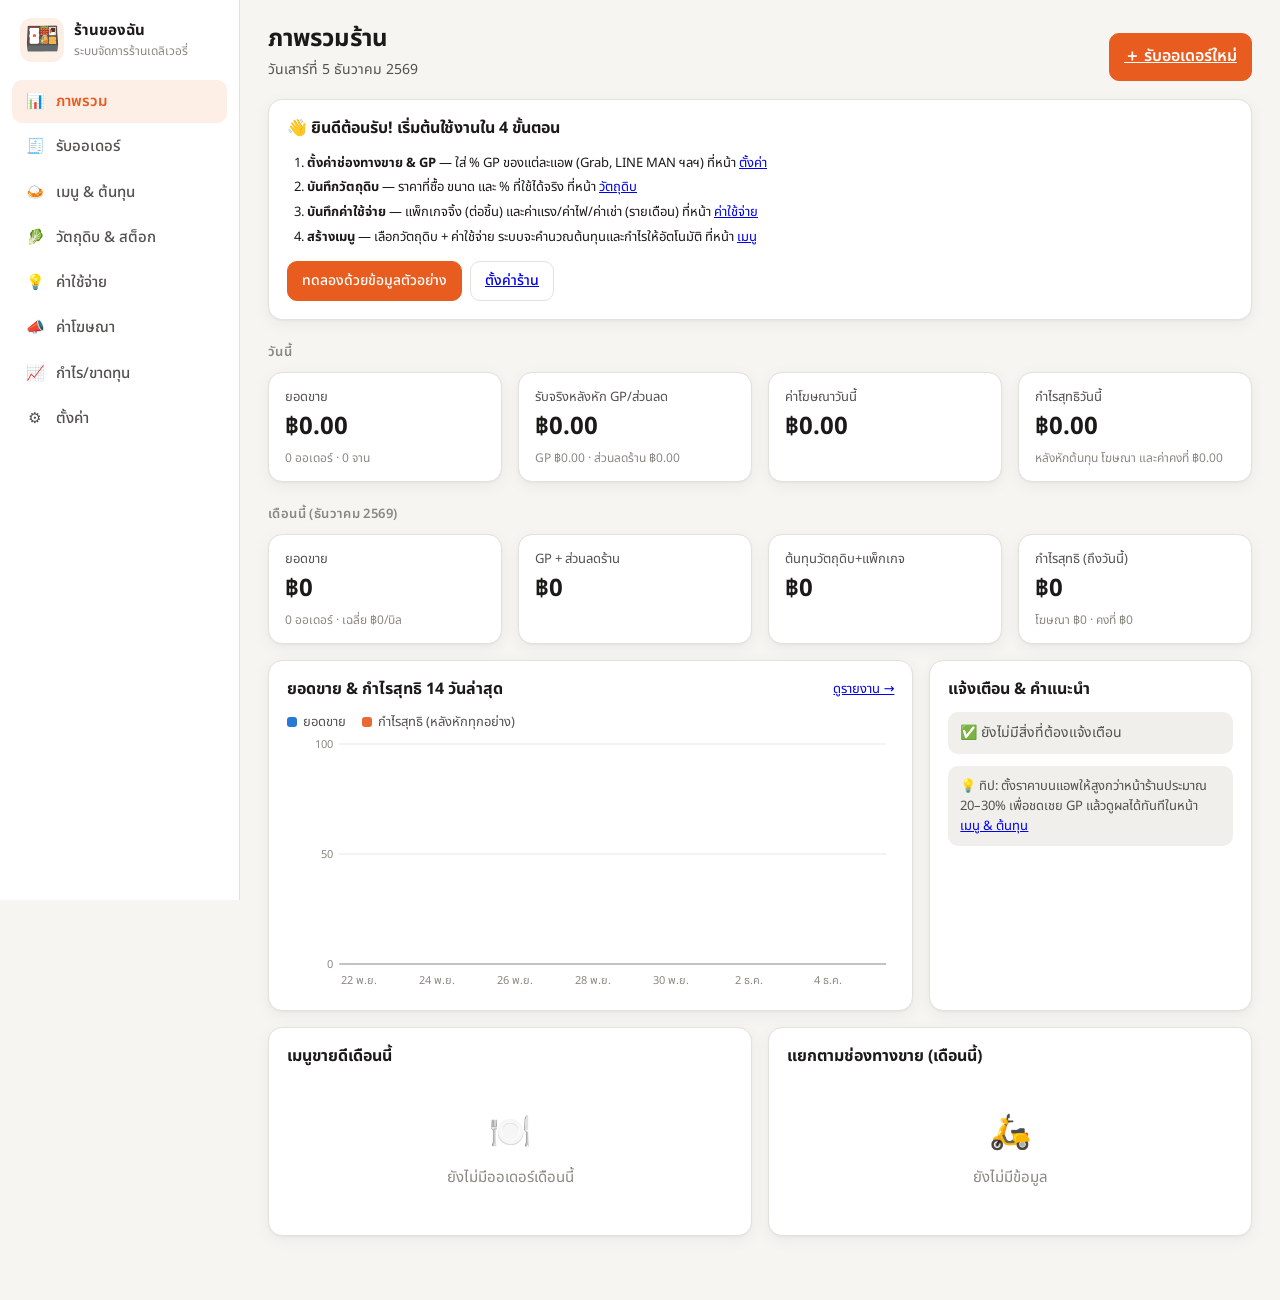
==== index.html @ d64fc630 "Add Thai delivery restaurant management system Single-page web app (no build step, localStorage) wit" ====
<!doctype html>
<html lang="th">
<head>
  <meta charset="utf-8">
  <meta name="viewport" content="width=device-width, initial-scale=1">
  <title>ระบบจัดการร้านเดลิเวอรี่</title>
  <meta name="description" content="ระบบจัดการต้นทุน ราคาเมนู ออเดอร์ และกำไร/ขาดทุน สำหรับร้านอาหารเดลิเวอรี่">
  <link rel="preconnect" href="https://fonts.googleapis.com">
  <link rel="preconnect" href="https://fonts.gstatic.com" crossorigin>
  <link href="https://fonts.googleapis.com/css2?family=Noto+Sans+Thai:wght@400;500;600;700&display=swap" rel="stylesheet">
  <link rel="stylesheet" href="css/style.css">
</head>
<body>
  <div class="app">
    <aside class="sidebar">
      <div class="brand">
        <div class="brand-logo" aria-hidden="true">🍱</div>
        <div>
          <div class="brand-name" id="shopName">ร้านของฉัน</div>
          <div class="brand-sub">ระบบจัดการร้านเดลิเวอรี่</div>
        </div>
      </div>
      <nav class="nav" id="nav">
        <a href="#dashboard" data-page="dashboard"><span>📊</span>ภาพรวม</a>
        <a href="#orders" data-page="orders"><span>🧾</span>รับออเดอร์</a>
        <a href="#menus" data-page="menus"><span>🍛</span>เมนู &amp; ต้นทุน</a>
        <a href="#ingredients" data-page="ingredients"><span>🥬</span>วัตถุดิบ &amp; สต็อก</a>
        <a href="#expenses" data-page="expenses"><span>💡</span>ค่าใช้จ่าย</a>
        <a href="#ads" data-page="ads"><span>📣</span>ค่าโฆษณา</a>
        <a href="#reports" data-page="reports"><span>📈</span>กำไร/ขาดทุน</a>
        <a href="#settings" data-page="settings"><span>⚙️</span>ตั้งค่า</a>
      </nav>
    </aside>
    <main class="main" id="main" tabindex="-1"></main>
  </div>

  <dialog id="modal" class="modal">
    <form method="dialog" class="modal-box" id="modalForm" novalidate>
      <header class="modal-head">
        <h2 id="modalTitle"></h2>
        <button type="button" class="icon-btn" data-close aria-label="ปิด">✕</button>
      </header>
      <div class="modal-body" id="modalBody"></div>
      <footer class="modal-foot">
        <button type="button" class="btn" data-close>ยกเลิก</button>
        <button type="submit" class="btn primary" id="modalSave">บันทึก</button>
      </footer>
    </form>
  </dialog>

  <div class="toasts" id="toasts" aria-live="polite"></div>
  <div class="tooltip" id="tooltip" role="tooltip" hidden></div>

  <script src="js/core.js"></script>
  <script src="js/demo.js"></script>
  <script src="js/app.js"></script>
</body>
</html>
---- css/style.css ----
:root {
  color-scheme: light;
  --bg: #f6f5f2;
  --surface: #ffffff;
  --surface-2: #f0efec;
  --border: #e3e1dc;
  --text: #1b1a18;
  --text-2: #52514e;
  --muted: #8a8882;
  --primary: #e85d1f;
  --primary-ink: #ffffff;
  --primary-soft: #fdeee6;
  --good: #11804f;
  --good-soft: #e3f4ec;
  --bad: #c7362f;
  --bad-soft: #fbe7e6;
  --warn: #a86500;
  --warn-soft: #fff3dc;
  --series-1: #2a78d6;
  --series-2: #eb6834;
  --grid: #e9e7e2;
  --shadow: 0 1px 2px rgba(0,0,0,.04), 0 4px 16px rgba(0,0,0,.05);
  --radius: 14px;
  --font: 'Noto Sans Thai', 'Sarabun', 'Leelawadee UI', 'Tahoma', system-ui, sans-serif;
}
@media (prefers-color-scheme: dark) {
  :root:not([data-theme="light"]) {
    color-scheme: dark;
    --bg: #121211;
    --surface: #1a1a19;
    --surface-2: #242422;
    --border: #33322f;
    --text: #f4f3ef;
    --text-2: #c3c2b7;
    --muted: #8f8d86;
    --primary: #f07338;
    --primary-ink: #1a0e07;
    --primary-soft: #3a2216;
    --good: #43c08a;
    --good-soft: #13291f;
    --bad: #f07a73;
    --bad-soft: #351816;
    --warn: #f0b44c;
    --warn-soft: #33270f;
    --series-1: #3987e5;
    --series-2: #d95926;
    --grid: #2c2b29;
    --shadow: 0 1px 2px rgba(0,0,0,.3);
  }
}
:root[data-theme="dark"] {
  color-scheme: dark;
  --bg: #121211; --surface: #1a1a19; --surface-2: #242422; --border: #33322f;
  --text: #f4f3ef; --text-2: #c3c2b7; --muted: #8f8d86;
  --primary: #f07338; --primary-ink: #1a0e07; --primary-soft: #3a2216;
  --good: #43c08a; --good-soft: #13291f; --bad: #f07a73; --bad-soft: #351816;
  --warn: #f0b44c; --warn-soft: #33270f;
  --series-1: #3987e5; --series-2: #d95926; --grid: #2c2b29; --shadow: 0 1px 2px rgba(0,0,0,.3);
}

* { box-sizing: border-box; }
html, body { margin: 0; }
body {
  font-family: var(--font);
  background: var(--bg);
  color: var(--text);
  font-size: 15px;
  line-height: 1.55;
  -webkit-font-smoothing: antialiased;
}
button, input, select, textarea { font: inherit; color: inherit; }
h1, h2, h3, h4 { margin: 0; line-height: 1.3; }
.num { font-variant-numeric: tabular-nums; text-align: right; white-space: nowrap; }

/* ---------- Layout ---------- */
.app { display: flex; min-height: 100vh; }
.sidebar {
  width: 240px; flex-shrink: 0; background: var(--surface); border-right: 1px solid var(--border);
  position: sticky; top: 0; height: 100vh; padding: 18px 12px; display: flex; flex-direction: column; gap: 18px;
}
.brand { display: flex; gap: 10px; align-items: center; padding: 0 8px; }
.brand-logo { font-size: 28px; width: 44px; height: 44px; display: grid; place-items: center; background: var(--primary-soft); border-radius: 12px; }
.brand-name { font-weight: 700; font-size: 15px; }
.brand-sub { font-size: 12px; color: var(--muted); }
.nav { display: flex; flex-direction: column; gap: 2px; }
.nav a {
  display: flex; gap: 10px; align-items: center; padding: 10px 12px; border-radius: 10px;
  color: var(--text-2); text-decoration: none; font-weight: 500; white-space: nowrap;
}
.nav a span { width: 22px; text-align: center; }
.nav a:hover { background: var(--surface-2); color: var(--text); }
.nav a.active { background: var(--primary-soft); color: var(--primary); font-weight: 600; }
.main { flex: 1; min-width: 0; padding: 24px 28px 64px; outline: none; }

@media (max-width: 860px) {
  .app { flex-direction: column; }
  .sidebar { width: 100%; height: auto; position: sticky; top: 0; z-index: 20; padding: 10px 0 0; gap: 8px; border-right: 0; border-bottom: 1px solid var(--border); }
  .brand { padding: 0 16px; }
  .brand-logo { width: 34px; height: 34px; font-size: 20px; }
  .nav { flex-direction: row; overflow-x: auto; padding: 0 10px 8px; scrollbar-width: none; }
  .nav::-webkit-scrollbar { display: none; }
  .nav a { padding: 8px 12px; font-size: 14px; }
  .main { padding: 16px 16px 64px; }
}

/* ---------- Page header ---------- */
.page-head { display: flex; justify-content: space-between; align-items: flex-end; gap: 12px; flex-wrap: wrap; margin-bottom: 18px; }
.page-head h1 { font-size: 24px; }
.page-head p { margin: 4px 0 0; color: var(--text-2); font-size: 14px; }
.actions { display: flex; gap: 8px; flex-wrap: wrap; align-items: center; }

/* ---------- Cards & grids ---------- */
.card { background: var(--surface); border: 1px solid var(--border); border-radius: var(--radius); padding: 18px; box-shadow: var(--shadow); min-width: 0; }
.card h3 { font-size: 16px; margin-bottom: 12px; display: flex; justify-content: space-between; align-items: center; gap: 8px; }
.card h3 small { font-weight: 400; color: var(--muted); font-size: 13px; }
.grid { display: grid; gap: 16px; }
.grid + .grid, .card + .grid, .grid + .card, .card + .card { margin-top: 16px; }
.grid > .card { margin-top: 0; }
.g2 { grid-template-columns: repeat(2, minmax(0, 1fr)); }
.g3 { grid-template-columns: repeat(3, minmax(0, 1fr)); }
.g4 { grid-template-columns: repeat(4, minmax(0, 1fr)); }
.g-21 { grid-template-columns: minmax(0, 2fr) minmax(0, 1fr); }
@media (max-width: 1100px) { .g4 { grid-template-columns: repeat(2, minmax(0, 1fr)); } .g-21 { grid-template-columns: 1fr; } }
@media (max-width: 760px) { .g2, .g3 { grid-template-columns: 1fr; } }
@media (max-width: 420px) { .g4 { grid-template-columns: 1fr 1fr; gap: 10px; } }

.section-title { font-size: 13px; font-weight: 600; color: var(--muted); text-transform: uppercase; letter-spacing: .03em; margin: 22px 0 10px; }

/* ---------- KPI tiles ---------- */
.kpi { padding: 14px 16px; }
.kpi .label { font-size: 13px; color: var(--text-2); }
.kpi .value { font-size: 24px; font-weight: 700; font-variant-numeric: tabular-nums; margin-top: 2px; }
.kpi .sub { font-size: 12px; color: var(--muted); margin-top: 2px; }
@media (max-width: 420px) { .kpi .value { font-size: 19px; } }
.pos { color: var(--good); }
.neg { color: var(--bad); }

/* ---------- Buttons ---------- */
.btn {
  display: inline-flex; align-items: center; justify-content: center; gap: 6px;
  padding: 8px 14px; border-radius: 10px; border: 1px solid var(--border); background: var(--surface);
  cursor: pointer; font-weight: 500; font-size: 14px; white-space: nowrap; min-height: 38px;
}
.btn:hover { background: var(--surface-2); }
.btn.primary { background: var(--primary); border-color: var(--primary); color: var(--primary-ink); }
.btn.primary:hover { filter: brightness(1.05); }
.btn.danger { color: var(--bad); }
.btn.danger:hover { background: var(--bad-soft); }
.btn.sm { padding: 4px 10px; min-height: 30px; font-size: 13px; border-radius: 8px; }
.btn.block { width: 100%; }
.btn.lg { min-height: 48px; font-size: 16px; font-weight: 600; }
.btn:disabled { opacity: .5; cursor: not-allowed; }
.icon-btn { border: 0; background: transparent; cursor: pointer; width: 34px; height: 34px; border-radius: 8px; font-size: 16px; color: var(--text-2); }
.icon-btn:hover { background: var(--surface-2); color: var(--text); }
:focus-visible { outline: 2px solid var(--primary); outline-offset: 2px; }

/* ---------- Forms ---------- */
.field { display: flex; flex-direction: column; gap: 4px; min-width: 0; }
.field > span, .field > label { font-size: 13px; color: var(--text-2); font-weight: 500; }
.field small { color: var(--muted); font-size: 12px; }
.input, select.input, textarea.input {
  width: 100%; padding: 8px 10px; border: 1px solid var(--border); border-radius: 9px; background: var(--surface);
  min-height: 38px;
}
.input:focus { outline: 2px solid var(--primary); outline-offset: -1px; border-color: transparent; }
.input.num { text-align: right; }
.form-grid { display: grid; grid-template-columns: repeat(2, minmax(0, 1fr)); gap: 12px; }
.form-grid .full { grid-column: 1 / -1; }
@media (max-width: 560px) { .form-grid { grid-template-columns: 1fr; } }
.check { display: flex; align-items: center; gap: 8px; cursor: pointer; font-size: 14px; }
.check input { width: 18px; height: 18px; accent-color: var(--primary); }
.inline { display: flex; gap: 8px; align-items: center; flex-wrap: wrap; }
.filters { display: flex; gap: 8px; flex-wrap: wrap; align-items: flex-end; margin-bottom: 16px; }
.filters .field { min-width: 140px; }

/* segmented / chips */
.seg { display: inline-flex; background: var(--surface-2); padding: 3px; border-radius: 10px; gap: 2px; flex-wrap: wrap; }
.seg button { border: 0; background: transparent; padding: 6px 12px; border-radius: 8px; cursor: pointer; font-size: 14px; color: var(--text-2); }
.seg button.on { background: var(--surface); color: var(--text); font-weight: 600; box-shadow: var(--shadow); }
.chips { display: flex; gap: 6px; flex-wrap: wrap; }
.chip { border: 1px solid var(--border); background: var(--surface); padding: 7px 14px; border-radius: 999px; cursor: pointer; font-size: 14px; }
.chip.on { background: var(--primary); border-color: var(--primary); color: var(--primary-ink); font-weight: 600; }
.chip small { opacity: .8; font-size: 12px; }

/* ---------- Tables ---------- */
.table-wrap { overflow-x: auto; margin: 0 -4px; }
table { width: 100%; border-collapse: collapse; font-size: 14px; }
th, td { padding: 9px 8px; border-bottom: 1px solid var(--border); text-align: left; vertical-align: middle; }
th { font-size: 12px; font-weight: 600; color: var(--muted); white-space: nowrap; }
tbody tr:hover { background: var(--surface-2); }
tfoot td { font-weight: 700; border-top: 2px solid var(--border); border-bottom: 0; }
td.actions-cell { white-space: nowrap; text-align: right; }
.empty { text-align: center; color: var(--muted); padding: 28px 12px; }
.empty .big { font-size: 34px; display: block; margin-bottom: 6px; }

/* ---------- Badges ---------- */
.badge { display: inline-block; font-size: 12px; padding: 1px 8px; border-radius: 999px; background: var(--surface-2); color: var(--text-2); white-space: nowrap; font-weight: 500; }
.badge.good { background: var(--good-soft); color: var(--good); }
.badge.bad { background: var(--bad-soft); color: var(--bad); }
.badge.warn { background: var(--warn-soft); color: var(--warn); }
.badge.primary { background: var(--primary-soft); color: var(--primary); }

.alert { display: flex; gap: 10px; padding: 10px 12px; border-radius: 10px; font-size: 14px; align-items: flex-start; }
.alert + .alert { margin-top: 8px; }
.alert.warn { background: var(--warn-soft); color: var(--warn); }
.alert.bad { background: var(--bad-soft); color: var(--bad); }
.alert.good { background: var(--good-soft); color: var(--good); }
.alert.info { background: var(--surface-2); color: var(--text-2); }
.alert b { color: inherit; }

.muted { color: var(--muted); }
.small { font-size: 13px; }
.mt { margin-top: 12px; }
.hint { font-size: 13px; color: var(--text-2); background: var(--surface-2); border-radius: 10px; padding: 10px 12px; }

/* ---------- P&L statement ---------- */
.pl { width: 100%; }
.pl .row { display: flex; justify-content: space-between; gap: 12px; padding: 7px 0; border-bottom: 1px dashed var(--border); }
.pl .row.sub { padding-left: 16px; color: var(--text-2); font-size: 14px; }
.pl .row.total { font-weight: 700; border-bottom: 1px solid var(--border); }
.pl .row.grand { font-weight: 700; font-size: 18px; border-bottom: 0; border-top: 2px solid var(--text); margin-top: 4px; padding-top: 10px; }
.pl .row span:last-child { font-variant-numeric: tabular-nums; white-space: nowrap; }

/* ---------- Bar meter ---------- */
.meter { height: 8px; background: var(--surface-2); border-radius: 4px; overflow: hidden; min-width: 60px; }
.meter > i { display: block; height: 100%; background: var(--series-1); border-radius: 4px; }

/* ---------- Chart ---------- */
.chart { width: 100%; height: 260px; display: block; }
.chart .grid-line { stroke: var(--grid); stroke-width: 1; }
.chart .zero-line { stroke: var(--muted); stroke-width: 1; }
.chart text { fill: var(--muted); font-size: 11px; font-family: var(--font); }
.chart .s1 { fill: var(--series-1); }
.chart .s2 { fill: var(--series-2); }
.chart .hit { fill: transparent; cursor: default; }
.chart .hit:hover { fill: var(--text); opacity: .05; }
.legend { display: flex; gap: 16px; font-size: 13px; color: var(--text-2); flex-wrap: wrap; }
.legend i { display: inline-block; width: 10px; height: 10px; border-radius: 3px; margin-right: 6px; vertical-align: -1px; }
.tooltip {
  position: fixed; z-index: 100; pointer-events: none; background: var(--surface); border: 1px solid var(--border);
  box-shadow: 0 6px 24px rgba(0,0,0,.15); border-radius: 10px; padding: 8px 10px; font-size: 13px; min-width: 160px;
}
.tooltip .t-title { color: var(--muted); font-size: 12px; margin-bottom: 4px; }
.tooltip .t-row { display: flex; justify-content: space-between; gap: 14px; align-items: center; }
.tooltip .t-row b { font-variant-numeric: tabular-nums; }
.tooltip .t-key { display: inline-block; width: 12px; height: 2px; margin-right: 6px; vertical-align: middle; }

/* ---------- POS ---------- */
.pos-layout { display: grid; grid-template-columns: minmax(0, 1fr) 380px; gap: 16px; align-items: start; }
@media (max-width: 1100px) { .pos-layout { grid-template-columns: 1fr; } }
.menu-grid { display: grid; grid-template-columns: repeat(auto-fill, minmax(150px, 1fr)); gap: 10px; }
.menu-tile {
  text-align: left; border: 1px solid var(--border); background: var(--surface); border-radius: 12px; padding: 12px;
  cursor: pointer; display: flex; flex-direction: column; gap: 4px; min-height: 86px; position: relative;
}
.menu-tile:hover { border-color: var(--primary); }
.menu-tile:active { transform: scale(.98); }
.menu-tile .mt-name { font-weight: 600; font-size: 14px; line-height: 1.35; }
.menu-tile .mt-price { color: var(--primary); font-weight: 700; margin-top: auto; }
.menu-tile .mt-qty { position: absolute; top: -6px; right: -6px; background: var(--primary); color: var(--primary-ink); border-radius: 999px; min-width: 24px; height: 24px; display: grid; place-items: center; font-size: 13px; font-weight: 700; padding: 0 6px; }
.cart { position: sticky; top: 16px; }
@media (max-width: 860px) { .cart { position: static; } }
.pos-mobile-bar { display: none; }
@media (max-width: 1100px) {
  .pos-mobile-bar {
    display: flex; justify-content: space-between; align-items: center; gap: 10px; position: fixed; left: 12px; right: 12px; bottom: 12px; z-index: 30;
    border: 0; border-radius: 14px; padding: 12px 16px; background: var(--primary); color: var(--primary-ink); font-size: 15px; cursor: pointer;
    box-shadow: 0 8px 24px rgba(0,0,0,.25);
  }
}
.cart-line { display: grid; grid-template-columns: minmax(0, 1fr) auto; gap: 6px 10px; padding: 10px 0; border-bottom: 1px solid var(--border); }
.cart-line .cl-name { font-weight: 600; font-size: 14px; }
.cart-line .cl-controls { display: flex; align-items: center; gap: 6px; grid-column: 1 / -1; justify-content: space-between; }
.qty { display: inline-flex; align-items: center; border: 1px solid var(--border); border-radius: 9px; overflow: hidden; }
.qty button { border: 0; background: var(--surface-2); width: 32px; height: 32px; cursor: pointer; font-size: 16px; }
.qty input { width: 44px; border: 0; text-align: center; height: 32px; background: var(--surface); }
.price-input { width: 86px; }
.sum-row { display: flex; justify-content: space-between; padding: 4px 0; font-size: 14px; }
.sum-row.big { font-size: 18px; font-weight: 700; padding-top: 8px; border-top: 1px solid var(--border); margin-top: 6px; }
.sum-row span:last-child { font-variant-numeric: tabular-nums; }

/* ---------- Menu cards ---------- */
.menu-card { display: flex; flex-direction: column; gap: 10px; }
.menu-card .mc-head { display: flex; justify-content: space-between; gap: 8px; align-items: flex-start; }
.menu-card .mc-name { font-size: 16px; font-weight: 700; }
.mini-table { font-size: 13px; }
.mini-table th, .mini-table td { padding: 5px 6px; }
.cost-bar { display: flex; height: 10px; border-radius: 5px; overflow: hidden; background: var(--surface-2); gap: 2px; }
.cost-bar i { display: block; height: 100%; }
.row-editor { display: grid; grid-template-columns: minmax(0, 1fr) 110px 90px 34px; gap: 8px; align-items: center; margin-bottom: 8px; }
.row-editor .rc { font-size: 13px; text-align: right; color: var(--text-2); font-variant-numeric: tabular-nums; }
@media (max-width: 560px) { .row-editor { grid-template-columns: minmax(0, 1fr) 90px 34px; } .row-editor .rc { display: none; } }

/* ---------- Modal ---------- */
.modal { border: 0; padding: 0; background: transparent; max-width: min(720px, calc(100vw - 24px)); width: 100%; max-height: calc(100vh - 24px); }
.modal.wide { max-width: min(980px, calc(100vw - 24px)); }
.modal::backdrop { background: rgba(10, 10, 10, .45); }
.modal-box { background: var(--surface); color: var(--text); border-radius: 16px; display: flex; flex-direction: column; max-height: calc(100vh - 24px); }
.modal-head { display: flex; justify-content: space-between; align-items: center; padding: 16px 18px; border-bottom: 1px solid var(--border); }
.modal-head h2 { font-size: 18px; }
.modal-body { padding: 18px; overflow-y: auto; }
.modal-foot { display: flex; justify-content: flex-end; gap: 8px; padding: 12px 18px; border-top: 1px solid var(--border); }

/* ---------- Toast ---------- */
.toasts { position: fixed; bottom: 20px; left: 50%; transform: translateX(-50%); display: flex; flex-direction: column; gap: 8px; z-index: 200; width: max-content; max-width: calc(100vw - 32px); }
.toast { background: var(--text); color: var(--bg); padding: 10px 16px; border-radius: 10px; font-size: 14px; box-shadow: 0 6px 24px rgba(0,0,0,.2); animation: tin .2s ease-out; }
.toast.error { background: var(--bad); color: #fff; }
@keyframes tin { from { opacity: 0; transform: translateY(8px); } }

@media print {
  .sidebar, .actions, .filters, .btn { display: none !important; }
  .main { padding: 0; }
  .card { box-shadow: none; break-inside: avoid; }
}
@media (max-width: 1100px) { .toasts { bottom: 84px; } }
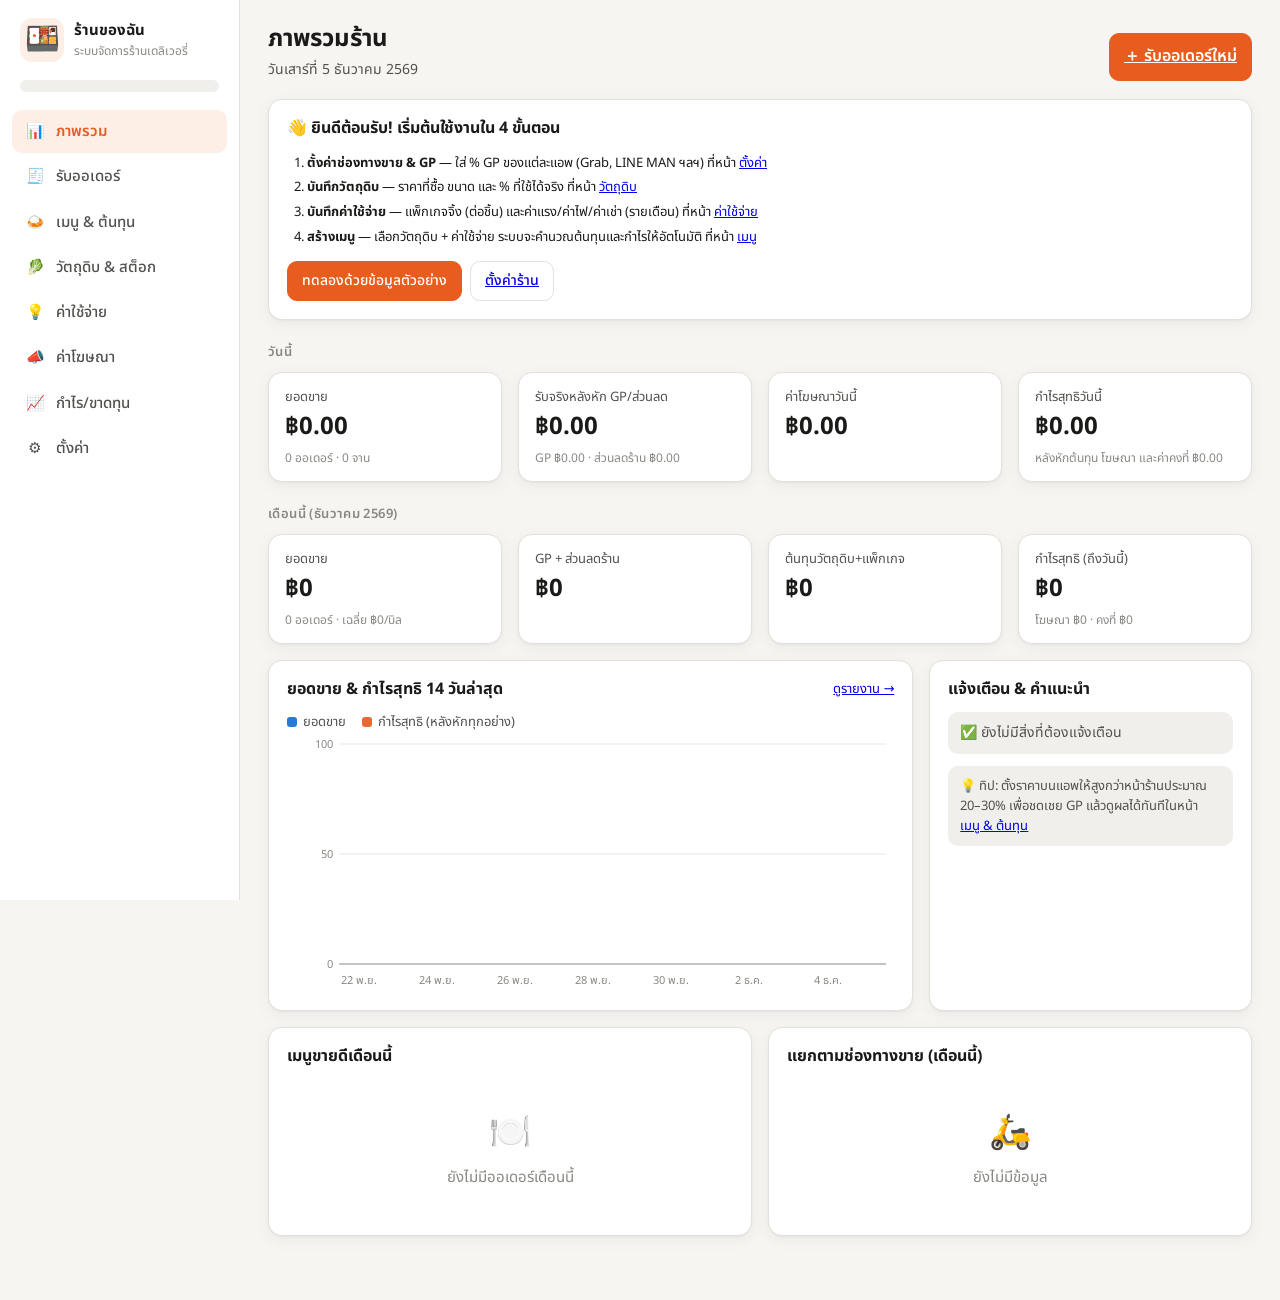
==== commit dc5a6eaf: "Add multi-device sync via Firebase Optional online mode: paste a firebaseConfig in Settings, sign in" ====
--- a/index.html
+++ b/index.html
@@ -1,4 +1,5 @@
 <!doctype html>
+<!-- ไฟล์นี้สร้างอัตโนมัติจาก src/ ด้วย build.py — แก้ไขที่ src/ แล้วรัน python3 build.py -->
 <html lang="th">
 <head>
   <meta charset="utf-8">
@@ -8,7 +9,338 @@
   <link rel="preconnect" href="https://fonts.googleapis.com">
   <link rel="preconnect" href="https://fonts.gstatic.com" crossorigin>
   <link href="https://fonts.googleapis.com/css2?family=Noto+Sans+Thai:wght@400;500;600;700&display=swap" rel="stylesheet">
-  <link rel="stylesheet" href="css/style.css">
+  <style>
+:root {
+  color-scheme: light;
+  --bg: #f6f5f2;
+  --surface: #ffffff;
+  --surface-2: #f0efec;
+  --border: #e3e1dc;
+  --text: #1b1a18;
+  --text-2: #52514e;
+  --muted: #8a8882;
+  --primary: #e85d1f;
+  --primary-ink: #ffffff;
+  --primary-soft: #fdeee6;
+  --good: #11804f;
+  --good-soft: #e3f4ec;
+  --bad: #c7362f;
+  --bad-soft: #fbe7e6;
+  --warn: #a86500;
+  --warn-soft: #fff3dc;
+  --series-1: #2a78d6;
+  --series-2: #eb6834;
+  --grid: #e9e7e2;
+  --shadow: 0 1px 2px rgba(0,0,0,.04), 0 4px 16px rgba(0,0,0,.05);
+  --radius: 14px;
+  --font: 'Noto Sans Thai', 'Sarabun', 'Leelawadee UI', 'Tahoma', system-ui, sans-serif;
+}
+@media (prefers-color-scheme: dark) {
+  :root:not([data-theme="light"]) {
+    color-scheme: dark;
+    --bg: #121211;
+    --surface: #1a1a19;
+    --surface-2: #242422;
+    --border: #33322f;
+    --text: #f4f3ef;
+    --text-2: #c3c2b7;
+    --muted: #8f8d86;
+    --primary: #f07338;
+    --primary-ink: #1a0e07;
+    --primary-soft: #3a2216;
+    --good: #43c08a;
+    --good-soft: #13291f;
+    --bad: #f07a73;
+    --bad-soft: #351816;
+    --warn: #f0b44c;
+    --warn-soft: #33270f;
+    --series-1: #3987e5;
+    --series-2: #d95926;
+    --grid: #2c2b29;
+    --shadow: 0 1px 2px rgba(0,0,0,.3);
+  }
+}
+:root[data-theme="dark"] {
+  color-scheme: dark;
+  --bg: #121211; --surface: #1a1a19; --surface-2: #242422; --border: #33322f;
+  --text: #f4f3ef; --text-2: #c3c2b7; --muted: #8f8d86;
+  --primary: #f07338; --primary-ink: #1a0e07; --primary-soft: #3a2216;
+  --good: #43c08a; --good-soft: #13291f; --bad: #f07a73; --bad-soft: #351816;
+  --warn: #f0b44c; --warn-soft: #33270f;
+  --series-1: #3987e5; --series-2: #d95926; --grid: #2c2b29; --shadow: 0 1px 2px rgba(0,0,0,.3);
+}
+
+* { box-sizing: border-box; }
+html, body { margin: 0; }
+body {
+  font-family: var(--font);
+  background: var(--bg);
+  color: var(--text);
+  font-size: 15px;
+  line-height: 1.55;
+  -webkit-font-smoothing: antialiased;
+}
+button, input, select, textarea { font: inherit; color: inherit; }
+h1, h2, h3, h4 { margin: 0; line-height: 1.3; }
+.num { font-variant-numeric: tabular-nums; text-align: right; white-space: nowrap; }
+
+/* ---------- Layout ---------- */
+.app { display: flex; min-height: 100vh; }
+.sidebar {
+  width: 240px; flex-shrink: 0; background: var(--surface); border-right: 1px solid var(--border);
+  position: sticky; top: 0; height: 100vh; padding: 18px 12px; display: flex; flex-direction: column; gap: 18px;
+}
+.brand { display: flex; gap: 10px; align-items: center; padding: 0 8px; }
+.brand-logo { font-size: 28px; width: 44px; height: 44px; display: grid; place-items: center; background: var(--primary-soft); border-radius: 12px; }
+.brand-name { font-weight: 700; font-size: 15px; }
+.brand-sub { font-size: 12px; color: var(--muted); }
+.nav { display: flex; flex-direction: column; gap: 2px; }
+.nav a {
+  display: flex; gap: 10px; align-items: center; padding: 10px 12px; border-radius: 10px;
+  color: var(--text-2); text-decoration: none; font-weight: 500; white-space: nowrap;
+}
+.nav a span { width: 22px; text-align: center; }
+.nav a:hover { background: var(--surface-2); color: var(--text); }
+.nav a.active { background: var(--primary-soft); color: var(--primary); font-weight: 600; }
+.main { flex: 1; min-width: 0; padding: 24px 28px 64px; outline: none; }
+
+@media (max-width: 860px) {
+  .app { flex-direction: column; }
+  .sidebar { width: 100%; height: auto; position: sticky; top: 0; z-index: 20; padding: 10px 0 0; gap: 8px; border-right: 0; border-bottom: 1px solid var(--border); }
+  .brand { padding: 0 16px; }
+  .brand-logo { width: 34px; height: 34px; font-size: 20px; }
+  .nav { flex-direction: row; overflow-x: auto; padding: 0 10px 8px; scrollbar-width: none; }
+  .nav::-webkit-scrollbar { display: none; }
+  .nav a { padding: 8px 12px; font-size: 14px; }
+  .main { padding: 16px 16px 64px; }
+}
+
+/* ---------- Sync status ---------- */
+.sync-status { margin: 0 8px; padding: 6px 10px; border-radius: 9px; font-size: 12px; background: var(--surface-2); color: var(--text-2); display: flex; gap: 6px; align-items: center; min-width: 0; }
+.sync-status span { overflow: hidden; text-overflow: ellipsis; white-space: nowrap; }
+.sync-status .dot { width: 8px; height: 8px; border-radius: 50%; flex-shrink: 0; background: var(--good); }
+.sync-status.offline .dot { background: var(--warn); }
+@media (max-width: 860px) { .sync-status { margin: 0 16px; } }
+.gate { max-width: 520px; margin: 6vh auto 0; }
+.gate .card { display: flex; flex-direction: column; gap: 12px; }
+.gate h2 { font-size: 20px; }
+pre.code { background: var(--surface-2); border-radius: 10px; padding: 12px; font-size: 12px; overflow-x: auto; max-height: 260px; margin: 0; white-space: pre; }
+.spinner { width: 28px; height: 28px; border: 3px solid var(--surface-2); border-top-color: var(--primary); border-radius: 50%; animation: spin .8s linear infinite; margin: 0 auto; }
+@keyframes spin { to { transform: rotate(360deg); } }
+@media (prefers-reduced-motion: reduce) { .spinner { animation-duration: 3s; } }
+
+/* ---------- Page header ---------- */
+.page-head { display: flex; justify-content: space-between; align-items: flex-end; gap: 12px; flex-wrap: wrap; margin-bottom: 18px; }
+.page-head h1 { font-size: 24px; }
+.page-head p { margin: 4px 0 0; color: var(--text-2); font-size: 14px; }
+.actions { display: flex; gap: 8px; flex-wrap: wrap; align-items: center; }
+
+/* ---------- Cards & grids ---------- */
+.card { background: var(--surface); border: 1px solid var(--border); border-radius: var(--radius); padding: 18px; box-shadow: var(--shadow); min-width: 0; }
+.card h3 { font-size: 16px; margin-bottom: 12px; display: flex; justify-content: space-between; align-items: center; gap: 8px; }
+.card h3 small { font-weight: 400; color: var(--muted); font-size: 13px; }
+.grid { display: grid; gap: 16px; }
+.grid + .grid, .card + .grid, .grid + .card, .card + .card { margin-top: 16px; }
+.grid > .card { margin-top: 0; }
+.g2 { grid-template-columns: repeat(2, minmax(0, 1fr)); }
+.g3 { grid-template-columns: repeat(3, minmax(0, 1fr)); }
+.g4 { grid-template-columns: repeat(4, minmax(0, 1fr)); }
+.g-21 { grid-template-columns: minmax(0, 2fr) minmax(0, 1fr); }
+@media (max-width: 1100px) { .g4 { grid-template-columns: repeat(2, minmax(0, 1fr)); } .g-21 { grid-template-columns: 1fr; } }
+@media (max-width: 760px) { .g2, .g3 { grid-template-columns: 1fr; } }
+@media (max-width: 420px) { .g4 { grid-template-columns: 1fr 1fr; gap: 10px; } }
+
+.section-title { font-size: 13px; font-weight: 600; color: var(--muted); text-transform: uppercase; letter-spacing: .03em; margin: 22px 0 10px; }
+
+/* ---------- KPI tiles ---------- */
+.kpi { padding: 14px 16px; }
+.kpi .label { font-size: 13px; color: var(--text-2); }
+.kpi .value { font-size: 24px; font-weight: 700; font-variant-numeric: tabular-nums; margin-top: 2px; }
+.kpi .sub { font-size: 12px; color: var(--muted); margin-top: 2px; }
+@media (max-width: 420px) { .kpi .value { font-size: 19px; } }
+.pos { color: var(--good); }
+.neg { color: var(--bad); }
+
+/* ---------- Buttons ---------- */
+.btn {
+  display: inline-flex; align-items: center; justify-content: center; gap: 6px;
+  padding: 8px 14px; border-radius: 10px; border: 1px solid var(--border); background: var(--surface);
+  cursor: pointer; font-weight: 500; font-size: 14px; white-space: nowrap; min-height: 38px;
+}
+.btn:hover { background: var(--surface-2); }
+.btn.primary { background: var(--primary); border-color: var(--primary); color: var(--primary-ink); }
+.btn.primary:hover { filter: brightness(1.05); }
+.btn.danger { color: var(--bad); }
+.btn.danger:hover { background: var(--bad-soft); }
+.btn.sm { padding: 4px 10px; min-height: 30px; font-size: 13px; border-radius: 8px; }
+.btn.block { width: 100%; }
+.btn.lg { min-height: 48px; font-size: 16px; font-weight: 600; }
+.btn:disabled { opacity: .5; cursor: not-allowed; }
+.icon-btn { border: 0; background: transparent; cursor: pointer; width: 34px; height: 34px; border-radius: 8px; font-size: 16px; color: var(--text-2); }
+.icon-btn:hover { background: var(--surface-2); color: var(--text); }
+:focus-visible { outline: 2px solid var(--primary); outline-offset: 2px; }
+
+/* ---------- Forms ---------- */
+.field { display: flex; flex-direction: column; gap: 4px; min-width: 0; }
+.field > span, .field > label { font-size: 13px; color: var(--text-2); font-weight: 500; }
+.field small { color: var(--muted); font-size: 12px; }
+.input, select.input, textarea.input {
+  width: 100%; padding: 8px 10px; border: 1px solid var(--border); border-radius: 9px; background: var(--surface);
+  min-height: 38px;
+}
+.input:focus { outline: 2px solid var(--primary); outline-offset: -1px; border-color: transparent; }
+.input.num { text-align: right; }
+.form-grid { display: grid; grid-template-columns: repeat(2, minmax(0, 1fr)); gap: 12px; }
+.form-grid .full { grid-column: 1 / -1; }
+@media (max-width: 560px) { .form-grid { grid-template-columns: 1fr; } }
+.check { display: flex; align-items: center; gap: 8px; cursor: pointer; font-size: 14px; }
+.check input { width: 18px; height: 18px; accent-color: var(--primary); }
+.inline { display: flex; gap: 8px; align-items: center; flex-wrap: wrap; }
+.filters { display: flex; gap: 8px; flex-wrap: wrap; align-items: flex-end; margin-bottom: 16px; }
+.filters .field { min-width: 140px; }
+
+/* segmented / chips */
+.seg { display: inline-flex; background: var(--surface-2); padding: 3px; border-radius: 10px; gap: 2px; flex-wrap: wrap; }
+.seg button { border: 0; background: transparent; padding: 6px 12px; border-radius: 8px; cursor: pointer; font-size: 14px; color: var(--text-2); }
+.seg button.on { background: var(--surface); color: var(--text); font-weight: 600; box-shadow: var(--shadow); }
+.chips { display: flex; gap: 6px; flex-wrap: wrap; }
+.chip { border: 1px solid var(--border); background: var(--surface); padding: 7px 14px; border-radius: 999px; cursor: pointer; font-size: 14px; }
+.chip.on { background: var(--primary); border-color: var(--primary); color: var(--primary-ink); font-weight: 600; }
+.chip small { opacity: .8; font-size: 12px; }
+
+/* ---------- Tables ---------- */
+.table-wrap { overflow-x: auto; margin: 0 -4px; }
+table { width: 100%; border-collapse: collapse; font-size: 14px; }
+th, td { padding: 9px 8px; border-bottom: 1px solid var(--border); text-align: left; vertical-align: middle; }
+th { font-size: 12px; font-weight: 600; color: var(--muted); white-space: nowrap; }
+tbody tr:hover { background: var(--surface-2); }
+tfoot td { font-weight: 700; border-top: 2px solid var(--border); border-bottom: 0; }
+td.actions-cell { white-space: nowrap; text-align: right; }
+.empty { text-align: center; color: var(--muted); padding: 28px 12px; }
+.empty .big { font-size: 34px; display: block; margin-bottom: 6px; }
+
+/* ---------- Badges ---------- */
+.badge { display: inline-block; font-size: 12px; padding: 1px 8px; border-radius: 999px; background: var(--surface-2); color: var(--text-2); white-space: nowrap; font-weight: 500; }
+.badge.good { background: var(--good-soft); color: var(--good); }
+.badge.bad { background: var(--bad-soft); color: var(--bad); }
+.badge.warn { background: var(--warn-soft); color: var(--warn); }
+.badge.primary { background: var(--primary-soft); color: var(--primary); }
+
+.alert { display: flex; gap: 10px; padding: 10px 12px; border-radius: 10px; font-size: 14px; align-items: flex-start; }
+.alert + .alert { margin-top: 8px; }
+.alert.warn { background: var(--warn-soft); color: var(--warn); }
+.alert.bad { background: var(--bad-soft); color: var(--bad); }
+.alert.good { background: var(--good-soft); color: var(--good); }
+.alert.info { background: var(--surface-2); color: var(--text-2); }
+.alert b { color: inherit; }
+
+.muted { color: var(--muted); }
+.small { font-size: 13px; }
+.mt { margin-top: 12px; }
+.hint { font-size: 13px; color: var(--text-2); background: var(--surface-2); border-radius: 10px; padding: 10px 12px; }
+
+/* ---------- P&L statement ---------- */
+.pl { width: 100%; }
+.pl .row { display: flex; justify-content: space-between; gap: 12px; padding: 7px 0; border-bottom: 1px dashed var(--border); }
+.pl .row.sub { padding-left: 16px; color: var(--text-2); font-size: 14px; }
+.pl .row.total { font-weight: 700; border-bottom: 1px solid var(--border); }
+.pl .row.grand { font-weight: 700; font-size: 18px; border-bottom: 0; border-top: 2px solid var(--text); margin-top: 4px; padding-top: 10px; }
+.pl .row span:last-child { font-variant-numeric: tabular-nums; white-space: nowrap; }
+
+/* ---------- Bar meter ---------- */
+.meter { height: 8px; background: var(--surface-2); border-radius: 4px; overflow: hidden; min-width: 60px; }
+.meter > i { display: block; height: 100%; background: var(--series-1); border-radius: 4px; }
+
+/* ---------- Chart ---------- */
+.chart { width: 100%; height: 260px; display: block; }
+.chart .grid-line { stroke: var(--grid); stroke-width: 1; }
+.chart .zero-line { stroke: var(--muted); stroke-width: 1; }
+.chart text { fill: var(--muted); font-size: 11px; font-family: var(--font); }
+.chart .s1 { fill: var(--series-1); }
+.chart .s2 { fill: var(--series-2); }
+.chart .hit { fill: transparent; cursor: default; }
+.chart .hit:hover { fill: var(--text); opacity: .05; }
+.legend { display: flex; gap: 16px; font-size: 13px; color: var(--text-2); flex-wrap: wrap; }
+.legend i { display: inline-block; width: 10px; height: 10px; border-radius: 3px; margin-right: 6px; vertical-align: -1px; }
+.tooltip {
+  position: fixed; z-index: 100; pointer-events: none; background: var(--surface); border: 1px solid var(--border);
+  box-shadow: 0 6px 24px rgba(0,0,0,.15); border-radius: 10px; padding: 8px 10px; font-size: 13px; min-width: 160px;
+}
+.tooltip .t-title { color: var(--muted); font-size: 12px; margin-bottom: 4px; }
+.tooltip .t-row { display: flex; justify-content: space-between; gap: 14px; align-items: center; }
+.tooltip .t-row b { font-variant-numeric: tabular-nums; }
+.tooltip .t-key { display: inline-block; width: 12px; height: 2px; margin-right: 6px; vertical-align: middle; }
+
+/* ---------- POS ---------- */
+.pos-layout { display: grid; grid-template-columns: minmax(0, 1fr) 380px; gap: 16px; align-items: start; }
+@media (max-width: 1100px) { .pos-layout { grid-template-columns: 1fr; } }
+.menu-grid { display: grid; grid-template-columns: repeat(auto-fill, minmax(150px, 1fr)); gap: 10px; }
+.menu-tile {
+  text-align: left; border: 1px solid var(--border); background: var(--surface); border-radius: 12px; padding: 12px;
+  cursor: pointer; display: flex; flex-direction: column; gap: 4px; min-height: 86px; position: relative;
+}
+.menu-tile:hover { border-color: var(--primary); }
+.menu-tile:active { transform: scale(.98); }
+.menu-tile .mt-name { font-weight: 600; font-size: 14px; line-height: 1.35; }
+.menu-tile .mt-price { color: var(--primary); font-weight: 700; margin-top: auto; }
+.menu-tile .mt-qty { position: absolute; top: -6px; right: -6px; background: var(--primary); color: var(--primary-ink); border-radius: 999px; min-width: 24px; height: 24px; display: grid; place-items: center; font-size: 13px; font-weight: 700; padding: 0 6px; }
+.cart { position: sticky; top: 16px; }
+@media (max-width: 860px) { .cart { position: static; } }
+.pos-mobile-bar { display: none; }
+@media (max-width: 1100px) {
+  .pos-mobile-bar {
+    display: flex; justify-content: space-between; align-items: center; gap: 10px; position: fixed; left: 12px; right: 12px; bottom: 12px; z-index: 30;
+    border: 0; border-radius: 14px; padding: 12px 16px; background: var(--primary); color: var(--primary-ink); font-size: 15px; cursor: pointer;
+    box-shadow: 0 8px 24px rgba(0,0,0,.25);
+  }
+}
+.cart-line { display: grid; grid-template-columns: minmax(0, 1fr) auto; gap: 6px 10px; padding: 10px 0; border-bottom: 1px solid var(--border); }
+.cart-line .cl-name { font-weight: 600; font-size: 14px; }
+.cart-line .cl-controls { display: flex; align-items: center; gap: 6px; grid-column: 1 / -1; justify-content: space-between; }
+.qty { display: inline-flex; align-items: center; border: 1px solid var(--border); border-radius: 9px; overflow: hidden; }
+.qty button { border: 0; background: var(--surface-2); width: 32px; height: 32px; cursor: pointer; font-size: 16px; }
+.qty input { width: 44px; border: 0; text-align: center; height: 32px; background: var(--surface); }
+.price-input { width: 86px; }
+.sum-row { display: flex; justify-content: space-between; padding: 4px 0; font-size: 14px; }
+.sum-row.big { font-size: 18px; font-weight: 700; padding-top: 8px; border-top: 1px solid var(--border); margin-top: 6px; }
+.sum-row span:last-child { font-variant-numeric: tabular-nums; }
+
+/* ---------- Menu cards ---------- */
+.menu-card { display: flex; flex-direction: column; gap: 10px; }
+.menu-card .mc-head { display: flex; justify-content: space-between; gap: 8px; align-items: flex-start; }
+.menu-card .mc-name { font-size: 16px; font-weight: 700; }
+.mini-table { font-size: 13px; }
+.mini-table th, .mini-table td { padding: 5px 6px; }
+.cost-bar { display: flex; height: 10px; border-radius: 5px; overflow: hidden; background: var(--surface-2); gap: 2px; }
+.cost-bar i { display: block; height: 100%; }
+.row-editor { display: grid; grid-template-columns: minmax(0, 1fr) 110px 90px 34px; gap: 8px; align-items: center; margin-bottom: 8px; }
+.row-editor .rc { font-size: 13px; text-align: right; color: var(--text-2); font-variant-numeric: tabular-nums; }
+@media (max-width: 560px) { .row-editor { grid-template-columns: minmax(0, 1fr) 90px 34px; } .row-editor .rc { display: none; } }
+
+/* ---------- Modal ---------- */
+.modal { border: 0; padding: 0; background: transparent; max-width: min(720px, calc(100vw - 24px)); width: 100%; max-height: calc(100vh - 24px); }
+.modal.wide { max-width: min(980px, calc(100vw - 24px)); }
+.modal::backdrop { background: rgba(10, 10, 10, .45); }
+.modal-box { background: var(--surface); color: var(--text); border-radius: 16px; display: flex; flex-direction: column; max-height: calc(100vh - 24px); }
+.modal-head { display: flex; justify-content: space-between; align-items: center; padding: 16px 18px; border-bottom: 1px solid var(--border); }
+.modal-head h2 { font-size: 18px; }
+.modal-body { padding: 18px; overflow-y: auto; }
+.modal-foot { display: flex; justify-content: flex-end; gap: 8px; padding: 12px 18px; border-top: 1px solid var(--border); }
+
+/* ---------- Toast ---------- */
+.toasts { position: fixed; bottom: 20px; left: 50%; transform: translateX(-50%); display: flex; flex-direction: column; gap: 8px; z-index: 200; width: max-content; max-width: calc(100vw - 32px); }
+.toast { background: var(--text); color: var(--bg); padding: 10px 16px; border-radius: 10px; font-size: 14px; box-shadow: 0 6px 24px rgba(0,0,0,.2); animation: tin .2s ease-out; }
+.toast.error { background: var(--bad); color: #fff; }
+@keyframes tin { from { opacity: 0; transform: translateY(8px); } }
+
+@media print {
+  .sidebar, .actions, .filters, .btn { display: none !important; }
+  .main { padding: 0; }
+  .card { box-shadow: none; break-inside: avoid; }
+}
+@media (max-width: 1100px) { .toasts { bottom: 84px; } }
+
+</style>
 </head>
 <body>
   <div class="app">
@@ -20,6 +352,7 @@
           <div class="brand-sub">ระบบจัดการร้านเดลิเวอรี่</div>
         </div>
       </div>
+      <div class="sync-status" id="syncStatus" hidden></div>
       <nav class="nav" id="nav">
         <a href="#dashboard" data-page="dashboard"><span>📊</span>ภาพรวม</a>
         <a href="#orders" data-page="orders"><span>🧾</span>รับออเดอร์</a>
@@ -51,8 +384,2221 @@
   <div class="toasts" id="toasts" aria-live="polite"></div>
   <div class="tooltip" id="tooltip" role="tooltip" hidden></div>
 
-  <script src="js/core.js"></script>
-  <script src="js/demo.js"></script>
-  <script src="js/app.js"></script>
+  <script>
+'use strict';
+/* =========================================================
+ * core.js — ข้อมูล (Store) และสูตรคำนวณต้นทุน/กำไรทั้งหมด
+ * ข้อมูลเก็บใน localStorage ของเบราว์เซอร์ (ไม่ต้องมีเซิร์ฟเวอร์)
+ * ========================================================= */
+
+/* ---------- Utilities ---------- */
+const $ = (s, el = document) => el.querySelector(s);
+const $$ = (s, el = document) => [...el.querySelectorAll(s)];
+const esc = (s) => String(s ?? '').replace(/[&<>"']/g, (c) => ({ '&': '&amp;', '<': '&lt;', '>': '&gt;', '"': '&quot;', "'": '&#39;' }[c]));
+const num = (v) => { const n = parseFloat(v); return Number.isFinite(n) ? n : 0; };
+const round2 = (n) => Math.round((num(n) + Number.EPSILON) * 100) / 100;
+const fmt = (n, d = 2) => (Number(n) || 0).toLocaleString('th-TH', { minimumFractionDigits: d, maximumFractionDigits: d });
+const baht = (n) => (num(n) < -0.004 ? '-฿' : '฿') + fmt(Math.abs(num(n)));
+const baht0 = (n) => (num(n) < -0.5 ? '-฿' : '฿') + fmt(Math.abs(num(n)), 0);
+const pct = (n) => fmt(n, 1) + '%';
+const uid = () => Date.now().toString(36) + Math.random().toString(36).slice(2, 7);
+const byId = (arr, id) => arr.find((x) => x.id === id);
+
+const toISO = (d) => { const z = new Date(d.getTime() - d.getTimezoneOffset() * 60000); return z.toISOString().slice(0, 10); };
+const today = () => toISO(new Date());
+const nowTime = () => new Date().toTimeString().slice(0, 5);
+const addDays = (iso, n) => { const d = new Date(iso + 'T00:00:00'); d.setDate(d.getDate() + n); return toISO(d); };
+const monthStart = (iso) => iso.slice(0, 8) + '01';
+const monthEnd = (iso) => { const d = new Date(iso.slice(0, 8) + '01T00:00:00'); d.setMonth(d.getMonth() + 1); d.setDate(0); return toISO(d); };
+const daysBetween = (a, b) => Math.round((new Date(b + 'T00:00:00') - new Date(a + 'T00:00:00')) / 86400000) + 1;
+const thDate = (iso) => new Date(iso + 'T00:00:00').toLocaleDateString('th-TH', { day: 'numeric', month: 'short', year: '2-digit' });
+const thDay = (iso) => new Date(iso + 'T00:00:00').toLocaleDateString('th-TH', { day: 'numeric', month: 'short' });
+const thMonth = (iso) => new Date(iso + 'T00:00:00').toLocaleDateString('th-TH', { month: 'long', year: 'numeric' });
+
+/* ---------- Store ---------- */
+const DB_KEY = 'thai-delivery-rms-v1';
+const VAT = 0.07;
+
+function defaultData() {
+  return {
+    version: 1,
+    settings: {
+      shopName: 'ร้านของฉัน',
+      dishesPerMonth: 1500, // จำนวนจานที่คาดว่าขายได้ต่อเดือน ใช้ปันส่วนค่าใช้จ่ายรายเดือนเข้าเมนู
+      targetFoodCost: 35, // % ต้นทุนอาหารเป้าหมาย
+      targetMargin: 20, // % กำไรเป้าหมายหลังหัก GP
+    },
+    channels: [
+      { id: 'walkin', name: 'หน้าร้าน', gp: 0, vatOnGp: false, gpBeforeDiscount: false, active: true },
+      { id: 'grab', name: 'GrabFood', gp: 30, vatOnGp: true, gpBeforeDiscount: true, active: true },
+      { id: 'lineman', name: 'LINE MAN', gp: 30, vatOnGp: true, gpBeforeDiscount: true, active: true },
+      { id: 'shopee', name: 'ShopeeFood', gp: 30, vatOnGp: true, gpBeforeDiscount: true, active: true },
+      { id: 'robinhood', name: 'Robinhood', gp: 0, vatOnGp: false, gpBeforeDiscount: true, active: true },
+    ],
+    ingredients: [],
+    purchases: [],
+    expenses: [],
+    menus: [],
+    orders: [],
+    ads: [],
+  };
+}
+
+let DB;
+const Store = {
+  load() {
+    let data = null;
+    try { data = JSON.parse(localStorage.getItem(DB_KEY)); } catch (e) { data = null; }
+    DB = Store.normalize(data);
+  },
+  normalize(data) {
+    const def = defaultData();
+    if (!data || typeof data !== 'object') return def;
+    for (const k of Object.keys(def)) if (data[k] == null) data[k] = def[k];
+    data.settings = { ...def.settings, ...data.settings };
+    return data;
+  },
+  save() {
+    // โหมดออนไลน์: ส่งเฉพาะส่วนที่เปลี่ยนขึ้น Firebase (Firestore มีแคชออฟไลน์ของตัวเอง)
+    if (typeof Sync !== 'undefined' && Sync.cfg) { if (Sync.active) Sync.push(); return true; }
+    try { localStorage.setItem(DB_KEY, JSON.stringify(DB)); return true; }
+    catch (e) { if (typeof toast === 'function') toast('บันทึกไม่สำเร็จ: พื้นที่จัดเก็บของเบราว์เซอร์เต็ม', 'error'); return false; }
+  },
+  replace(data) { DB = Store.normalize(data); Store.save(); },
+  reset() { DB = defaultData(); Store.save(); },
+};
+
+/* ---------- Cost calculations ---------- */
+
+/** ต้นทุนต่อ 1 หน่วยใช้งาน (เช่น ต่อกรัม) หลังหัก % สูญเสีย (yield) */
+function ingUnitCost(ing) {
+  const usable = num(ing.packSize) * (num(ing.yield || 100) / 100);
+  return usable > 0 ? num(ing.packPrice) / usable : 0;
+}
+
+/** ค่าใช้จ่ายต่อ 1 หน่วยที่ใส่ในเมนู: แบบต่อชิ้น = ราคาต่อชิ้น, แบบรายเดือน = ปันส่วนต่อจาน */
+function expUnitCost(exp) {
+  if (exp.type === 'monthly') {
+    const d = num(DB.settings.dishesPerMonth);
+    return d > 0 ? num(exp.amount) / d : 0;
+  }
+  return num(exp.amount);
+}
+
+function fixedMonthlyTotal() {
+  return DB.expenses.filter((e) => e.type === 'monthly').reduce((s, e) => s + num(e.amount), 0);
+}
+/** ค่าใช้จ่ายคงที่เฉลี่ยต่อวัน (รายเดือน × 12 ÷ 365) */
+function dailyFixed() { return fixedMonthlyTotal() * 12 / 365; }
+
+/** สรุปต้นทุนของเมนู */
+function menuCost(m) {
+  let ing = 0, unitExp = 0, overhead = 0;
+  const lines = [];
+  (m.ingredients || []).forEach((r) => {
+    const i = byId(DB.ingredients, r.id);
+    if (!i) return;
+    const c = ingUnitCost(i) * num(r.qty);
+    ing += c;
+    lines.push({ kind: 'ing', name: i.name, qty: num(r.qty), unit: i.unit, cost: c });
+  });
+  (m.expenses || []).forEach((r) => {
+    const e = byId(DB.expenses, r.id);
+    if (!e) return;
+    const c = expUnitCost(e) * num(r.qty);
+    if (e.type === 'monthly') overhead += c; else unitExp += c;
+    lines.push({ kind: e.type === 'monthly' ? 'overhead' : 'exp', name: e.name, qty: num(r.qty), unit: e.type === 'monthly' ? 'จาน' : (e.unit || 'หน่วย'), cost: c });
+  });
+  return { ing, unitExp, overhead, variable: ing + unitExp, full: ing + unitExp + overhead, lines };
+}
+
+function channelById(id) { return byId(DB.channels, id) || { id, name: '(ช่องทางถูกลบ)', gp: 0, vatOnGp: false, gpBeforeDiscount: false }; }
+/** อัตรา GP จริง (รวม VAT ถ้ามี) เป็นทศนิยม เช่น 0.321 */
+function gpRateEff(ch) { return num(ch.gp) / 100 * (ch.vatOnGp ? 1 + VAT : 1); }
+/** ราคาขายของเมนูในช่องทางนั้น (ถ้าไม่ได้ตั้งราคาเฉพาะช่องทาง ใช้ราคาหลัก) */
+function menuPrice(m, chId) {
+  const p = m.channelPrices ? num(m.channelPrices[chId]) : 0;
+  return p > 0 ? p : num(m.price);
+}
+
+/** วิเคราะห์ราคาเมนูในแต่ละช่องทาง */
+function menuChannelAnalysis(m, ch, cost) {
+  cost = cost || menuCost(m);
+  const price = menuPrice(m, ch.id);
+  const gp = price * gpRateEff(ch);
+  const net = price - gp;
+  const profit = net - cost.variable;
+  const profitFull = net - cost.full;
+  // ราคาแนะนำ: ให้ (ราคา - GP - ต้นทุนรวม) = ราคา × กำไรเป้าหมาย
+  const denom = 1 - gpRateEff(ch) - num(DB.settings.targetMargin) / 100;
+  const suggested = denom > 0 ? cost.full / denom : 0;
+  return {
+    price, gp, net, profit, profitFull, suggested,
+    foodCostPct: price > 0 ? cost.variable / price * 100 : 0,
+    marginPct: price > 0 ? profitFull / price * 100 : 0,
+  };
+}
+
+/** คำนวณตัวเลขทั้งหมดของ 1 ออเดอร์ (ใช้ค่าที่ snapshot ไว้ตอนบันทึก) */
+function orderCalc(o) {
+  const subtotal = o.items.reduce((s, it) => s + num(it.price) * num(it.qty), 0);
+  const qty = o.items.reduce((s, it) => s + num(it.qty), 0);
+  let disc = o.discountType === 'pct' ? subtotal * num(o.discountValue) / 100 : num(o.discountValue);
+  disc = Math.min(Math.max(disc, 0), subtotal);
+  const shopDisc = o.discountBy === 'platform' ? 0 : disc;
+  const platDisc = disc - shopDisc;
+  const gpBase = o.gpBeforeDiscount ? subtotal : subtotal - shopDisc;
+  const gp = gpBase * num(o.gp) / 100 * (o.vatOnGp ? 1 + VAT : 1);
+  const netRevenue = subtotal - shopDisc - gp;
+  const varCost = o.items.reduce((s, it) => s + num(it.varCost) * num(it.qty), 0);
+  const extra = num(o.extraCost);
+  const profit = netRevenue - varCost - extra;
+  return { subtotal, qty, disc, shopDisc, platDisc, customerPays: subtotal - disc, gpBase, gp, netRevenue, varCost, extra, profit };
+}
+
+/** สร้าง snapshot ของรายการในออเดอร์ (ราคา ต้นทุน วัตถุดิบที่ใช้) */
+function snapshotItem(menuId, qty, price) {
+  const m = byId(DB.menus, menuId);
+  const c = m ? menuCost(m) : { variable: 0, full: 0 };
+  return {
+    menuId, name: m ? m.name : '(เมนูถูกลบ)', qty: num(qty), price: num(price),
+    varCost: round2(c.variable), fullCost: round2(c.full),
+    usage: m ? (m.ingredients || []).map((r) => ({ id: r.id, qty: num(r.qty) })) : [],
+  };
+}
+
+/** ตัด/คืนสต็อกวัตถุดิบตามออเดอร์ (sign = 1 ตัด, -1 คืน) */
+function applyStock(order, sign) {
+  order.items.forEach((it) => {
+    (it.usage || []).forEach((u) => {
+      const i = byId(DB.ingredients, u.id);
+      if (i && i.trackStock) i.stock = round2(num(i.stock) - sign * u.qty * num(it.qty));
+    });
+  });
+}
+
+/** รวมข้อมูลรายงานช่วงวันที่ from..to */
+function aggregate(from, to, { includeFixed = true } = {}) {
+  const blank = () => ({ orders: 0, qty: 0, subtotal: 0, disc: 0, shopDisc: 0, platDisc: 0, gp: 0, netRevenue: 0, varCost: 0, extra: 0, profit: 0, ads: 0 });
+  const add = (t, c) => { for (const k of ['qty', 'subtotal', 'disc', 'shopDisc', 'platDisc', 'gp', 'netRevenue', 'varCost', 'extra', 'profit']) t[k] += c[k]; t.orders += 1; };
+  const nDays = Math.max(0, daysBetween(from, to));
+  const fixedPerDay = includeFixed ? dailyFixed() : 0;
+
+  const days = {};
+  for (let i = 0; i < Math.min(nDays, 1000); i++) { const d = addDays(from, i); days[d] = { date: d, ...blank() }; }
+  const channels = {};
+  const menus = {};
+  const total = blank();
+
+  DB.orders.forEach((o) => {
+    if (o.date < from || o.date > to) return;
+    const c = orderCalc(o);
+    add(total, c);
+    if (days[o.date]) add(days[o.date], c);
+    channels[o.channelId] = channels[o.channelId] || blank();
+    add(channels[o.channelId], c);
+    // แบ่ง GP/ส่วนลดเข้าแต่ละเมนูตามสัดส่วนยอดขาย
+    o.items.forEach((it) => {
+      const sales = num(it.price) * num(it.qty);
+      const share = c.subtotal > 0 ? sales / c.subtotal : 0;
+      const key = it.menuId;
+      const m = menus[key] = menus[key] || { menuId: key, name: (byId(DB.menus, key) || it).name, qty: 0, sales: 0, net: 0, varCost: 0, contribution: 0 };
+      m.qty += num(it.qty);
+      m.sales += sales;
+      m.net += c.netRevenue * share;
+      m.varCost += num(it.varCost) * num(it.qty);
+      m.contribution = m.net - m.varCost;
+    });
+  });
+
+  DB.ads.forEach((a) => {
+    if (a.date < from || a.date > to) return;
+    total.ads += num(a.amount);
+    if (days[a.date]) days[a.date].ads += num(a.amount);
+    channels[a.channelId] = channels[a.channelId] || blank();
+    channels[a.channelId].ads += num(a.amount);
+  });
+
+  Object.values(days).forEach((d) => { d.fixed = fixedPerDay; d.net = d.profit - d.ads - d.fixed; });
+  Object.values(channels).forEach((c) => { c.net = c.profit - c.ads; });
+  total.fixed = fixedPerDay * nDays;
+  total.net = total.profit - total.ads - total.fixed;
+  total.nDays = nDays;
+
+  return {
+    total,
+    days: Object.values(days),
+    channels: Object.entries(channels).map(([id, v]) => ({ id, name: channelById(id).name, ...v })).sort((a, b) => b.subtotal - a.subtotal),
+    menus: Object.values(menus).sort((a, b) => b.qty - a.qty),
+  };
+}
+
+/** จุดคุ้มทุน: ต้องขายกี่ออเดอร์/วันถึงจะไม่ขาดทุน (อิงกำไรต่อออเดอร์เฉลี่ยหลังหักโฆษณา) */
+function breakEven(agg) {
+  const t = agg.total;
+  if (!t.orders) return null;
+  const perOrder = (t.profit - t.ads) / t.orders;
+  const fixed = dailyFixed();
+  return { perOrder, fixed, ordersPerDay: perOrder > 0 ? fixed / perOrder : Infinity, actualPerDay: t.orders / Math.max(1, t.nDays) };
+}
+
+/** สร้างไฟล์ CSV (มี BOM เพื่อให้ Excel อ่านภาษาไทยได้) */
+function downloadFile(name, content, type) {
+  const blob = new Blob([content], { type });
+  const a = document.createElement('a');
+  a.href = URL.createObjectURL(blob);
+  a.download = name;
+  document.body.appendChild(a);
+  a.click();
+  setTimeout(() => { URL.revokeObjectURL(a.href); a.remove(); }, 500);
+}
+function toCSV(rows) {
+  const cell = (v) => { const s = String(v ?? ''); return /[",\n]/.test(s) ? '"' + s.replace(/"/g, '""') + '"' : s; };
+  return '﻿' + rows.map((r) => r.map(cell).join(',')).join('\n');
+}
+
+'use strict';
+/* ข้อมูลตัวอย่าง สำหรับทดลองใช้งานระบบ */
+function buildDemoData() {
+  const d = defaultData();
+  d.settings.shopName = 'ครัวป้าแดง เดลิเวอรี่';
+  d.settings.dishesPerMonth = 1200;
+
+  const ing = (id, name, category, unit, packPrice, packSize, packLabel, yieldPct, stock, minStock) =>
+    ({ id, name, category, unit, packPrice, packSize, packLabel, yield: yieldPct, trackStock: true, stock, minStock });
+  d.ingredients = [
+    ing('i-pork', 'หมูสับ', 'เนื้อสัตว์', 'กรัม', 150, 1000, 'กก.', 100, 4200, 2000),
+    ing('i-porksl', 'หมูสไลซ์', 'เนื้อสัตว์', 'กรัม', 170, 1000, 'กก.', 95, 3000, 1500),
+    ing('i-chick', 'อกไก่', 'เนื้อสัตว์', 'กรัม', 95, 1000, 'กก.', 90, 2500, 1500),
+    ing('i-rice', 'ข้าวสาร', 'ของแห้ง', 'กรัม', 1050, 49000, 'กระสอบ 49 กก.', 100, 30000, 10000),
+    ing('i-egg', 'ไข่ไก่', 'ของสด', 'ฟอง', 120, 30, 'แผง', 97, 90, 60),
+    ing('i-basil', 'ใบกะเพรา', 'ผัก', 'กรัม', 60, 1000, 'กก.', 70, 800, 500),
+    ing('i-garlic', 'กระเทียม', 'ผัก', 'กรัม', 80, 1000, 'กก.', 85, 1500, 500),
+    ing('i-chili', 'พริกขี้หนู', 'ผัก', 'กรัม', 120, 1000, 'กก.', 90, 400, 300),
+    ing('i-kale', 'คะน้า', 'ผัก', 'กรัม', 50, 1000, 'กก.', 75, 1200, 800),
+    ing('i-noodle', 'เส้นใหญ่', 'ของแห้ง', 'กรัม', 40, 1000, 'กก.', 100, 3000, 2000),
+    ing('i-oil', 'น้ำมันพืช', 'เครื่องปรุง', 'มล.', 55, 1000, 'ขวด 1 ลิตร', 100, 6000, 2000),
+    ing('i-sauce', 'ซอสปรุงรส (รวม)', 'เครื่องปรุง', 'มล.', 45, 700, 'ขวด', 100, 3500, 1000),
+  ];
+
+  const exp = (id, name, type, amount, unit, category) => ({ id, name, type, amount, unit, category });
+  d.expenses = [
+    exp('e-box', 'กล่องข้าว (กระดาษ)', 'unit', 3.5, 'ใบ', 'แพ็กเกจจิ้ง'),
+    exp('e-bag', 'ถุงหิ้ว', 'unit', 0.6, 'ใบ', 'แพ็กเกจจิ้ง'),
+    exp('e-spoon', 'ช้อนส้อมพลาสติก', 'unit', 0.8, 'ชุด', 'แพ็กเกจจิ้ง'),
+    exp('e-sticker', 'สติ๊กเกอร์ปิดกล่อง', 'unit', 0.3, 'ดวง', 'แพ็กเกจจิ้ง'),
+    exp('e-gas', 'ค่าแก๊สหุงต้ม (ต่อจาน)', 'unit', 1.2, 'จาน', 'สาธารณูปโภค'),
+    exp('e-labor', 'ค่าแรงพนักงาน', 'monthly', 12000, '', 'ค่าแรง'),
+    exp('e-rent', 'ค่าเช่าร้าน', 'monthly', 5000, '', 'ค่าเช่า'),
+    exp('e-elec', 'ค่าไฟฟ้า', 'monthly', 2800, '', 'สาธารณูปโภค'),
+    exp('e-water', 'ค่าน้ำประปา', 'monthly', 350, '', 'สาธารณูปโภค'),
+    exp('e-net', 'ค่าอินเทอร์เน็ต/มือถือ', 'monthly', 600, '', 'อื่นๆ'),
+  ];
+  const pack = [{ id: 'e-box', qty: 1 }, { id: 'e-bag', qty: 1 }, { id: 'e-spoon', qty: 1 }, { id: 'e-sticker', qty: 1 }, { id: 'e-gas', qty: 1 }];
+  const overhead = [{ id: 'e-labor', qty: 1 }, { id: 'e-rent', qty: 1 }, { id: 'e-elec', qty: 1 }, { id: 'e-water', qty: 1 }, { id: 'e-net', qty: 1 }];
+
+  d.menus = [
+    { id: 'm-kaprao', name: 'กะเพราหมูสับไข่ดาว', category: 'จานเดียว', price: 69, channelPrices: { grab: 89, lineman: 89, shopee: 89 }, active: true,
+      ingredients: [{ id: 'i-pork', qty: 100 }, { id: 'i-rice', qty: 110 }, { id: 'i-egg', qty: 1 }, { id: 'i-basil', qty: 15 }, { id: 'i-garlic', qty: 8 }, { id: 'i-chili', qty: 5 }, { id: 'i-oil', qty: 25 }, { id: 'i-sauce', qty: 15 }],
+      expenses: [...pack, ...overhead] },
+    { id: 'm-friedrice', name: 'ข้าวผัดหมู', category: 'จานเดียว', price: 65, channelPrices: { grab: 85, lineman: 85, shopee: 85 }, active: true,
+      ingredients: [{ id: 'i-porksl', qty: 80 }, { id: 'i-rice', qty: 140 }, { id: 'i-egg', qty: 1 }, { id: 'i-garlic', qty: 5 }, { id: 'i-oil', qty: 20 }, { id: 'i-sauce', qty: 15 }],
+      expenses: [...pack, ...overhead] },
+    { id: 'm-seeew', name: 'ผัดซีอิ๊วหมู', category: 'เส้น', price: 69, channelPrices: { grab: 89, lineman: 89, shopee: 89 }, active: true,
+      ingredients: [{ id: 'i-porksl', qty: 80 }, { id: 'i-noodle', qty: 180 }, { id: 'i-egg', qty: 1 }, { id: 'i-kale', qty: 50 }, { id: 'i-garlic', qty: 5 }, { id: 'i-oil', qty: 20 }, { id: 'i-sauce', qty: 20 }],
+      expenses: [...pack, ...overhead] },
+    { id: 'm-garlicchick', name: 'ไก่ทอดกระเทียม', category: 'จานเดียว', price: 65, channelPrices: { grab: 85, lineman: 85, shopee: 85 }, active: true,
+      ingredients: [{ id: 'i-chick', qty: 110 }, { id: 'i-rice', qty: 110 }, { id: 'i-garlic', qty: 20 }, { id: 'i-oil', qty: 40 }, { id: 'i-sauce', qty: 10 }],
+      expenses: [...pack, ...overhead] },
+    { id: 'm-egg', name: 'ไข่ดาวเพิ่ม', category: 'ท็อปปิ้ง', price: 12, channelPrices: { grab: 15, lineman: 15, shopee: 15 }, active: true,
+      ingredients: [{ id: 'i-egg', qty: 1 }, { id: 'i-oil', qty: 10 }], expenses: [] },
+  ];
+
+  // ออเดอร์ย้อนหลัง 30 วัน (สุ่มแบบกำหนดค่าเริ่มต้น เพื่อให้ได้ผลเหมือนเดิมทุกครั้ง)
+  let seed = 7;
+  const rnd = () => { seed = (seed * 9301 + 49297) % 233280; return seed / 233280; };
+  const pick = (arr) => arr[Math.floor(rnd() * arr.length)];
+  const t = today();
+  const chWeights = ['grab', 'grab', 'grab', 'lineman', 'lineman', 'shopee', 'robinhood', 'walkin', 'walkin'];
+  const mainMenus = d.menus.filter((m) => m.category !== 'ท็อปปิ้ง');
+
+  // ต้องคำนวณต้นทุนจากข้อมูลตัวอย่าง จึงสลับ DB ชั่วคราว
+  const prevDB = DB;
+  DB = d;
+  for (let day = 29; day >= 0; day--) {
+    const date = addDays(t, -day);
+    const nOrders = 18 + Math.floor(rnd() * 16);
+    for (let k = 0; k < nOrders; k++) {
+      const chId = pick(chWeights);
+      const ch = byId(d.channels, chId);
+      const items = [];
+      const nItems = 1 + Math.floor(rnd() * 2.3);
+      for (let j = 0; j < nItems; j++) {
+        const m = pick(mainMenus);
+        const ex = items.find((x) => x.menuId === m.id);
+        if (ex) ex.qty += 1; else items.push(snapshotItem(m.id, 1, menuPrice(m, chId)));
+      }
+      if (rnd() < 0.25) items.push(snapshotItem('m-egg', 1, menuPrice(d.menus[4], chId)));
+      const hasDisc = chId !== 'walkin' && rnd() < 0.35;
+      const hh = String(10 + Math.floor(rnd() * 11)).padStart(2, '0');
+      const mm = String(Math.floor(rnd() * 60)).padStart(2, '0');
+      d.orders.push({
+        id: uid() + k, date, time: `${hh}:${mm}`, channelId: chId, ref: '',
+        items,
+        discountType: 'baht', discountValue: hasDisc ? pick([10, 15, 20]) : 0,
+        discountBy: hasDisc && rnd() < 0.3 ? 'platform' : 'shop',
+        extraCost: 0, note: '',
+        gp: ch.gp, vatOnGp: ch.vatOnGp, gpBeforeDiscount: ch.gpBeforeDiscount,
+        createdAt: Date.now(),
+      });
+    }
+    d.ads.push({ id: uid() + 'g' + day, date, channelId: 'grab', amount: 150, note: 'โฆษณาร้านแนะนำ' });
+    if (day % 2 === 0) d.ads.push({ id: uid() + 'l' + day, date, channelId: 'lineman', amount: 100, note: 'Boost ร้าน' });
+  }
+  DB = prevDB;
+
+  d.purchases = [
+    { id: uid() + 'p1', date: addDays(t, -3), ingredientId: 'i-pork', packs: 5, total: 750, note: 'ตลาดสด' },
+    { id: uid() + 'p2', date: addDays(t, -2), ingredientId: 'i-egg', packs: 3, total: 360, note: '' },
+  ];
+  return d;
+}
+
+'use strict';
+/* =========================================================
+ * sync.js — ใช้งานหลายเครื่องผ่าน Firebase (Firestore + Authentication)
+ * - ไม่ได้ตั้งค่า Firebase = ใช้ในเครื่องเดียว (localStorage) เหมือนเดิม
+ * - ตั้งค่าแล้ว = ทุกเครื่องที่ล็อกอินเห็นข้อมูลชุดเดียวกันแบบเรียลไทม์
+ *   และยังบันทึกได้ตอนเน็ตหลุด (ซิงก์ให้เองเมื่อกลับมาออนไลน์)
+ * โครงสร้างบน Firestore:
+ *   config/main            { settings, channels, ownerEmail }
+ *   ingredients|purchases|expenses|menus|orders|ads/{id}   1 รายการ = 1 เอกสาร
+ *   members/{email}        อีเมลพนักงานที่เจ้าของร้านอนุญาต
+ * ========================================================= */
+
+const FB_VERSION = '10.14.1';
+const CFG_KEY = 'rms-firebase-config';
+const DAYS_KEY = 'rms-cloud-days';
+
+const Sync = {
+  COLS: ['ingredients', 'purchases', 'expenses', 'menus', 'orders', 'ads'],
+  WINDOWED: ['orders', 'ads', 'purchases'], // โหลดเฉพาะช่วงวันล่าสุด เพื่อประหยัดโควตาการอ่าน
+  cfg: null,
+  state: 'off', // off | loading | login | verify | connecting | onboard | denied | error | ready
+  error: '',
+  user: null,
+  auth: null,
+  fs: null,
+  config: undefined, // เอกสาร config/main (null = ยังไม่มีบนคลาวด์)
+  cloud: {}, // col -> Map(id -> JSON) สถานะล่าสุดที่รู้ว่าอยู่บนคลาวด์ ใช้หาความต่างตอนบันทึก
+  members: [],
+  unsubs: [],
+  pending: [],
+  seen: new Set(),
+  localCopy: null,
+  online: navigator.onLine,
+
+  get active() { return this.state === 'ready'; },
+  get email() { return (this.user && this.user.email || '').toLowerCase(); },
+  get ownerEmail() { return (this.config && this.config.ownerEmail || '').toLowerCase(); },
+  get isOwner() { return !!this.email && this.email === this.ownerEmail; },
+  days() { let d = 0; try { d = num(localStorage.getItem(DAYS_KEY)); } catch (e) { /* ignore */ } return d > 0 ? d : 90; },
+  cutoff() { return addDays(today(), -this.days()); },
+
+  /* ---------- ค่าตั้งค่า Firebase ---------- */
+  /** รับได้ทั้ง JSON และโค้ด `const firebaseConfig = {...}` ที่คัดลอกจาก Firebase Console */
+  parseConfig(text) {
+    const cfg = {};
+    const re = /["']?(\w+)["']?\s*:\s*["']([^"']+)["']/g;
+    let m;
+    while ((m = re.exec(String(text || '')))) cfg[m[1]] = m[2].trim();
+    if (!cfg.apiKey || !cfg.projectId || !cfg.authDomain) return null;
+    const keep = ['apiKey', 'authDomain', 'projectId', 'storageBucket', 'messagingSenderId', 'appId'];
+    return Object.fromEntries(keep.filter((k) => cfg[k]).map((k) => [k, cfg[k]]));
+  },
+  loadCfg() {
+    // ลิงก์เชื่อมต่อจากเครื่องอื่น: ...index.html#connect=xxxx
+    const h = location.hash;
+    if (h.startsWith('#connect=')) {
+      try {
+        const cfg = JSON.parse(decodeURIComponent(escape(atob(h.slice(9).replace(/-/g, '+').replace(/_/g, '/')))));
+        if (cfg && cfg.apiKey && cfg.projectId) localStorage.setItem(CFG_KEY, JSON.stringify(cfg));
+      } catch (e) { /* ลิงก์ไม่ถูกต้อง */ }
+      history.replaceState(null, '', location.pathname + location.search + '#settings');
+    }
+    try { this.cfg = JSON.parse(localStorage.getItem(CFG_KEY)) || null; } catch (e) { this.cfg = null; }
+    return this.cfg;
+  },
+  saveCfg(cfg) { localStorage.setItem(CFG_KEY, JSON.stringify(cfg)); this.cfg = cfg; },
+  connectLink() {
+    const b64 = btoa(unescape(encodeURIComponent(JSON.stringify(this.cfg)))).replace(/\+/g, '-').replace(/\//g, '_').replace(/=+$/, '');
+    return location.href.split('#')[0] + '#connect=' + b64;
+  },
+
+  /* ---------- เริ่มต้น ---------- */
+  loadScript(src) {
+    return new Promise((res, rej) => {
+      const s = document.createElement('script');
+      s.src = src; s.onload = res; s.onerror = () => rej(new Error('โหลดไม่สำเร็จ: ' + src));
+      document.head.appendChild(s);
+    });
+  },
+  async start() {
+    if (!this.cfg) { this.state = 'off'; return; }
+    this.state = 'loading';
+    render();
+    try {
+      if (!window.firebase) {
+        const base = `https://www.gstatic.com/firebasejs/${FB_VERSION}/`;
+        await this.loadScript(base + 'firebase-app-compat.js');
+        await Promise.all([this.loadScript(base + 'firebase-auth-compat.js'), this.loadScript(base + 'firebase-firestore-compat.js')]);
+      }
+      const app = firebase.apps.length ? firebase.app() : firebase.initializeApp(this.cfg);
+      this.auth = app.auth();
+      this.fs = app.firestore();
+      this.fs.enablePersistence({ synchronizeTabs: true }).catch(() => { /* เบราว์เซอร์ไม่รองรับแคชออฟไลน์ ใช้งานต่อได้ */ });
+    } catch (e) {
+      this.fail('เชื่อมต่อ Firebase ไม่ได้ ตรวจสอบอินเทอร์เน็ต หรือค่าตั้งค่า Firebase (' + e.message + ')');
+      return;
+    }
+    this.auth.onAuthStateChanged((u) => {
+      this.user = u;
+      this.unsubAll();
+      if (!u) this.state = 'login';
+      else if (!u.emailVerified) this.state = 'verify';
+      else { this.subscribe(); return; }
+      render();
+    });
+  },
+  fail(msg) { this.state = 'error'; this.error = msg; this.unsubAll(); render(); },
+  unsubAll() { this.unsubs.forEach((u) => { try { u(); } catch (e) { /* ignore */ } }); this.unsubs = []; },
+
+  /* ---------- ฟังการเปลี่ยนแปลงแบบเรียลไทม์ ---------- */
+  subscribe() {
+    this.unsubAll();
+    if (!this.localCopy) this.localCopy = JSON.parse(JSON.stringify(DB));
+    this.state = 'connecting';
+    this.seen = new Set();
+    this.pending = [];
+    this.cloud = {};
+    render();
+    const onErr = (e) => {
+      if (e && e.code === 'permission-denied') { this.state = 'denied'; this.unsubAll(); render(); }
+      else this.fail('อ่านข้อมูลออนไลน์ไม่สำเร็จ: ' + (e && e.message || e));
+    };
+    this.COLS.forEach((col) => {
+      let q = this.fs.collection(col);
+      if (this.WINDOWED.includes(col)) q = q.where('date', '>=', this.cutoff());
+      this.unsubs.push(q.onSnapshot((snap) => this.receive(col, snap.docs.map((d) => d.data())), onErr));
+    });
+    this.unsubs.push(this.fs.doc('config/main').onSnapshot((d) => this.receive('config', d.exists ? d.data() : null), onErr));
+    this.unsubs.push(this.fs.collection('members').onSnapshot((s) => { this.members = s.docs.map((d) => d.id).sort(); scheduleRender(); }, () => {}));
+  },
+  receive(key, data) {
+    // ระหว่างเปิดหน้าต่างแก้ไขอยู่ เก็บไว้ก่อน แล้วค่อยนำมาใช้ตอนปิดหน้าต่าง
+    if (this.state === 'ready' && $('#modal').open) { this.pending.push([key, data]); return; }
+    this.apply(key, data);
+  },
+  flush() {
+    const p = this.pending; this.pending = [];
+    p.forEach(([k, d]) => this.apply(k, d));
+  },
+  apply(key, data) {
+    if (key === 'config') {
+      this.config = data;
+      this.cloud.config = data ? JSON.stringify(data) : null;
+      if (data) {
+        const def = defaultData();
+        DB.settings = { ...def.settings, ...(data.settings || {}) };
+        DB.channels = Array.isArray(data.channels) && data.channels.length ? data.channels : def.channels;
+      }
+    } else {
+      this.cloud[key] = new Map(data.map((r) => [r.id, JSON.stringify(r)]));
+      DB[key] = data;
+    }
+    if (this.state === 'connecting') {
+      this.seen.add(key);
+      if (this.seen.size === this.COLS.length + 1) { this.state = this.config ? 'ready' : 'onboard'; render(); }
+    } else scheduleRender();
+  },
+
+  /** ฐานข้อมูลออนไลน์ยังว่าง: เลือกอัปโหลดข้อมูลในเครื่อง / ข้อมูลตัวอย่าง / เริ่มใหม่ */
+  initCloud(source) {
+    const base = source === 'local' ? this.localCopy : source === 'demo' ? buildDemoData() : defaultData();
+    DB = Store.normalize(JSON.parse(JSON.stringify(base)));
+    this.config = { ownerEmail: this.email };
+    this.cloud = { config: null };
+    this.state = 'ready';
+    this.push();
+  },
+
+  /* ---------- บันทึกเฉพาะส่วนที่เปลี่ยน ---------- */
+  push() {
+    if (!this.active) return;
+    const strip = (o) => JSON.parse(JSON.stringify(o));
+    const cfg = strip({ settings: DB.settings, channels: DB.channels, ownerEmail: this.ownerEmail || this.email });
+    const cfgJson = JSON.stringify(cfg);
+    if (cfgJson !== this.cloud.config) {
+      // แยก batch ของ config เพราะพนักงานไม่มีสิทธิ์แก้ จะได้ไม่ทำให้ออเดอร์บันทึกไม่ได้ไปด้วย
+      this.cloud.config = cfgJson;
+      this.config = cfg;
+      this.fs.doc('config/main').set(cfg).catch((e) => this.writeError(e, 'การตั้งค่าร้าน'));
+    }
+    const ops = [];
+    this.COLS.forEach((col) => {
+      const prev = this.cloud[col] || (this.cloud[col] = new Map());
+      const ids = new Set();
+      DB[col].forEach((r) => {
+        if (!r || !r.id) return;
+        ids.add(r.id);
+        const json = JSON.stringify(r);
+        const old = prev.get(r.id);
+        if (json === old) return;
+        const ref = this.fs.collection(col).doc(r.id);
+        if (col === 'ingredients' && old) {
+          // สต็อกใช้การบวก/ลบแบบสะสม เพื่อไม่ให้หลายเครื่องตัดสต็อกพร้อมกันแล้วทับกัน
+          const { stock, ...rest } = strip(r);
+          const delta = round2(num(stock) - num(JSON.parse(old).stock));
+          const data = delta ? { ...rest, stock: firebase.firestore.FieldValue.increment(delta) } : rest;
+          ops.push((b) => b.set(ref, data, { merge: true }));
+        } else {
+          const data = strip(r);
+          ops.push((b) => b.set(ref, data));
+        }
+        prev.set(r.id, json);
+      });
+      [...prev.keys()].forEach((id) => {
+        if (ids.has(id)) return;
+        const ref = this.fs.collection(col).doc(id);
+        ops.push((b) => b.delete(ref));
+        prev.delete(id);
+      });
+    });
+    for (let i = 0; i < ops.length; i += 450) {
+      const b = this.fs.batch();
+      ops.slice(i, i + 450).forEach((op) => op(b));
+      b.commit().catch((e) => this.writeError(e));
+    }
+  },
+  writeError(e, what) {
+    const denied = e && e.code === 'permission-denied';
+    toast(denied ? `บัญชีนี้ไม่มีสิทธิ์แก้ไข${what || 'ข้อมูลนี้'} (เฉพาะเจ้าของร้าน)` : 'บันทึกขึ้นออนไลน์ไม่สำเร็จ: ' + (e && e.message || e), 'error');
+    // โหลดข้อมูลจริงจากคลาวด์ใหม่ เพื่อให้หน้าจอตรงกับที่บันทึกได้จริง
+    if (this.active) this.subscribe();
+  },
+
+  /* ---------- บัญชีผู้ใช้ ---------- */
+  login(email, pw) { return this.auth.signInWithEmailAndPassword(email.trim(), pw); },
+  async signup(email, pw) {
+    const cred = await this.auth.createUserWithEmailAndPassword(email.trim(), pw);
+    await cred.user.sendEmailVerification();
+  },
+  resend() { return this.user.sendEmailVerification(); },
+  resetPassword(email) { return this.auth.sendPasswordResetEmail(email.trim()); },
+  async checkVerified() {
+    await this.user.reload();
+    this.user = this.auth.currentUser;
+    if (!this.user.emailVerified) return false;
+    await this.user.getIdToken(true);
+    this.subscribe();
+    return true;
+  },
+  logout() { this.unsubAll(); this.localCopy = null; return this.auth.signOut(); },
+  disconnect() {
+    this.unsubAll();
+    if (this.auth) this.auth.signOut().catch(() => {});
+    try { localStorage.removeItem(CFG_KEY); } catch (e) { /* ignore */ }
+    this.cfg = null; this.state = 'off'; this.user = null; this.config = undefined;
+    Store.save(); // เก็บข้อมูลล่าสุดไว้ในเครื่องนี้
+  },
+
+  /* ---------- สมาชิก (พนักงาน) ---------- */
+  addMember(email) { return this.fs.collection('members').doc(email.trim().toLowerCase()).set({ email: email.trim().toLowerCase(), addedBy: this.email, addedAt: Date.now() }); },
+  removeMember(email) { return this.fs.collection('members').doc(email).delete(); },
+
+  /** กฎความปลอดภัยของ Firestore: เจ้าของร้าน + อีเมลที่อยู่ใน members เท่านั้น */
+  rules(owner) {
+    return `rules_version = '2';
+service cloud.firestore {
+  match /databases/{database}/documents {
+    function signedIn() {
+      return request.auth != null && request.auth.token.email_verified == true;
+    }
+    function isOwner() {
+      return signedIn() && request.auth.token.email.lower() == '${String(owner || 'อีเมลเจ้าของร้าน').toLowerCase()}';
+    }
+    function isMember() {
+      return isOwner() || (signedIn() && exists(/databases/$(database)/documents/members/$(request.auth.token.email.lower())));
+    }
+    match /members/{email} {
+      allow read: if isMember();
+      allow write: if isOwner();
+    }
+    match /config/{id} {
+      allow read: if isMember();
+      allow write: if isOwner();
+    }
+    match /{col}/{id} {
+      allow read, write: if isMember() && col != 'members' && col != 'config';
+    }
+  }
+}`;
+  },
+};
+
+/* วาดหน้าจอใหม่เมื่อข้อมูลจากเครื่องอื่นเข้ามา (รอจนผู้ใช้พิมพ์เสร็จ/ปิดหน้าต่างก่อน) */
+let syncRenderT;
+function scheduleRender() {
+  clearTimeout(syncRenderT);
+  syncRenderT = setTimeout(function tryRender() {
+    const a = document.activeElement;
+    const typing = a && a !== document.body && main.contains(a) && /^(INPUT|TEXTAREA|SELECT)$/.test(a.tagName);
+    if ($('#modal').open || typing) { syncRenderT = setTimeout(tryRender, 800); return; }
+    render();
+  }, 250);
+}
+$('#modal').addEventListener('close', () => { if (Sync.pending.length) { Sync.flush(); } });
+addEventListener('online', () => { Sync.online = true; updateSyncStatus(); });
+addEventListener('offline', () => { Sync.online = false; updateSyncStatus(); });
+
+'use strict';
+/* =========================================================
+ * app.js — หน้าจอและการทำงานของแต่ละโมดูล
+ * ========================================================= */
+
+const main = $('#main');
+const UI = {
+  pos: null,
+  ordersTab: 'pos',
+  history: { from: today(), to: today(), channel: '' },
+  menuFilter: { q: '', cat: '' },
+  ingTab: 'list',
+  ads: { month: today().slice(0, 7), channel: '' },
+  report: { preset: 'month', from: monthStart(today()), to: today(), includeFixed: true },
+};
+
+/* ---------- Generic helpers ---------- */
+function toast(msg, type = '') {
+  const el = document.createElement('div');
+  el.className = 'toast ' + type;
+  el.textContent = msg;
+  $('#toasts').appendChild(el);
+  setTimeout(() => el.remove(), 3200);
+}
+
+const Modal = { onSave: null };
+function openModal({ title, body, saveText = 'บันทึก', wide = false, onSave, onMount, hideSave = false }) {
+  const dlg = $('#modal');
+  $('#modalTitle').textContent = title;
+  $('#modalBody').innerHTML = body;
+  $('#modalSave').textContent = saveText;
+  $('#modalSave').hidden = hideSave;
+  dlg.classList.toggle('wide', wide);
+  Modal.onSave = onSave;
+  if (!dlg.open) dlg.showModal();
+  if (onMount) onMount($('#modalBody'));
+  const first = $('input:not([type=checkbox]), select', $('#modalBody'));
+  if (first) first.focus();
+}
+/** กล่องยืนยันภายในหน้า ใช้แทนกล่องยืนยันของเบราว์เซอร์ */
+function askConfirm(message, yesText = 'ยืนยัน') {
+  return new Promise((resolve) => {
+    let ok = false;
+    openModal({
+      title: 'ยืนยันการทำรายการ',
+      body: `<p style="white-space:pre-line;margin:0">${esc(message)}</p>`,
+      saveText: yesText,
+      onSave: () => { ok = true; },
+    });
+    $('#modal').addEventListener('close', () => resolve(ok), { once: true });
+  });
+}
+function closeModal() { const dlg = $('#modal'); if (dlg.open) dlg.close(); Modal.onSave = null; }
+$('#modalForm').addEventListener('submit', (e) => {
+  e.preventDefault();
+  if (!Modal.onSave) return closeModal();
+  if (Modal.onSave($('#modalBody')) !== false) closeModal();
+});
+$$('[data-close]').forEach((b) => b.addEventListener('click', closeModal));
+
+const opt = (v, t, sel) => `<option value="${esc(v)}" ${String(v) === String(sel) ? 'selected' : ''}>${esc(t)}</option>`;
+function fInput(name, label, value, o = {}) {
+  const type = o.type || 'text';
+  const isNum = type === 'number';
+  return `<label class="field ${o.cls || ''}"><span>${label}</span>
+    <input class="input ${isNum ? 'num' : ''}" name="${name}" type="${type}" value="${esc(value ?? '')}"
+      ${isNum ? `step="${o.step || 'any'}" min="${o.min ?? 0}" inputmode="decimal"` : ''}
+      ${o.placeholder ? `placeholder="${esc(o.placeholder)}"` : ''} ${o.required ? 'required' : ''} ${o.list ? `list="${o.list}"` : ''}>
+    ${o.hint ? `<small>${o.hint}</small>` : ''}</label>`;
+}
+function fSelect(name, label, options, value, o = {}) {
+  return `<label class="field ${o.cls || ''}"><span>${label}</span>
+    <select class="input" name="${name}">${options.map(([v, t]) => opt(v, t, value)).join('')}</select>
+    ${o.hint ? `<small>${o.hint}</small>` : ''}</label>`;
+}
+const fCheck = (name, label, checked, cls = '') => `<label class="check ${cls}"><input type="checkbox" name="${name}" ${checked ? 'checked' : ''}> ${label}</label>`;
+function readForm(root) {
+  const o = {};
+  $$('[name]', root).forEach((el) => { o[el.name] = el.type === 'checkbox' ? el.checked : el.value; });
+  return o;
+}
+const datalist = (id, values) => `<datalist id="${id}">${[...new Set(values.filter(Boolean))].map((v) => `<option value="${esc(v)}">`).join('')}</datalist>`;
+const signCls = (n) => (n < 0 ? 'neg' : n > 0 ? 'pos' : '');
+const emptyState = (icon, text, extra = '') => `<div class="empty"><span class="big">${icon}</span>${text}${extra ? `<div class="mt">${extra}</div>` : ''}</div>`;
+const activeChannels = () => DB.channels.filter((c) => c.active !== false);
+const ingCategories = () => DB.ingredients.map((i) => i.category);
+const menuCategories = () => [...new Set(DB.menus.map((m) => m.category).filter(Boolean))];
+function commit(msg) { if (Store.save() && msg) toast(msg); render(); }
+function copyText(text, okMsg = 'คัดลอกแล้ว') {
+  const fallback = () => {
+    const t = document.createElement('textarea');
+    t.value = text; t.style.position = 'fixed'; t.style.opacity = '0';
+    document.body.appendChild(t); t.select();
+    try { document.execCommand('copy'); toast(okMsg); } catch (e) { toast('คัดลอกไม่สำเร็จ กรุณาเลือกข้อความแล้วคัดลอกเอง', 'error'); }
+    t.remove();
+  };
+  try { navigator.clipboard.writeText(text).then(() => toast(okMsg), fallback); } catch (e) { fallback(); }
+}
+
+/* ---------- Tooltip (ใช้ textContent เพื่อความปลอดภัย) ---------- */
+const tip = $('#tooltip');
+function showTip(e, title, rows) {
+  tip.replaceChildren();
+  const t = document.createElement('div'); t.className = 't-title'; t.textContent = title; tip.appendChild(t);
+  rows.forEach(([label, value, color]) => {
+    const r = document.createElement('div'); r.className = 't-row';
+    const l = document.createElement('span');
+    if (color) { const k = document.createElement('i'); k.className = 't-key'; k.style.background = color; l.appendChild(k); }
+    l.appendChild(document.createTextNode(label));
+    const v = document.createElement('b'); v.textContent = value;
+    if (value.startsWith('-')) v.className = 'neg';
+    r.append(l, v); tip.appendChild(r);
+  });
+  tip.hidden = false;
+  const pad = 14, w = tip.offsetWidth, h = tip.offsetHeight;
+  let x = e.clientX + pad, y = e.clientY + pad;
+  if (x + w > innerWidth - 8) x = e.clientX - w - pad;
+  if (y + h > innerHeight - 8) y = e.clientY - h - pad;
+  tip.style.left = Math.max(8, x) + 'px'; tip.style.top = Math.max(8, y) + 'px';
+}
+const hideTip = () => { tip.hidden = true; };
+
+/* ---------- Chart: ยอดขาย vs กำไรสุทธิรายวัน ---------- */
+const ChartData = {};
+function chartSlot(id, days) { ChartData[id] = days; return `<div class="chart-slot" data-chart="${id}"></div>`; }
+function drawCharts() {
+  $$('.chart-slot', main).forEach((slot) => { slot.innerHTML = barChartSVG(ChartData[slot.dataset.chart], slot.clientWidth || 600); });
+}
+function barChartSVG(days, W) {
+  const H = 260, padL = 52, padR = 8, padT = 12, padB = 28;
+  if (!days || !days.length) return '';
+  const vals = days.flatMap((d) => [d.subtotal, d.net]);
+  let max = Math.max(0, ...vals), min = Math.min(0, ...vals);
+  if (max === min) max = min + 100;
+  const step = niceStep((max - min) / 4);
+  max = Math.ceil(max / step) * step; min = Math.floor(min / step) * step;
+  const y = (v) => padT + (max - v) / (max - min) * (H - padT - padB);
+  const plotW = W - padL - padR;
+  const band = plotW / days.length;
+  const gap = 2;
+  const bw = Math.max(2, Math.min(18, (band - 6) / 2 - gap / 2));
+  let s = `<svg class="chart" viewBox="0 0 ${W} ${H}" width="${W}" height="${H}" role="img" aria-label="กราฟยอดขายและกำไรสุทธิรายวัน">`;
+  for (let v = min; v <= max + 1e-9; v += step) {
+    s += `<line class="${Math.abs(v) < 1e-9 ? 'zero-line' : 'grid-line'}" x1="${padL}" x2="${W - padR}" y1="${y(v)}" y2="${y(v)}"/>`;
+    s += `<text x="${padL - 6}" y="${y(v) + 4}" text-anchor="end">${fmt(v, 0)}</text>`;
+  }
+  const labelEvery = Math.max(1, Math.ceil(days.length / Math.max(1, Math.floor(plotW / 54))));
+  const bar = (x, v, cls) => {
+    const y0 = y(0), y1 = y(v), h = Math.abs(y0 - y1);
+    if (h < 0.5) return '';
+    const top = Math.min(y0, y1), r = Math.min(4, bw / 2, h);
+    // มุมโค้งเฉพาะปลายแท่ง (ฝั่งที่ห่างจากเส้นฐาน)
+    const path = v >= 0
+      ? `M${x},${top + h} V${top + r} Q${x},${top} ${x + r},${top} H${x + bw - r} Q${x + bw},${top} ${x + bw},${top + r} V${top + h} Z`
+      : `M${x},${top} V${top + h - r} Q${x},${top + h} ${x + r},${top + h} H${x + bw - r} Q${x + bw},${top + h} ${x + bw},${top + h - r} V${top} Z`;
+    return `<path class="bar ${cls}" d="${path}"/>`;
+  };
+  days.forEach((d, i) => {
+    const cx = padL + band * i + band / 2;
+    s += bar(cx - bw - gap / 2, d.subtotal, 's1');
+    s += bar(cx + gap / 2, d.net, 's2');
+    if (i % labelEvery === 0) s += `<text x="${cx}" y="${H - 8}" text-anchor="middle">${esc(thDay(d.date))}</text>`;
+  });
+  // พื้นที่รับเมาส์ทั้งคอลัมน์ (วางทับแท่ง เพื่อให้ชี้ตรงไหนของวันก็เห็น tooltip)
+  days.forEach((d, i) => { s += `<rect class="hit" data-i="${i}" x="${padL + band * i}" y="${padT}" width="${band}" height="${H - padT - padB}"/>`; });
+  s += '</svg>';
+  return s;
+}
+function niceStep(raw) {
+  if (raw <= 0) return 1;
+  const p = Math.pow(10, Math.floor(Math.log10(raw)));
+  const f = raw / p;
+  return (f <= 1 ? 1 : f <= 2 ? 2 : f <= 5 ? 5 : 10) * p;
+}
+const chartLegend = () => `<div class="legend"><span><i style="background:var(--series-1)"></i>ยอดขาย</span><span><i style="background:var(--series-2)"></i>กำไรสุทธิ (หลังหักทุกอย่าง)</span></div>`;
+main.addEventListener('pointermove', (e) => {
+  const hit = e.target.closest('.hit');
+  if (!hit) return hideTip();
+  const slot = hit.closest('.chart-slot');
+  const d = ChartData[slot.dataset.chart][+hit.dataset.i];
+  const cs = getComputedStyle(document.documentElement);
+  showTip(e, thDate(d.date) + ` · ${d.orders} ออเดอร์`, [
+    ['ยอดขาย', baht(d.subtotal), cs.getPropertyValue('--series-1')],
+    ['กำไรสุทธิ', baht(d.net), cs.getPropertyValue('--series-2')],
+    ['GP', baht(d.gp)], ['ค่าโฆษณา', baht(d.ads)],
+  ]);
+});
+main.addEventListener('pointerleave', hideTip);
+let resizeT;
+addEventListener('resize', () => { clearTimeout(resizeT); resizeT = setTimeout(drawCharts, 150); });
+
+/* =========================================================
+ * หน้า: ภาพรวม (Dashboard)
+ * ========================================================= */
+function renderDashboard() {
+  const t = today();
+  const ms = monthStart(t);
+  const aT = aggregate(t, t);
+  const aM = aggregate(ms, t);
+  const a14 = aggregate(addDays(t, -13), t);
+  const be = breakEven(aM);
+  const isEmpty = !DB.menus.length && !DB.orders.length;
+
+  const lowStock = DB.ingredients.filter((i) => i.trackStock && num(i.stock) <= num(i.minStock));
+  const highCost = DB.menus.filter((m) => m.active !== false && num(m.price) > 0 && menuCost(m).variable / num(m.price) * 100 > num(DB.settings.targetFoodCost));
+  const lossMenus = [];
+  DB.menus.filter((m) => m.active !== false).forEach((m) => {
+    const c = menuCost(m);
+    activeChannels().forEach((ch) => { const a = menuChannelAnalysis(m, ch, c); if (a.profitFull < 0) lossMenus.push(`${m.name} (${ch.name})`); });
+  });
+
+  const kpi = (label, value, sub = '', cls = '') => `<div class="card kpi"><div class="label">${label}</div><div class="value ${cls}">${value}</div>${sub ? `<div class="sub">${sub}</div>` : ''}</div>`;
+
+  main.innerHTML = `
+  <div class="page-head">
+    <div><h1>ภาพรวมร้าน</h1><p>${esc(new Date().toLocaleDateString('th-TH', { weekday: 'long', day: 'numeric', month: 'long', year: 'numeric' }))}</p></div>
+    <div class="actions"><a class="btn primary lg" href="#orders">＋ รับออเดอร์ใหม่</a></div>
+  </div>
+
+  ${isEmpty ? `
+  <div class="card">
+    <h3>👋 ยินดีต้อนรับ! เริ่มต้นใช้งานใน 4 ขั้นตอน</h3>
+    <ol class="small" style="margin:0 0 12px;padding-left:20px;line-height:1.9">
+      <li><b>ตั้งค่าช่องทางขาย &amp; GP</b> — ใส่ % GP ของแต่ละแอพ (Grab, LINE MAN ฯลฯ) ที่หน้า <a href="#settings">ตั้งค่า</a></li>
+      <li><b>บันทึกวัตถุดิบ</b> — ราคาที่ซื้อ ขนาด และ % ที่ใช้ได้จริง ที่หน้า <a href="#ingredients">วัตถุดิบ</a></li>
+      <li><b>บันทึกค่าใช้จ่าย</b> — แพ็กเกจจิ้ง (ต่อชิ้น) และค่าแรง/ค่าไฟ/ค่าเช่า (รายเดือน) ที่หน้า <a href="#expenses">ค่าใช้จ่าย</a></li>
+      <li><b>สร้างเมนู</b> — เลือกวัตถุดิบ + ค่าใช้จ่าย ระบบจะคำนวณต้นทุนและกำไรให้อัตโนมัติ ที่หน้า <a href="#menus">เมนู</a></li>
+    </ol>
+    <div class="actions"><button class="btn primary" id="loadDemo">ทดลองด้วยข้อมูลตัวอย่าง</button><a class="btn" href="#settings">ตั้งค่าร้าน</a></div>
+  </div>` : ''}
+
+  <div class="section-title">วันนี้</div>
+  <div class="grid g4">
+    ${kpi('ยอดขาย', baht(aT.total.subtotal), `${aT.total.orders} ออเดอร์ · ${fmt(aT.total.qty, 0)} จาน`)}
+    ${kpi('รับจริงหลังหัก GP/ส่วนลด', baht(aT.total.netRevenue), `GP ${baht(aT.total.gp)} · ส่วนลดร้าน ${baht(aT.total.shopDisc)}`)}
+    ${kpi('ค่าโฆษณาวันนี้', baht(aT.total.ads), aT.total.subtotal ? `${pct(aT.total.ads / aT.total.subtotal * 100)} ของยอดขาย` : '')}
+    ${kpi('กำไรสุทธิวันนี้', baht(aT.total.net), `หลังหักต้นทุน โฆษณา และค่าคงที่ ${baht(aT.total.fixed)}`, signCls(aT.total.net))}
+  </div>
+
+  <div class="section-title">เดือนนี้ (${esc(thMonth(t))})</div>
+  <div class="grid g4">
+    ${kpi('ยอดขาย', baht0(aM.total.subtotal), `${aM.total.orders} ออเดอร์ · เฉลี่ย ${baht0(aM.total.orders ? aM.total.subtotal / aM.total.orders : 0)}/บิล`)}
+    ${kpi('GP + ส่วนลดร้าน', baht0(aM.total.gp + aM.total.shopDisc), aM.total.subtotal ? `${pct((aM.total.gp + aM.total.shopDisc) / aM.total.subtotal * 100)} ของยอดขาย` : '')}
+    ${kpi('ต้นทุนวัตถุดิบ+แพ็กเกจ', baht0(aM.total.varCost), aM.total.subtotal ? `Food cost ${pct(aM.total.varCost / aM.total.subtotal * 100)}` : '')}
+    ${kpi('กำไรสุทธิ (ถึงวันนี้)', baht0(aM.total.net), `โฆษณา ${baht0(aM.total.ads)} · คงที่ ${baht0(aM.total.fixed)}`, signCls(aM.total.net))}
+  </div>
+
+  <div class="grid g-21" style="margin-top:16px">
+    <div class="card">
+      <h3>ยอดขาย &amp; กำไรสุทธิ 14 วันล่าสุด <small><a href="#reports">ดูรายงาน →</a></small></h3>
+      ${chartLegend()}
+      ${chartSlot('dash14', a14.days)}
+    </div>
+    <div class="card">
+      <h3>แจ้งเตือน &amp; คำแนะนำ</h3>
+      ${be ? (be.perOrder > 0
+        ? `<div class="alert ${be.actualPerDay >= be.ordersPerDay ? 'good' : 'warn'}">🎯 <div>จุดคุ้มทุน: ต้องขาย <b>${fmt(Math.ceil(be.ordersPerDay), 0)} ออเดอร์/วัน</b> (ตอนนี้เฉลี่ย ${fmt(be.actualPerDay, 1)}) · กำไรต่อออเดอร์หลังโฆษณา ${baht(be.perOrder)}</div></div>`
+        : `<div class="alert bad">⚠️ <div>เดือนนี้กำไรต่อออเดอร์ (หลังโฆษณา) ติดลบ ${baht(be.perOrder)} — ควรทบทวนราคา/ส่วนลด/ค่าโฆษณา</div></div>`) : ''}
+      ${lowStock.length ? `<div class="alert warn">📦 <div>วัตถุดิบใกล้หมด: <b>${lowStock.map((i) => esc(i.name)).join(', ')}</b> <a href="#ingredients">ไปสั่งซื้อ →</a></div></div>` : ''}
+      ${lossMenus.length ? `<div class="alert bad">🔻 <div>เมนูที่ขายแล้ว<b>ขาดทุน</b> (รวมค่าปันส่วน): ${esc(lossMenus.slice(0, 5).join(', '))}${lossMenus.length > 5 ? ` และอีก ${lossMenus.length - 5}` : ''} <a href="#menus">ปรับราคา →</a></div></div>` : ''}
+      ${highCost.length ? `<div class="alert warn">🍳 <div>Food cost เกินเป้า ${pct(DB.settings.targetFoodCost)}: ${esc(highCost.map((m) => m.name).join(', '))}</div></div>` : ''}
+      ${!be && !lowStock.length && !lossMenus.length && !highCost.length ? '<div class="alert info">✅ ยังไม่มีสิ่งที่ต้องแจ้งเตือน</div>' : ''}
+      <div class="hint mt">💡 ทิป: ตั้งราคาบนแอพให้สูงกว่าหน้าร้านประมาณ 20–30% เพื่อชดเชย GP แล้วดูผลได้ทันทีในหน้า <a href="#menus">เมนู &amp; ต้นทุน</a></div>
+    </div>
+  </div>
+
+  <div class="grid g2">
+    <div class="card">
+      <h3>เมนูขายดีเดือนนี้</h3>
+      ${aM.menus.length ? `<div class="table-wrap"><table>
+        <thead><tr><th>เมนู</th><th class="num">จำนวน</th><th class="num">ยอดขาย</th><th class="num">กำไรขั้นต้น</th></tr></thead>
+        <tbody>${aM.menus.slice(0, 6).map((m) => `<tr><td>${esc(m.name)}</td><td class="num">${fmt(m.qty, 0)}</td><td class="num">${baht0(m.sales)}</td><td class="num ${signCls(m.contribution)}">${baht0(m.contribution)}</td></tr>`).join('')}</tbody>
+      </table></div>` : emptyState('🍽️', 'ยังไม่มีออเดอร์เดือนนี้')}
+    </div>
+    <div class="card">
+      <h3>แยกตามช่องทางขาย (เดือนนี้)</h3>
+      ${aM.channels.length ? channelTable(aM) : emptyState('🛵', 'ยังไม่มีข้อมูล')}
+    </div>
+  </div>`;
+
+  const demoBtn = $('#loadDemo');
+  if (demoBtn) demoBtn.onclick = () => { Store.replace(buildDemoData()); toast('โหลดข้อมูลตัวอย่างแล้ว'); render(); };
+  drawCharts();
+}
+
+function channelTable(agg) {
+  const maxSales = Math.max(1, ...agg.channels.map((c) => c.subtotal));
+  return `<div class="table-wrap"><table>
+    <thead><tr><th>ช่องทาง</th><th>สัดส่วน</th><th class="num">ออเดอร์</th><th class="num">ยอดขาย</th><th class="num">GP</th><th class="num">โฆษณา</th><th class="num">กำไร*</th></tr></thead>
+    <tbody>${agg.channels.map((c) => `<tr>
+      <td>${esc(c.name)}</td>
+      <td><div class="meter"><i style="width:${c.subtotal / maxSales * 100}%"></i></div></td>
+      <td class="num">${fmt(c.orders, 0)}</td><td class="num">${baht0(c.subtotal)}</td><td class="num">${baht0(c.gp)}</td><td class="num">${baht0(c.ads)}</td>
+      <td class="num ${signCls(c.net)}">${baht0(c.net)}</td></tr>`).join('')}</tbody>
+  </table></div><p class="small muted" style="margin:8px 0 0">* กำไรหลังหัก GP ส่วนลด ต้นทุนวัตถุดิบ/แพ็กเกจ และค่าโฆษณาของช่องทางนั้น (ยังไม่หักค่าใช้จ่ายคงที่)</p>`;
+}
+
+/* =========================================================
+ * หน้า: รับออเดอร์ (POS) + ประวัติออเดอร์
+ * ========================================================= */
+function newPos(keep = {}) {
+  const ch = activeChannels()[0];
+  return {
+    date: keep.date || today(), time: nowTime(), channelId: keep.channelId || (ch ? ch.id : ''), ref: '',
+    items: [], discountType: 'baht', discountValue: '', discountBy: 'shop', extraCost: '', note: '',
+    editingId: null, q: '', cat: '',
+  };
+}
+function draftOrder() {
+  const P = UI.pos;
+  const ch = channelById(P.channelId);
+  return {
+    date: P.date, time: P.time, channelId: P.channelId, ref: P.ref.trim(),
+    items: P.items.map((l) => snapshotItem(l.menuId, l.qty, l.price)),
+    discountType: P.discountType, discountValue: num(P.discountValue), discountBy: P.discountBy,
+    extraCost: num(P.extraCost), note: P.note.trim(),
+    gp: num(ch.gp), vatOnGp: !!ch.vatOnGp, gpBeforeDiscount: !!ch.gpBeforeDiscount,
+  };
+}
+
+function renderOrders() {
+  if (!UI.pos) UI.pos = newPos();
+  const tabs = `<div class="seg" id="ordTabs">
+    <button data-tab="pos" class="${UI.ordersTab === 'pos' ? 'on' : ''}">🧾 รับออเดอร์</button>
+    <button data-tab="history" class="${UI.ordersTab === 'history' ? 'on' : ''}">📋 ประวัติออเดอร์</button></div>`;
+  main.innerHTML = `<div class="page-head"><div><h1>ออเดอร์</h1><p>บันทึกออเดอร์ ใส่ส่วนลด ระบบหัก GP และคำนวณกำไรให้ทันที</p></div>${tabs}</div><div id="ordBody"></div>`;
+  $$('#ordTabs button').forEach((b) => b.onclick = () => { UI.ordersTab = b.dataset.tab; renderOrders(); });
+  if (UI.ordersTab === 'pos') renderPos(); else renderHistory();
+}
+
+function renderPos() {
+  const P = UI.pos;
+  const body = $('#ordBody');
+  if (!DB.menus.length) {
+    body.innerHTML = `<div class="card">${emptyState('🍛', 'ยังไม่มีเมนู — สร้างเมนูก่อนเพื่อเริ่มรับออเดอร์', '<a class="btn primary" href="#menus">ไปสร้างเมนู</a>')}</div>`;
+    return;
+  }
+  if (!byId(DB.channels, P.channelId) && activeChannels()[0]) P.channelId = activeChannels()[0].id;
+  const cats = menuCategories();
+  const q = P.q.trim().toLowerCase();
+  const menus = DB.menus.filter((m) => m.active !== false && (!P.cat || m.category === P.cat) && (!q || m.name.toLowerCase().includes(q)));
+  const inCart = (id) => P.items.filter((l) => l.menuId === id).reduce((s, l) => s + num(l.qty), 0);
+  const chOpts = activeChannels();
+
+  body.innerHTML = `
+  ${P.editingId ? `<div class="alert warn" style="margin-bottom:12px">✏️ <div>กำลังแก้ไขออเดอร์เดิม <button class="btn sm" id="cancelEdit">ยกเลิกการแก้ไข</button></div></div>` : ''}
+  <div class="pos-layout">
+    <div>
+      <div class="card">
+        <h3>1. เลือกช่องทางขาย</h3>
+        <div class="chips" id="chChips">${chOpts.map((c) => `<button class="chip ${c.id === P.channelId ? 'on' : ''}" data-ch="${esc(c.id)}">${esc(c.name)} <small>${num(c.gp) ? `GP ${fmt(c.gp, 0)}%${c.vatOnGp ? '+VAT' : ''}` : 'ไม่มี GP'}</small></button>`).join('')}</div>
+      </div>
+      <div class="card">
+        <h3>2. แตะเมนูเพื่อเพิ่มลงออเดอร์</h3>
+        <div class="inline" style="margin-bottom:12px">
+          <input class="input" id="posSearch" placeholder="🔍 ค้นหาเมนู..." value="${esc(P.q)}" style="max-width:260px">
+          <div class="chips" id="catChips">
+            <button class="chip ${!P.cat ? 'on' : ''}" data-cat="">ทั้งหมด</button>
+            ${cats.map((c) => `<button class="chip ${P.cat === c ? 'on' : ''}" data-cat="${esc(c)}">${esc(c)}</button>`).join('')}
+          </div>
+        </div>
+        <div class="menu-grid" id="menuGrid">
+          ${menus.map((m) => { const n = inCart(m.id); return `<button class="menu-tile" data-add="${esc(m.id)}">
+            ${n ? `<span class="mt-qty">${fmt(n, 0)}</span>` : ''}
+            <span class="mt-name">${esc(m.name)}</span>
+            <span class="small muted">${esc(m.category || '')}</span>
+            <span class="mt-price">${baht(menuPrice(m, P.channelId))}</span></button>`; }).join('') || '<div class="muted small">ไม่พบเมนู</div>'}
+        </div>
+      </div>
+    </div>
+
+    <div class="card cart" id="cart">
+      <h3>3. สรุปออเดอร์ <small>${esc(channelById(P.channelId).name)}</small></h3>
+      <div class="form-grid">
+        ${fInput('date', 'วันที่', P.date, { type: 'date' })}
+        ${fInput('time', 'เวลา', P.time, { type: 'time' })}
+        ${fInput('ref', 'เลขออเดอร์ (จากแอพ)', P.ref, { cls: 'full', placeholder: 'เช่น GF-123 (ไม่บังคับ)' })}
+      </div>
+      <div id="cartLines" class="mt">
+        ${P.items.length ? P.items.map((l, idx) => { const m = byId(DB.menus, l.menuId); return `<div class="cart-line">
+          <div class="cl-name">${esc(m ? m.name : '(เมนูถูกลบ)')}</div>
+          <div class="num small muted" data-linetotal="${idx}">${baht(num(l.price) * num(l.qty))}</div>
+          <div class="cl-controls">
+            <div class="qty"><button type="button" data-dec="${idx}" aria-label="ลด">−</button><input data-qty="${idx}" value="${esc(l.qty)}" inputmode="numeric" aria-label="จำนวน"><button type="button" data-inc="${idx}" aria-label="เพิ่ม">＋</button></div>
+            <label class="inline small muted">ราคา/จาน <input class="input num price-input" data-price="${idx}" value="${esc(l.price)}" inputmode="decimal"></label>
+            <button class="icon-btn" data-del="${idx}" aria-label="ลบ">🗑️</button>
+          </div></div>`; }).join('') : '<div class="empty small">ยังไม่มีรายการ — แตะเมนูทางซ้าย</div>'}
+      </div>
+
+      <div class="mt">
+        <div class="field"><span>ส่วนลด</span>
+          <div class="inline">
+            <div class="seg" id="discType"><button type="button" data-v="baht" class="${P.discountType === 'baht' ? 'on' : ''}">บาท</button><button type="button" data-v="pct" class="${P.discountType === 'pct' ? 'on' : ''}">%</button></div>
+            <input class="input num" name="discountValue" value="${esc(P.discountValue)}" inputmode="decimal" placeholder="0" style="width:100px">
+          </div>
+        </div>
+        <div class="field mt"><span>ใครออกส่วนลด</span>
+          <div class="seg" id="discBy"><button type="button" data-v="shop" class="${P.discountBy === 'shop' ? 'on' : ''}">ร้านออกเอง</button><button type="button" data-v="platform" class="${P.discountBy === 'platform' ? 'on' : ''}">แอพออกให้</button></div>
+        </div>
+        <div class="form-grid mt">
+          ${fInput('extraCost', 'ค่าใช้จ่ายเพิ่มของบิลนี้', P.extraCost, { type: 'number', placeholder: '0', hint: 'เช่น ร้านช่วยค่าส่ง, ของแถม' })}
+          ${fInput('note', 'หมายเหตุ', P.note, { placeholder: 'ไม่บังคับ' })}
+        </div>
+      </div>
+      <div class="mt" id="cartSummary"></div>
+      <div class="inline mt">
+        <button class="btn" id="clearCart">ล้าง</button>
+        <button class="btn primary lg" id="saveOrder" style="flex:1">${P.editingId ? 'บันทึกการแก้ไข' : '✓ บันทึกออเดอร์'}</button>
+      </div>
+    </div>
+  </div>
+  ${P.items.length ? `<button class="pos-mobile-bar" id="goCart"><span>🧾 ${fmt(P.items.reduce((t, l) => t + num(l.qty), 0), 0)} รายการ</span><b id="mobileTotal"></b><span>ดูออเดอร์ ↓</span></button>` : ''}`;
+
+  updateCartSummary();
+
+  $$('#chChips [data-ch]').forEach((b) => b.onclick = () => {
+    P.channelId = b.dataset.ch;
+    P.items.forEach((l) => { const m = byId(DB.menus, l.menuId); if (m) l.price = menuPrice(m, P.channelId); });
+    renderPos();
+  });
+  $$('#catChips [data-cat]').forEach((b) => b.onclick = () => { P.cat = b.dataset.cat; renderPos(); });
+  const search = $('#posSearch');
+  search.oninput = () => { P.q = search.value; const pos = search.selectionStart; renderPos(); const s = $('#posSearch'); s.focus(); s.setSelectionRange(pos, pos); };
+  $$('#menuGrid [data-add]').forEach((b) => b.onclick = () => {
+    const m = byId(DB.menus, b.dataset.add);
+    const price = menuPrice(m, P.channelId);
+    const ex = P.items.find((l) => l.menuId === m.id && num(l.price) === price);
+    if (ex) ex.qty = num(ex.qty) + 1; else P.items.push({ menuId: m.id, qty: 1, price });
+    renderPos();
+  });
+  const cart = $('#cart');
+  cart.addEventListener('click', (e) => {
+    const t = e.target.closest('button');
+    if (!t) return;
+    if (t.dataset.inc != null) { P.items[+t.dataset.inc].qty = num(P.items[+t.dataset.inc].qty) + 1; renderPos(); }
+    else if (t.dataset.dec != null) { const l = P.items[+t.dataset.dec]; l.qty = num(l.qty) - 1; if (l.qty <= 0) P.items.splice(+t.dataset.dec, 1); renderPos(); }
+    else if (t.dataset.del != null) { P.items.splice(+t.dataset.del, 1); renderPos(); }
+  });
+  cart.addEventListener('input', (e) => {
+    const el = e.target;
+    if (el.dataset.qty != null) P.items[+el.dataset.qty].qty = el.value;
+    else if (el.dataset.price != null) P.items[+el.dataset.price].price = el.value;
+    else if (el.name && el.name in P) P[el.name] = el.value;
+    if (el.dataset.qty != null || el.dataset.price != null) {
+      const i = +(el.dataset.qty ?? el.dataset.price);
+      const lt = $(`[data-linetotal="${i}"]`); if (lt) lt.textContent = baht(num(P.items[i].price) * num(P.items[i].qty));
+    }
+    updateCartSummary();
+  });
+  $$('#discType button').forEach((b) => b.onclick = () => { P.discountType = b.dataset.v; renderPos(); });
+  $$('#discBy button').forEach((b) => b.onclick = () => { P.discountBy = b.dataset.v; renderPos(); });
+  $('#clearCart').onclick = () => { UI.pos = newPos(P); renderPos(); };
+  const ce = $('#cancelEdit'); if (ce) ce.onclick = () => { UI.pos = newPos(); UI.ordersTab = 'history'; renderOrders(); };
+  $('#saveOrder').onclick = saveOrder;
+  const gc = $('#goCart'); if (gc) gc.onclick = () => $('#cart').scrollIntoView({ behavior: 'smooth' });
+}
+
+function updateCartSummary() {
+  const o = draftOrder();
+  const c = orderCalc(o);
+  const ch = channelById(o.channelId);
+  const mt = $('#mobileTotal'); if (mt) mt.textContent = baht(c.customerPays);
+  const row = (l, v, cls = '') => `<div class="sum-row ${cls}"><span>${l}</span><span>${v}</span></div>`;
+  $('#cartSummary').innerHTML = `
+    ${row('ยอดอาหาร', baht(c.subtotal))}
+    ${c.disc ? row(`ส่วนลด (${o.discountBy === 'platform' ? 'แอพออก' : 'ร้านออก'})`, '−' + baht(c.disc)) : ''}
+    ${row('<b>ลูกค้าจ่าย</b>', `<b>${baht(c.customerPays)}</b>`)}
+    <hr style="border:0;border-top:1px dashed var(--border);margin:8px 0">
+    ${c.shopDisc ? row('หักส่วนลดที่ร้านออก', '−' + baht(c.shopDisc)) : ''}
+    ${row(`GP ${fmt(ch.gp, 0)}%${ch.vatOnGp ? ' + VAT 7%' : ''}`, '−' + baht(c.gp))}
+    ${row('ร้านได้รับเงินจริง', baht(c.netRevenue))}
+    ${row('ต้นทุนวัตถุดิบ + แพ็กเกจ', '−' + baht(c.varCost))}
+    ${c.extra ? row('ค่าใช้จ่ายเพิ่ม', '−' + baht(c.extra)) : ''}
+    ${row('กำไรขั้นต้นบิลนี้', `<span class="${signCls(c.profit)}">${baht(c.profit)}</span>`, 'big')}
+    ${c.subtotal ? `<div class="small muted">คิดเป็น ${pct(c.profit / c.subtotal * 100)} ของยอดอาหาร · ยังไม่หักค่าโฆษณาและค่าคงที่</div>` : ''}`;
+}
+
+function saveOrder() {
+  const P = UI.pos;
+  const items = P.items.filter((l) => num(l.qty) > 0);
+  if (!items.length) return toast('ยังไม่มีรายการอาหาร', 'error');
+  if (!P.date) return toast('กรุณาเลือกวันที่', 'error');
+  P.items = items;
+  const o = draftOrder();
+  if (P.editingId) {
+    const old = byId(DB.orders, P.editingId);
+    if (old) { applyStock(old, -1); Object.assign(old, o, { updatedAt: Date.now() }); applyStock(old, 1); }
+  } else {
+    const rec = { id: uid(), ...o, by: Sync.email || '', createdAt: Date.now() };
+    DB.orders.push(rec);
+    applyStock(rec, 1);
+  }
+  const c = orderCalc(o);
+  const wasEdit = !!P.editingId;
+  UI.pos = newPos(P);
+  if (Store.save()) toast(`${wasEdit ? 'แก้ไข' : 'บันทึก'}ออเดอร์แล้ว · กำไรบิลนี้ ${baht(c.profit)}`);
+  if (wasEdit) UI.ordersTab = 'history';
+  renderOrders();
+}
+
+function renderHistory() {
+  const H = UI.history;
+  const list = DB.orders
+    .filter((o) => o.date >= H.from && o.date <= H.to && (!H.channel || o.channelId === H.channel))
+    .sort((a, b) => (b.date + b.time).localeCompare(a.date + a.time));
+  const tot = { subtotal: 0, disc: 0, gp: 0, netRevenue: 0, varCost: 0, profit: 0 };
+  const rows = list.map((o) => {
+    const c = orderCalc(o);
+    for (const k in tot) tot[k] += c[k];
+    return `<tr>
+      <td>${esc(thDate(o.date))}<div class="small muted">${esc(o.time || '')}${o.by ? ` · ${esc(o.by.split('@')[0])}` : ''}</div></td>
+      <td>${esc(channelById(o.channelId).name)}${o.ref ? `<div class="small muted">${esc(o.ref)}</div>` : ''}</td>
+      <td class="small">${o.items.map((it) => `${esc(it.name)} ×${fmt(it.qty, 0)}`).join('<br>')}${o.note ? `<div class="muted">📝 ${esc(o.note)}</div>` : ''}</td>
+      <td class="num">${baht(c.subtotal)}</td>
+      <td class="num">${c.disc ? baht(c.disc) + `<div class="small muted">${o.discountBy === 'platform' ? 'แอพออก' : 'ร้านออก'}</div>` : '-'}</td>
+      <td class="num">${baht(c.gp)}</td>
+      <td class="num">${baht(c.netRevenue)}</td>
+      <td class="num">${baht(c.varCost + c.extra)}</td>
+      <td class="num ${signCls(c.profit)}"><b>${baht(c.profit)}</b></td>
+      <td class="actions-cell"><button class="btn sm" data-edit="${esc(o.id)}">แก้ไข</button> <button class="btn sm danger" data-delorder="${esc(o.id)}">ลบ</button></td>
+    </tr>`;
+  }).join('');
+
+  $('#ordBody').innerHTML = `
+  <div class="filters" id="histFilters">
+    ${fInput('from', 'ตั้งแต่', H.from, { type: 'date' })}
+    ${fInput('to', 'ถึง', H.to, { type: 'date' })}
+    ${fSelect('channel', 'ช่องทาง', [['', 'ทุกช่องทาง'], ...DB.channels.map((c) => [c.id, c.name])], H.channel)}
+    <div class="seg" style="align-self:flex-end"><button data-r="0">วันนี้</button><button data-r="-1">เมื่อวาน</button><button data-r="7">7 วัน</button><button data-r="m">เดือนนี้</button></div>
+    <button class="btn" id="exportOrders" style="align-self:flex-end">⬇️ CSV</button>
+  </div>
+  <div class="card">
+    ${list.length ? `<div class="table-wrap"><table>
+      <thead><tr><th>วันที่</th><th>ช่องทาง</th><th>รายการ</th><th class="num">ยอดอาหาร</th><th class="num">ส่วนลด</th><th class="num">GP</th><th class="num">ร้านได้รับ</th><th class="num">ต้นทุน</th><th class="num">กำไรขั้นต้น</th><th></th></tr></thead>
+      <tbody>${rows}</tbody>
+      <tfoot><tr><td colspan="3">รวม ${list.length} ออเดอร์</td><td class="num">${baht(tot.subtotal)}</td><td class="num">${baht(tot.disc)}</td><td class="num">${baht(tot.gp)}</td><td class="num">${baht(tot.netRevenue)}</td><td class="num">${baht(tot.varCost)}</td><td class="num ${signCls(tot.profit)}">${baht(tot.profit)}</td><td></td></tr></tfoot>
+    </table></div>` : emptyState('🧾', 'ไม่มีออเดอร์ในช่วงที่เลือก')}
+  </div>`;
+
+  const f = $('#histFilters');
+  f.addEventListener('change', () => { Object.assign(H, readForm(f)); renderHistory(); });
+  $$('[data-r]', f).forEach((b) => b.onclick = () => {
+    const r = b.dataset.r, t = today();
+    if (r === '0') { H.from = H.to = t; } else if (r === '-1') { H.from = H.to = addDays(t, -1); }
+    else if (r === '7') { H.from = addDays(t, -6); H.to = t; } else { H.from = monthStart(t); H.to = t; }
+    renderHistory();
+  });
+  $('#exportOrders').onclick = () => {
+    const rows = [['วันที่', 'เวลา', 'ช่องทาง', 'เลขออเดอร์', 'รายการ', 'ยอดอาหาร', 'ส่วนลด', 'ผู้ออกส่วนลด', 'GP', 'ร้านได้รับ', 'ต้นทุน', 'ค่าใช้จ่ายเพิ่ม', 'กำไรขั้นต้น', 'หมายเหตุ']];
+    list.forEach((o) => { const c = orderCalc(o); rows.push([o.date, o.time, channelById(o.channelId).name, o.ref, o.items.map((i) => `${i.name} x${i.qty}`).join(' | '), round2(c.subtotal), round2(c.disc), o.discountBy === 'platform' ? 'แอพ' : 'ร้าน', round2(c.gp), round2(c.netRevenue), round2(c.varCost), round2(c.extra), round2(c.profit), o.note]); });
+    downloadFile(`orders_${H.from}_${H.to}.csv`, toCSV(rows), 'text/csv;charset=utf-8');
+  };
+  $('#ordBody').onclick = async (e) => {
+    const b = e.target.closest('button');
+    if (!b) return;
+    if (b.dataset.edit) {
+      const o = byId(DB.orders, b.dataset.edit);
+      UI.pos = { ...newPos(), date: o.date, time: o.time || '', channelId: o.channelId, ref: o.ref || '', items: o.items.map((it) => ({ menuId: it.menuId, qty: it.qty, price: it.price })), discountType: o.discountType || 'baht', discountValue: o.discountValue || '', discountBy: o.discountBy || 'shop', extraCost: o.extraCost || '', note: o.note || '', editingId: o.id };
+      UI.ordersTab = 'pos';
+      renderOrders();
+    } else if (b.dataset.delorder) {
+      if (!await askConfirm('ลบออเดอร์นี้? (สต็อกวัตถุดิบจะถูกคืน)')) return;
+      const o = byId(DB.orders, b.dataset.delorder);
+      applyStock(o, -1);
+      DB.orders = DB.orders.filter((x) => x !== o);
+      commit('ลบออเดอร์แล้ว');
+    }
+  };
+}
+
+/* =========================================================
+ * หน้า: เมนู & ต้นทุนต่อเมนู
+ * ========================================================= */
+function renderMenus() {
+  const F = UI.menuFilter;
+  const cats = menuCategories();
+  const q = F.q.trim().toLowerCase();
+  const list = DB.menus.filter((m) => (!F.cat || m.category === F.cat) && (!q || m.name.toLowerCase().includes(q)));
+  const chs = activeChannels();
+  const target = num(DB.settings.targetFoodCost);
+
+  const card = (m) => {
+    const c = menuCost(m);
+    const base = num(m.price);
+    const fc = base > 0 ? c.variable / base * 100 : 0;
+    const seg = (v, color, label) => (c.full > 0 && v > 0 ? `<i style="width:${v / c.full * 100}%;background:${color}" title="${esc(label)}"></i>` : '');
+    return `<div class="card menu-card">
+      <div class="mc-head">
+        <div><div class="mc-name">${esc(m.name)} ${m.active === false ? '<span class="badge">ปิดขาย</span>' : ''}</div><span class="badge">${esc(m.category || 'ไม่ระบุหมวด')}</span></div>
+        <span class="badge ${fc > target ? 'bad' : 'good'}" title="ต้นทุนวัตถุดิบ+แพ็กเกจ ÷ ราคาหน้าร้าน">Food cost ${pct(fc)}</span>
+      </div>
+      <div>
+        <div class="cost-bar">${seg(c.ing, 'var(--series-1)', 'วัตถุดิบ')}${seg(c.unitExp, 'var(--series-2)', 'แพ็กเกจ/ต่อหน่วย')}${seg(c.overhead, 'var(--muted)', 'ปันส่วนคงที่')}</div>
+        <div class="legend small mt" style="margin-top:6px">
+          <span><i style="background:var(--series-1)"></i>วัตถุดิบ ${baht(c.ing)}</span>
+          <span><i style="background:var(--series-2)"></i>แพ็กเกจ ${baht(c.unitExp)}</span>
+          <span><i style="background:var(--muted)"></i>ปันส่วน ${baht(c.overhead)}</span>
+        </div>
+        <div class="small mt" style="margin-top:4px">ต้นทุนรวม/จาน <b>${baht(c.full)}</b> <span class="muted">(ผันแปร ${baht(c.variable)})</span></div>
+      </div>
+      <div class="table-wrap"><table class="mini-table">
+        <thead><tr><th>ช่องทาง</th><th class="num">ราคา</th><th class="num">GP</th><th class="num">กำไร/จาน</th><th class="num">%</th></tr></thead>
+        <tbody>${chs.map((ch) => { const a = menuChannelAnalysis(m, ch, c); return `<tr title="ราคาแนะนำ ${baht(Math.ceil(a.suggested))}">
+          <td>${esc(ch.name)}</td><td class="num">${fmt(a.price, 0)}</td><td class="num">${fmt(a.gp)}</td>
+          <td class="num ${signCls(a.profitFull)}">${fmt(a.profitFull)}</td>
+          <td class="num"><span class="badge ${a.marginPct < 0 ? 'bad' : a.marginPct < num(DB.settings.targetMargin) ? 'warn' : 'good'}">${fmt(a.marginPct, 0)}%</span></td></tr>`; }).join('')}</tbody>
+      </table></div>
+      <div class="actions" style="margin-top:auto">
+        <button class="btn sm" data-editmenu="${esc(m.id)}">✏️ แก้ไขสูตร/ราคา</button>
+        <button class="btn sm" data-dupmenu="${esc(m.id)}">คัดลอก</button>
+        <button class="btn sm danger" data-delmenu="${esc(m.id)}">ลบ</button>
+      </div>
+    </div>`;
+  };
+
+  main.innerHTML = `
+  <div class="page-head">
+    <div><h1>เมนู &amp; ต้นทุนต่อเมนู</h1><p>กำหนดสูตร (วัตถุดิบ + ค่าใช้จ่าย) ของแต่ละเมนู ระบบคำนวณต้นทุนและกำไรต่อจานในทุกช่องทาง</p></div>
+    <div class="actions"><button class="btn primary" id="addMenu">＋ เพิ่มเมนู</button></div>
+  </div>
+  <div class="filters">
+    <input class="input" id="menuSearch" placeholder="🔍 ค้นหาเมนู..." value="${esc(F.q)}" style="max-width:260px">
+    <div class="chips" id="menuCats"><button class="chip ${!F.cat ? 'on' : ''}" data-cat="">ทั้งหมด</button>${cats.map((c) => `<button class="chip ${F.cat === c ? 'on' : ''}" data-cat="${esc(c)}">${esc(c)}</button>`).join('')}</div>
+  </div>
+  <div class="hint" style="margin-bottom:16px">กำไร/จาน = ราคาขาย − GP − ต้นทุนรวม (รวมค่าใช้จ่ายรายเดือนที่ปันส่วนแล้ว) · ป้าย % สีเขียว = ถึงเป้ากำไร ${pct(DB.settings.targetMargin)} · ชี้ที่แถวเพื่อดูราคาแนะนำ</div>
+  ${list.length ? `<div class="grid g3">${list.map(card).join('')}</div>` : `<div class="card">${emptyState('🍛', DB.menus.length ? 'ไม่พบเมนูที่ค้นหา' : 'ยังไม่มีเมนู', DB.ingredients.length ? '' : 'แนะนำให้เพิ่ม <a href="#ingredients">วัตถุดิบ</a> และ <a href="#expenses">ค่าใช้จ่าย</a> ก่อน')}</div>`}`;
+
+  $('#addMenu').onclick = () => menuModal();
+  const s = $('#menuSearch');
+  s.oninput = () => { F.q = s.value; const p = s.selectionStart; renderMenus(); const n = $('#menuSearch'); n.focus(); n.setSelectionRange(p, p); };
+  $$('#menuCats [data-cat]').forEach((b) => b.onclick = () => { F.cat = b.dataset.cat; renderMenus(); });
+  main.onclick = async (e) => {
+    const b = e.target.closest('button');
+    if (!b) return;
+    if (b.dataset.editmenu) menuModal(byId(DB.menus, b.dataset.editmenu));
+    else if (b.dataset.dupmenu) {
+      const m = JSON.parse(JSON.stringify(byId(DB.menus, b.dataset.dupmenu)));
+      m.id = uid(); m.name += ' (สำเนา)';
+      DB.menus.push(m); commit('คัดลอกเมนูแล้ว');
+    } else if (b.dataset.delmenu) {
+      const m = byId(DB.menus, b.dataset.delmenu);
+      if (!await askConfirm(`ลบเมนู "${m.name}"? (ออเดอร์เก่ายังคงอยู่)`)) return;
+      DB.menus = DB.menus.filter((x) => x !== m); commit('ลบเมนูแล้ว');
+    }
+  };
+}
+
+function menuModal(m) {
+  const isNew = !m;
+  m = m ? JSON.parse(JSON.stringify(m)) : { name: '', category: '', price: '', channelPrices: {}, ingredients: [], expenses: [], active: true };
+  const ingOptions = (sel) => `<option value="">— เลือกวัตถุดิบ —</option>` + DB.ingredients.map((i) => opt(i.id, `${i.name} (${baht(ingUnitCost(i))}/${i.unit})`, sel)).join('');
+  const expOptions = (sel) => `<option value="">— เลือกค่าใช้จ่าย —</option>` + DB.expenses.map((e) => opt(e.id, `${e.name} (${e.type === 'monthly' ? 'ปันส่วน ' + baht(expUnitCost(e)) + '/จาน' : baht(e.amount) + '/' + (e.unit || 'หน่วย')})`, sel)).join('');
+  const ingRow = (r = {}) => `<div class="row-editor" data-row="ing"><select class="input" data-f="id">${ingOptions(r.id)}</select><input class="input num" data-f="qty" value="${esc(r.qty ?? '')}" placeholder="ปริมาณ" inputmode="decimal"><span class="rc"></span><button type="button" class="icon-btn" data-rm aria-label="ลบ">✕</button></div>`;
+  const expRow = (r = {}) => `<div class="row-editor" data-row="exp"><select class="input" data-f="id">${expOptions(r.id)}</select><input class="input num" data-f="qty" value="${esc(r.qty ?? 1)}" placeholder="จำนวน" inputmode="decimal"><span class="rc"></span><button type="button" class="icon-btn" data-rm aria-label="ลบ">✕</button></div>`;
+
+  const body = `
+  <div class="form-grid">
+    ${fInput('name', 'ชื่อเมนู *', m.name, { placeholder: 'เช่น กะเพราหมูสับไข่ดาว' })}
+    ${fInput('category', 'หมวดหมู่', m.category, { placeholder: 'เช่น จานเดียว, เส้น, เครื่องดื่ม', list: 'menuCatList' })}
+    ${fInput('price', 'ราคาขายหลัก (หน้าร้าน) *', m.price, { type: 'number' })}
+    <div class="field" style="justify-content:flex-end">${fCheck('active', 'เปิดขายเมนูนี้', m.active !== false)}</div>
+  </div>
+  ${datalist('menuCatList', menuCategories())}
+
+  <div class="section-title">ราคาเฉพาะช่องทาง <span class="muted" style="text-transform:none;font-weight:400">(เว้นว่าง = ใช้ราคาหลัก)</span></div>
+  <div class="form-grid" style="grid-template-columns:repeat(auto-fill,minmax(150px,1fr))">
+    ${activeChannels().map((ch) => fInput('cp_' + ch.id, `${esc(ch.name)} ${num(ch.gp) ? `<span class="muted">(GP ${fmt(ch.gp, 0)}%)</span>` : ''}`, m.channelPrices?.[ch.id] || '', { type: 'number', placeholder: 'ราคาหลัก' })).join('')}
+  </div>
+
+  <div class="section-title">🥬 วัตถุดิบในเมนู (ปริมาณต่อ 1 จาน)</div>
+  ${DB.ingredients.length ? '' : '<div class="alert warn">ยังไม่มีวัตถุดิบ — เพิ่มได้ที่หน้า วัตถุดิบ &amp; สต็อก</div>'}
+  <div id="ingRows">${m.ingredients.map(ingRow).join('')}</div>
+  <button type="button" class="btn sm" id="addIngRow">＋ เพิ่มวัตถุดิบ</button>
+
+  <div class="section-title">📦 ค่าใช้จ่ายในเมนู (แพ็กเกจ / ค่าแรง / ค่าไฟ ฯลฯ)</div>
+  <div id="expRows">${m.expenses.map(expRow).join('')}</div>
+  <div class="inline">
+    <button type="button" class="btn sm" id="addExpRow">＋ เพิ่มค่าใช้จ่าย</button>
+    <button type="button" class="btn sm" id="addAllUnit">＋ ใส่ค่าแพ็กเกจ/ต่อหน่วยทั้งหมด</button>
+    <button type="button" class="btn sm" id="addAllMonthly">＋ ใส่ค่าใช้จ่ายรายเดือนทั้งหมด (ปันส่วน)</button>
+  </div>
+
+  <div class="section-title">สรุปต้นทุน &amp; กำไร</div>
+  <div id="menuSummary"></div>`;
+
+  const collect = (root) => {
+    const f = readForm(root);
+    const res = {
+      ...m, name: f.name.trim(), category: f.category.trim(), price: num(f.price), active: f.active,
+      channelPrices: {}, ingredients: [], expenses: [],
+    };
+    activeChannels().forEach((ch) => { const v = num(f['cp_' + ch.id]); if (v > 0) res.channelPrices[ch.id] = v; });
+    $$('[data-row="ing"]', root).forEach((r) => { const id = $('[data-f=id]', r).value; if (id) res.ingredients.push({ id, qty: num($('[data-f=qty]', r).value) }); });
+    $$('[data-row="exp"]', root).forEach((r) => { const id = $('[data-f=id]', r).value; if (id) res.expenses.push({ id, qty: num($('[data-f=qty]', r).value) }); });
+    return res;
+  };
+
+  const refresh = (root) => {
+    const cur = collect(root);
+    $$('[data-row]', root).forEach((r) => {
+      const id = $('[data-f=id]', r).value, q = num($('[data-f=qty]', r).value);
+      let txt = '';
+      if (id && r.dataset.row === 'ing') { const i = byId(DB.ingredients, id); if (i) txt = `${i.unit} · ${baht(ingUnitCost(i) * q)}`; }
+      if (id && r.dataset.row === 'exp') { const e = byId(DB.expenses, id); if (e) txt = baht(expUnitCost(e) * q); }
+      $('.rc', r).textContent = txt;
+    });
+    const c = menuCost(cur);
+    const t = num(DB.settings.targetFoodCost);
+    $('#menuSummary', root).innerHTML = `
+      <div class="grid g4" style="gap:10px">
+        <div class="card kpi"><div class="label">วัตถุดิบ</div><div class="value" style="font-size:18px">${baht(c.ing)}</div></div>
+        <div class="card kpi"><div class="label">แพ็กเกจ/ต่อหน่วย</div><div class="value" style="font-size:18px">${baht(c.unitExp)}</div></div>
+        <div class="card kpi"><div class="label">ปันส่วนรายเดือน</div><div class="value" style="font-size:18px">${baht(c.overhead)}</div></div>
+        <div class="card kpi"><div class="label">ต้นทุนรวม/จาน</div><div class="value" style="font-size:18px">${baht(c.full)}</div>
+          <div class="sub">Food cost ${cur.price ? pct(c.variable / cur.price * 100) : '-'} (เป้า ${pct(t)})</div></div>
+      </div>
+      <div class="table-wrap mt"><table>
+        <thead><tr><th>ช่องทาง</th><th class="num">ราคาขาย</th><th class="num">GP</th><th class="num">ร้านได้รับ</th><th class="num">ต้นทุนรวม</th><th class="num">กำไร/จาน</th><th class="num">% กำไร</th><th class="num">ราคาแนะนำ*</th></tr></thead>
+        <tbody>${activeChannels().map((ch) => { const a = menuChannelAnalysis(cur, ch, c); return `<tr>
+          <td>${esc(ch.name)}</td><td class="num">${baht(a.price)}</td><td class="num">${baht(a.gp)}</td><td class="num">${baht(a.net)}</td><td class="num">${baht(c.full)}</td>
+          <td class="num ${signCls(a.profitFull)}"><b>${baht(a.profitFull)}</b></td><td class="num">${pct(a.marginPct)}</td>
+          <td class="num">${a.suggested ? baht0(Math.ceil(a.suggested)) : '-'}</td></tr>`; }).join('')}</tbody>
+      </table></div>
+      <p class="small muted">* ราคาแนะนำ = ราคาที่ทำให้มีกำไร ${pct(DB.settings.targetMargin)} หลังหัก GP และต้นทุนรวม (ปรับเป้าได้ที่หน้าตั้งค่า)</p>`;
+  };
+
+  openModal({
+    title: isNew ? 'เพิ่มเมนูใหม่' : `แก้ไขเมนู: ${m.name}`,
+    body, wide: true,
+    onMount: (root) => {
+      refresh(root);
+      root.addEventListener('input', () => refresh(root));
+      root.addEventListener('change', () => refresh(root));
+      root.addEventListener('click', (e) => {
+        const b = e.target.closest('button');
+        if (!b) return;
+        if (b.dataset.rm != null) { b.closest('.row-editor').remove(); refresh(root); }
+        else if (b.id === 'addIngRow') { $('#ingRows', root).insertAdjacentHTML('beforeend', ingRow()); refresh(root); }
+        else if (b.id === 'addExpRow') { $('#expRows', root).insertAdjacentHTML('beforeend', expRow()); refresh(root); }
+        else if (b.id === 'addAllUnit' || b.id === 'addAllMonthly') {
+          const type = b.id === 'addAllUnit' ? 'unit' : 'monthly';
+          const have = new Set($$('[data-row="exp"] [data-f=id]', root).map((s) => s.value));
+          const add = DB.expenses.filter((x) => (x.type || 'unit') === type && !have.has(x.id));
+          if (!add.length) return toast('ไม่มีรายการใหม่ให้เพิ่ม');
+          $('#expRows', root).insertAdjacentHTML('beforeend', add.map((x) => expRow({ id: x.id, qty: 1 })).join(''));
+          refresh(root);
+        }
+      });
+    },
+    onSave: (root) => {
+      const res = collect(root);
+      if (!res.name) { toast('กรุณาใส่ชื่อเมนู', 'error'); return false; }
+      if (!(res.price > 0)) { toast('กรุณาใส่ราคาขาย', 'error'); return false; }
+      if (isNew) DB.menus.push({ ...res, id: uid() });
+      else Object.assign(byId(DB.menus, m.id) || {}, res);
+      commit(isNew ? 'เพิ่มเมนูแล้ว' : 'บันทึกเมนูแล้ว');
+    },
+  });
+}
+
+/* =========================================================
+ * หน้า: วัตถุดิบ & สต็อก & บันทึกการซื้อ
+ * ========================================================= */
+function renderIngredients() {
+  const tabs = `<div class="seg" id="ingTabs">
+    <button data-tab="list" class="${UI.ingTab === 'list' ? 'on' : ''}">🥬 รายการวัตถุดิบ</button>
+    <button data-tab="purchases" class="${UI.ingTab === 'purchases' ? 'on' : ''}">🛒 ประวัติการซื้อ</button></div>`;
+  const usedIn = (id) => DB.menus.filter((m) => (m.ingredients || []).some((r) => r.id === id)).length;
+  let content;
+  if (UI.ingTab === 'list') {
+    content = DB.ingredients.length ? `<div class="table-wrap"><table>
+      <thead><tr><th>วัตถุดิบ</th><th>ซื้อมาเป็น</th><th class="num">% ใช้ได้จริง</th><th class="num">ต้นทุนต่อหน่วย</th><th class="num">สต็อกคงเหลือ</th><th class="num">ใช้ใน</th><th></th></tr></thead>
+      <tbody>${[...DB.ingredients].sort((a, b) => (a.category || '').localeCompare(b.category || '') || a.name.localeCompare(b.name)).map((i) => {
+        const low = i.trackStock && num(i.stock) <= num(i.minStock);
+        return `<tr>
+        <td><b>${esc(i.name)}</b><div class="small muted">${esc(i.category || '')}</div></td>
+        <td>${baht(i.packPrice)} / ${esc(i.packLabel || '')}<div class="small muted">= ${fmt(i.packSize, 0)} ${esc(i.unit)}</div></td>
+        <td class="num">${fmt(i.yield || 100, 0)}%</td>
+        <td class="num"><b>${baht(ingUnitCost(i))}</b> <span class="small muted">/${esc(i.unit)}</span></td>
+        <td class="num">${i.trackStock ? `${fmt(i.stock, 0)} ${esc(i.unit)} ${low ? '<span class="badge warn">ใกล้หมด</span>' : ''}` : '<span class="muted small">ไม่ติดตาม</span>'}</td>
+        <td class="num small">${usedIn(i.id)} เมนู</td>
+        <td class="actions-cell"><button class="btn sm" data-buy="${esc(i.id)}">🛒 ซื้อเข้า</button> <button class="btn sm" data-editing="${esc(i.id)}">แก้ไข</button> <button class="btn sm danger" data-deling="${esc(i.id)}">ลบ</button></td>
+      </tr>`; }).join('')}</tbody></table></div>`
+      : emptyState('🥬', 'ยังไม่มีวัตถุดิบ', '<button class="btn primary" data-addfirst>＋ เพิ่มวัตถุดิบแรก</button>');
+  } else {
+    const list = [...DB.purchases].sort((a, b) => b.date.localeCompare(a.date));
+    const total = list.reduce((s, p) => s + num(p.total), 0);
+    content = list.length ? `<div class="table-wrap"><table>
+      <thead><tr><th>วันที่</th><th>วัตถุดิบ</th><th class="num">จำนวน</th><th class="num">ราคาต่อหน่วยซื้อ</th><th class="num">รวมเงิน</th><th>หมายเหตุ</th><th></th></tr></thead>
+      <tbody>${list.map((p) => { const i = byId(DB.ingredients, p.ingredientId); return `<tr>
+        <td>${esc(thDate(p.date))}</td><td>${esc(i ? i.name : '(ถูกลบ)')}</td>
+        <td class="num">${fmt(p.packs, 2)} ${esc(i?.packLabel || '')}</td><td class="num">${baht(num(p.total) / Math.max(num(p.packs), 1e-9))}</td>
+        <td class="num">${baht(p.total)}</td><td class="small">${esc(p.note || '')}</td>
+        <td class="actions-cell"><button class="btn sm danger" data-delpur="${esc(p.id)}">ลบ</button></td></tr>`; }).join('')}</tbody>
+      <tfoot><tr><td colspan="4">รวมค่าซื้อวัตถุดิบ</td><td class="num">${baht(total)}</td><td colspan="2"></td></tr></tfoot></table></div>`
+      : emptyState('🛒', 'ยังไม่มีการบันทึกซื้อวัตถุดิบ');
+  }
+
+  main.innerHTML = `
+  <div class="page-head">
+    <div><h1>วัตถุดิบ &amp; สต็อก</h1><p>บันทึกราคาวัตถุดิบ ระบบคิดต้นทุนต่อกรัม/ชิ้นหลังหักส่วนที่ตัดแต่งทิ้ง และตัดสต็อกอัตโนมัติเมื่อขาย</p></div>
+    <div class="actions">${tabs}<button class="btn" id="buyIng">🛒 บันทึกซื้อ</button><button class="btn primary" id="addIng">＋ เพิ่มวัตถุดิบ</button></div>
+  </div>
+  <div class="card">${content}</div>
+  <div class="hint mt">💡 <b>% ใช้ได้จริง (Yield)</b> คือสัดส่วนที่เหลือหลังตัดแต่ง เช่น ซื้อผักคะน้า 1 กก. เด็ดใบเสียทิ้งเหลือ 750 กรัม = 75% ต้นทุนต่อกรัมจะสูงขึ้นตามจริง · การ<b>บันทึกซื้อ</b>จะเพิ่มสต็อกและอัปเดตราคาล่าสุดให้อัตโนมัติ</div>`;
+
+  $$('#ingTabs button').forEach((b) => b.onclick = () => { UI.ingTab = b.dataset.tab; renderIngredients(); });
+  $('#addIng').onclick = () => ingredientModal();
+  $('#buyIng').onclick = () => purchaseModal();
+  main.onclick = async (e) => {
+    const b = e.target.closest('button');
+    if (!b) return;
+    if (b.dataset.addfirst != null) ingredientModal();
+    else if (b.dataset.buy) purchaseModal(b.dataset.buy);
+    else if (b.dataset.editing) ingredientModal(byId(DB.ingredients, b.dataset.editing));
+    else if (b.dataset.deling) {
+      const i = byId(DB.ingredients, b.dataset.deling);
+      const n = usedIn(i.id);
+      if (!await askConfirm(`ลบ "${i.name}"?${n ? `\nวัตถุดิบนี้ใช้อยู่ใน ${n} เมนู และจะถูกนำออกจากสูตร` : ''}`)) return;
+      DB.ingredients = DB.ingredients.filter((x) => x !== i);
+      DB.menus.forEach((m) => { m.ingredients = (m.ingredients || []).filter((r) => r.id !== i.id); });
+      commit('ลบวัตถุดิบแล้ว');
+    } else if (b.dataset.delpur) {
+      const p = byId(DB.purchases, b.dataset.delpur);
+      if (!await askConfirm('ลบรายการซื้อนี้? (สต็อกจะถูกหักออกคืน)')) return;
+      const i = byId(DB.ingredients, p.ingredientId);
+      if (i && i.trackStock) i.stock = round2(num(i.stock) - num(p.packs) * num(i.packSize));
+      DB.purchases = DB.purchases.filter((x) => x !== p);
+      commit('ลบรายการซื้อแล้ว');
+    }
+  };
+}
+
+function ingredientModal(i) {
+  const isNew = !i;
+  i = i || { name: '', category: '', unit: 'กรัม', packLabel: 'กก.', packSize: 1000, packPrice: '', yield: 100, trackStock: false, stock: 0, minStock: 0 };
+  const body = `
+  <div class="form-grid">
+    ${fInput('name', 'ชื่อวัตถุดิบ *', i.name, { placeholder: 'เช่น หมูสับ' })}
+    ${fInput('category', 'หมวดหมู่', i.category, { placeholder: 'เช่น เนื้อสัตว์, ผัก, เครื่องปรุง', list: 'ingCatList' })}
+    ${fInput('unit', 'หน่วยที่ใช้ในสูตร *', i.unit, { list: 'unitList', hint: 'หน่วยเล็กที่ใช้ตวงต่อจาน เช่น กรัม, มล., ฟอง, ชิ้น' })}
+    ${fInput('packLabel', 'หน่วยที่ซื้อ', i.packLabel, { list: 'packList', hint: 'เช่น กก., แผง, ขวด, แพ็ก' })}
+    ${fInput('packSize', '1 หน่วยที่ซื้อ = กี่หน่วยใช้ *', i.packSize, { type: 'number', hint: 'เช่น 1 กก. = 1000 กรัม, 1 แผง = 30 ฟอง' })}
+    ${fInput('packPrice', 'ราคาซื้อต่อหน่วยที่ซื้อ (บาท) *', i.packPrice, { type: 'number' })}
+    ${fInput('yield', '% ใช้ได้จริง (Yield)', i.yield ?? 100, { type: 'number', hint: 'หลังล้าง/ตัดแต่ง/สูญเสีย (100 = ใช้ได้ทั้งหมด)' })}
+    <div class="field"><span>ต้นทุนต่อหน่วยใช้</span><div class="value" id="ingPreview" style="font-size:20px;font-weight:700;padding-top:4px"></div></div>
+    <div class="full">${fCheck('trackStock', 'ติดตามสต็อก (ตัดสต็อกอัตโนมัติเมื่อมีออเดอร์)', i.trackStock)}</div>
+    ${fInput('stock', 'สต็อกคงเหลือ (หน่วยใช้)', i.stock, { type: 'number', min: '-999999', hint: 'แก้ตัวเลขนี้เมื่อนับสต็อกจริง' })}
+    ${fInput('minStock', 'แจ้งเตือนเมื่อเหลือน้อยกว่า', i.minStock, { type: 'number' })}
+  </div>
+  ${datalist('ingCatList', ingCategories())}
+  ${datalist('unitList', ['กรัม', 'มล.', 'ฟอง', 'ชิ้น', 'ลูก', 'ใบ', 'ช้อนชา'])}
+  ${datalist('packList', ['กก.', 'กรัม', 'ลิตร', 'ขวด', 'แผง', 'แพ็ก', 'ถุง', 'กระสอบ', 'ลัง', 'กล่อง'])}`;
+  const preview = (root) => {
+    const f = readForm(root);
+    $('#ingPreview', root).textContent = `${baht(ingUnitCost({ packPrice: f.packPrice, packSize: f.packSize, yield: f.yield }))} / ${f.unit || 'หน่วย'}`;
+  };
+  openModal({
+    title: isNew ? 'เพิ่มวัตถุดิบ' : `แก้ไข: ${i.name}`, body,
+    onMount: (root) => { preview(root); root.addEventListener('input', () => preview(root)); },
+    onSave: (root) => {
+      const f = readForm(root);
+      if (!f.name.trim() || !f.unit.trim() || !(num(f.packSize) > 0)) { toast('กรุณากรอกชื่อ หน่วย และขนาดให้ครบ', 'error'); return false; }
+      const y = num(f.yield);
+      const rec = { name: f.name.trim(), category: f.category.trim(), unit: f.unit.trim(), packLabel: f.packLabel.trim(), packSize: num(f.packSize), packPrice: num(f.packPrice), yield: y > 0 && y <= 100 ? y : 100, trackStock: f.trackStock, stock: num(f.stock), minStock: num(f.minStock) };
+      if (isNew) DB.ingredients.push({ id: uid(), ...rec }); else Object.assign(byId(DB.ingredients, i.id) || i, rec);
+      commit(isNew ? 'เพิ่มวัตถุดิบแล้ว' : 'บันทึกแล้ว — ต้นทุนเมนูที่ใช้วัตถุดิบนี้อัปเดตอัตโนมัติ');
+    },
+  });
+}
+
+function purchaseModal(ingId) {
+  if (!DB.ingredients.length) return toast('กรุณาเพิ่มวัตถุดิบก่อน', 'error');
+  const sel = ingId || DB.ingredients[0].id;
+  const body = `<div class="form-grid">
+    ${fInput('date', 'วันที่ซื้อ', today(), { type: 'date' })}
+    ${fSelect('ingredientId', 'วัตถุดิบ', DB.ingredients.map((i) => [i.id, `${i.name} (${i.packLabel || 'หน่วย'})`]), sel)}
+    ${fInput('packs', 'จำนวนที่ซื้อ (หน่วยที่ซื้อ)', 1, { type: 'number', hint: '<span id="purUnit"></span>' })}
+    ${fInput('total', 'ราคารวมที่จ่าย (บาท)', '', { type: 'number' })}
+    ${fInput('note', 'หมายเหตุ / ร้านที่ซื้อ', '', { cls: 'full', placeholder: 'เช่น ตลาดไท, Makro' })}
+    <div class="full">${fCheck('updatePrice', 'อัปเดตราคาวัตถุดิบเป็นราคาล่าสุดนี้ (แนะนำ)', true)}</div>
+    <div class="full hint" id="purInfo"></div>
+  </div>`;
+  const info = (root) => {
+    const f = readForm(root);
+    const i = byId(DB.ingredients, f.ingredientId);
+    $('#purUnit', root).textContent = `1 ${i.packLabel || 'หน่วย'} = ${fmt(i.packSize, 0)} ${i.unit}`;
+    const per = num(f.packs) > 0 ? num(f.total) / num(f.packs) : 0;
+    const diff = per && num(i.packPrice) ? (per - num(i.packPrice)) / num(i.packPrice) * 100 : 0;
+    $('#purInfo', root).innerHTML = `ราคาเดิม ${baht(i.packPrice)}/${esc(i.packLabel || 'หน่วย')} → ราคาใหม่ <b>${baht(per)}</b> ${per && diff ? `<span class="badge ${diff > 0 ? 'bad' : 'good'}">${diff > 0 ? '▲' : '▼'} ${fmt(Math.abs(diff), 1)}%</span>` : ''}${i.trackStock ? ` · สต็อกจะเพิ่ม ${fmt(num(f.packs) * num(i.packSize), 0)} ${esc(i.unit)}` : ''}`;
+  };
+  openModal({
+    title: '🛒 บันทึกการซื้อวัตถุดิบ', body,
+    onMount: (root) => { info(root); root.addEventListener('input', () => info(root)); root.addEventListener('change', () => info(root)); },
+    onSave: (root) => {
+      const f = readForm(root);
+      if (!(num(f.packs) > 0) || !(num(f.total) >= 0) || !f.date) { toast('กรุณากรอกจำนวนและราคา', 'error'); return false; }
+      const i = byId(DB.ingredients, f.ingredientId);
+      DB.purchases.push({ id: uid(), date: f.date, ingredientId: i.id, packs: num(f.packs), total: num(f.total), note: f.note.trim() });
+      if (i.trackStock) i.stock = round2(num(i.stock) + num(f.packs) * num(i.packSize));
+      if (f.updatePrice && num(f.total) > 0) i.packPrice = round2(num(f.total) / num(f.packs));
+      commit('บันทึกการซื้อแล้ว');
+    },
+  });
+}
+
+/* =========================================================
+ * หน้า: ค่าใช้จ่าย (ต่อหน่วย / รายเดือน)
+ * ========================================================= */
+function renderExpenses() {
+  const unit = DB.expenses.filter((e) => e.type !== 'monthly');
+  const monthly = DB.expenses.filter((e) => e.type === 'monthly');
+  const usedIn = (id) => DB.menus.filter((m) => (m.expenses || []).some((r) => r.id === id)).length;
+  const fixed = fixedMonthlyTotal();
+  const dpm = num(DB.settings.dishesPerMonth);
+  const rowBtns = (e) => `<td class="actions-cell"><button class="btn sm" data-editexp="${esc(e.id)}">แก้ไข</button> <button class="btn sm danger" data-delexp="${esc(e.id)}">ลบ</button></td>`;
+
+  // ประมาณจำนวนจานต่อเดือนจริงจากยอดขาย 30 วันล่าสุด
+  const a30 = aggregate(addDays(today(), -29), today(), { includeFixed: false });
+  const actualDishes = a30.total.qty;
+
+  main.innerHTML = `
+  <div class="page-head">
+    <div><h1>ค่าใช้จ่าย</h1><p>แยก 2 แบบ: <b>ต่อหน่วย</b> (คิดทุกจานที่ขาย เช่น กล่อง ถุง ช้อน) และ <b>รายเดือน</b> (ค่าแรง ค่าไฟ ค่าเช่า — ปันส่วนเข้าเมนู)</p></div>
+    <div class="actions"><button class="btn" data-addexp="unit">＋ ค่าใช้จ่ายต่อหน่วย</button><button class="btn primary" data-addexp="monthly">＋ ค่าใช้จ่ายรายเดือน</button></div>
+  </div>
+
+  <div class="grid g3">
+    <div class="card kpi"><div class="label">ค่าใช้จ่ายคงที่รวม/เดือน</div><div class="value">${baht0(fixed)}</div><div class="sub">เฉลี่ยวันละ ${baht(dailyFixed())}</div></div>
+    <div class="card kpi"><div class="label">ปันส่วนเข้าเมนู/จาน</div><div class="value">${baht(dpm > 0 ? fixed / dpm : 0)}</div><div class="sub">คิดจาก ${fmt(dpm, 0)} จาน/เดือน</div></div>
+    <div class="card kpi">
+      <div class="label">จำนวนจานที่คาดว่าขายได้/เดือน</div>
+      <div class="inline" style="margin-top:4px"><input class="input num" id="dpm" value="${esc(dpm)}" style="width:120px" inputmode="numeric"><button class="btn sm" id="saveDpm">บันทึก</button></div>
+      <div class="sub">30 วันล่าสุดขายจริง ${fmt(actualDishes, 0)} จาน ${actualDishes ? `<button class="btn sm" id="useActual">ใช้ค่านี้</button>` : ''}</div>
+    </div>
+  </div>
+
+  <div class="card">
+    <h3>📦 ค่าใช้จ่ายต่อหน่วย <small>แพ็กเกจจิ้ง ค่าแก๊สต่อจาน ฯลฯ</small></h3>
+    ${unit.length ? `<div class="table-wrap"><table>
+      <thead><tr><th>รายการ</th><th>หมวด</th><th class="num">ราคาต่อหน่วย</th><th class="num">ใช้ใน</th><th></th></tr></thead>
+      <tbody>${unit.map((e) => `<tr><td><b>${esc(e.name)}</b></td><td>${esc(e.category || '')}</td><td class="num">${baht(e.amount)} / ${esc(e.unit || 'หน่วย')}</td><td class="num small">${usedIn(e.id)} เมนู</td>${rowBtns(e)}</tr>`).join('')}</tbody>
+    </table></div>` : emptyState('📦', 'ยังไม่มี — เช่น กล่องข้าว 3.50 บาท/ใบ, ถุง, ช้อนส้อม, สติ๊กเกอร์')}
+  </div>
+
+  <div class="card">
+    <h3>🏠 ค่าใช้จ่ายรายเดือน (คงที่) <small>ค่าแรง ค่าไฟ ค่าน้ำ ค่าเช่า</small></h3>
+    ${monthly.length ? `<div class="table-wrap"><table>
+      <thead><tr><th>รายการ</th><th>หมวด</th><th class="num">ต่อเดือน</th><th class="num">ต่อวัน</th><th class="num">ปันส่วนต่อจาน</th><th class="num">สัดส่วน</th><th></th></tr></thead>
+      <tbody>${monthly.map((e) => `<tr><td><b>${esc(e.name)}</b></td><td>${esc(e.category || '')}</td><td class="num">${baht(e.amount)}</td><td class="num">${baht(num(e.amount) * 12 / 365)}</td><td class="num">${baht(expUnitCost(e))}</td>
+        <td><div class="meter"><i style="width:${fixed ? num(e.amount) / fixed * 100 : 0}%"></i></div></td>${rowBtns(e)}</tr>`).join('')}</tbody>
+      <tfoot><tr><td colspan="2">รวม</td><td class="num">${baht(fixed)}</td><td class="num">${baht(dailyFixed())}</td><td class="num">${baht(dpm > 0 ? fixed / dpm : 0)}</td><td colspan="2"></td></tr></tfoot>
+    </table></div>` : emptyState('🏠', 'ยังไม่มี — เช่น ค่าแรง 15,000 บาท/เดือน, ค่าไฟ 2,500 บาท/เดือน')}
+  </div>
+  <div class="hint mt">💡 ค่าใช้จ่ายรายเดือนถูกใช้ 2 ที่: (1) <b>ปันส่วนเข้าต้นทุนเมนู</b> เพื่อช่วยตั้งราคาให้ครอบคลุมทุกค่าใช้จ่าย (2) <b>หักในรายงานกำไร/ขาดทุนตามจำนวนวันจริง</b> — รายงานไม่หักซ้ำจากต้นทุนเมนู</div>`;
+
+  $('#saveDpm').onclick = () => { DB.settings.dishesPerMonth = Math.max(1, num($('#dpm').value)); commit('บันทึกแล้ว — ต้นทุนเมนูอัปเดต'); };
+  const ua = $('#useActual'); if (ua) ua.onclick = () => { DB.settings.dishesPerMonth = Math.round(actualDishes); commit('ใช้จำนวนจานจริงแล้ว'); };
+  main.onclick = async (e) => {
+    const b = e.target.closest('button');
+    if (!b) return;
+    if (b.dataset.addexp) expenseModal(null, b.dataset.addexp);
+    else if (b.dataset.editexp) expenseModal(byId(DB.expenses, b.dataset.editexp));
+    else if (b.dataset.delexp) {
+      const x = byId(DB.expenses, b.dataset.delexp);
+      const n = usedIn(x.id);
+      if (!await askConfirm(`ลบ "${x.name}"?${n ? `\nรายการนี้ใช้อยู่ใน ${n} เมนู และจะถูกนำออก` : ''}`)) return;
+      DB.expenses = DB.expenses.filter((y) => y !== x);
+      DB.menus.forEach((m) => { m.expenses = (m.expenses || []).filter((r) => r.id !== x.id); });
+      commit('ลบแล้ว');
+    }
+  };
+}
+
+function expenseModal(x, type) {
+  const isNew = !x;
+  x = x || { name: '', type: type || 'unit', amount: '', unit: 'ใบ', category: '' };
+  const body = `<div class="form-grid">
+    ${fInput('name', 'ชื่อรายการ *', x.name, { placeholder: x.type === 'monthly' ? 'เช่น ค่าแรงพนักงาน' : 'เช่น กล่องข้าว' })}
+    ${fSelect('type', 'ประเภท', [['unit', 'ต่อหน่วย (คิดทุกจาน)'], ['monthly', 'รายเดือน (คงที่ ปันส่วน)']], x.type)}
+    ${fInput('amount', 'จำนวนเงิน (บาท) *', x.amount, { type: 'number', hint: 'ต่อหน่วย: ราคาต่อ 1 ชิ้น · รายเดือน: ยอดรวมต่อเดือน' })}
+    ${fInput('unit', 'หน่วย (สำหรับแบบต่อหน่วย)', x.unit, { list: 'expUnitList', placeholder: 'ใบ, ชุด, จาน' })}
+    ${fInput('category', 'หมวดหมู่', x.category, { cls: 'full', list: 'expCatList', placeholder: 'เช่น แพ็กเกจจิ้ง, ค่าแรง, สาธารณูปโภค' })}
+  </div>
+  ${datalist('expUnitList', ['ใบ', 'ชุด', 'จาน', 'ชิ้น', 'ดวง', 'คู่'])}
+  ${datalist('expCatList', ['แพ็กเกจจิ้ง', 'ค่าแรง', 'สาธารณูปโภค', 'ค่าเช่า', 'อื่นๆ', ...DB.expenses.map((e) => e.category)])}`;
+  openModal({
+    title: isNew ? 'เพิ่มค่าใช้จ่าย' : `แก้ไข: ${x.name}`, body,
+    onSave: (root) => {
+      const f = readForm(root);
+      if (!f.name.trim()) { toast('กรุณาใส่ชื่อรายการ', 'error'); return false; }
+      const rec = { name: f.name.trim(), type: f.type, amount: num(f.amount), unit: f.unit.trim(), category: f.category.trim() };
+      if (isNew) DB.expenses.push({ id: uid(), ...rec }); else Object.assign(byId(DB.expenses, x.id) || x, rec);
+      commit(isNew ? 'เพิ่มค่าใช้จ่ายแล้ว' : 'บันทึกแล้ว');
+    },
+  });
+}
+
+/* =========================================================
+ * หน้า: ค่าโฆษณา (หักรายวัน)
+ * ========================================================= */
+function renderAds() {
+  const A = UI.ads;
+  const from = A.month + '-01', to = monthEnd(from);
+  const list = DB.ads.filter((a) => a.date >= from && a.date <= to && (!A.channel || a.channelId === A.channel)).sort((a, b) => b.date.localeCompare(a.date));
+  const agg = aggregate(from, to, { includeFixed: false });
+  const total = list.reduce((s, a) => s + num(a.amount), 0);
+  const days = new Set(list.map((a) => a.date)).size;
+
+  main.innerHTML = `
+  <div class="page-head">
+    <div><h1>ค่าโฆษณา</h1><p>บันทึกค่าโฆษณาบนแอพเดลิเวอรี่ (หักเป็นรายวัน) ระบบนำไปหักในรายงานกำไร/ขาดทุนอัตโนมัติ</p></div>
+    <div class="actions"><button class="btn primary" id="addAd">＋ บันทึกค่าโฆษณา</button></div>
+  </div>
+  <div class="filters" id="adFilters">
+    ${fInput('month', 'เดือน', A.month, { type: 'month' })}
+    ${fSelect('channel', 'ช่องทาง', [['', 'ทุกช่องทาง'], ...DB.channels.map((c) => [c.id, c.name])], A.channel)}
+  </div>
+  <div class="grid g3">
+    <div class="card kpi"><div class="label">ค่าโฆษณารวมเดือนนี้</div><div class="value">${baht(total)}</div><div class="sub">${days} วันที่มีโฆษณา</div></div>
+    <div class="card kpi"><div class="label">เฉลี่ยต่อวัน</div><div class="value">${baht(days ? total / days : 0)}</div></div>
+    <div class="card kpi"><div class="label">ค่าโฆษณาต่อยอดขาย (ทั้งร้าน)</div><div class="value">${agg.total.subtotal ? pct(agg.total.ads / agg.total.subtotal * 100) : '-'}</div><div class="sub">ควรไม่เกิน 5–10% ของยอดขาย</div></div>
+  </div>
+
+  <div class="grid g-21" style="margin-top:16px">
+    <div class="card">
+      <h3>รายการค่าโฆษณา</h3>
+      ${list.length ? `<div class="table-wrap"><table>
+        <thead><tr><th>วันที่</th><th>ช่องทาง</th><th class="num">จำนวนเงิน</th><th>หมายเหตุ</th><th></th></tr></thead>
+        <tbody>${list.map((a) => `<tr><td>${esc(thDate(a.date))}</td><td>${esc(channelById(a.channelId).name)}</td><td class="num">${baht(a.amount)}</td><td class="small">${esc(a.note || '')}</td>
+          <td class="actions-cell"><button class="btn sm" data-editad="${esc(a.id)}">แก้ไข</button> <button class="btn sm danger" data-delad="${esc(a.id)}">ลบ</button></td></tr>`).join('')}</tbody>
+        <tfoot><tr><td colspan="2">รวม</td><td class="num">${baht(total)}</td><td colspan="2"></td></tr></tfoot>
+      </table></div>` : emptyState('📣', 'ยังไม่มีค่าโฆษณาในเดือนนี้')}
+    </div>
+    <div class="card">
+      <h3>ความคุ้มค่าโฆษณาแยกช่องทาง</h3>
+      ${agg.channels.filter((c) => c.ads > 0).length ? `<div class="table-wrap"><table>
+        <thead><tr><th>ช่องทาง</th><th class="num">ค่าโฆษณา</th><th class="num">ยอดขาย</th><th class="num">% Ads</th><th class="num">ROAS</th></tr></thead>
+        <tbody>${agg.channels.filter((c) => c.ads > 0).map((c) => `<tr><td>${esc(c.name)}</td><td class="num">${baht0(c.ads)}</td><td class="num">${baht0(c.subtotal)}</td>
+          <td class="num">${c.subtotal ? pct(c.ads / c.subtotal * 100) : '-'}</td><td class="num">${fmt(c.subtotal / c.ads, 1)}x</td></tr>`).join('')}</tbody>
+      </table></div><p class="small muted">ROAS = ยอดขาย ÷ ค่าโฆษณา (ยิ่งสูงยิ่งคุ้ม)</p>` : '<div class="muted small">ยังไม่มีข้อมูล</div>'}
+    </div>
+  </div>`;
+
+  const f = $('#adFilters');
+  f.addEventListener('change', () => { Object.assign(A, readForm(f)); if (!A.month) A.month = today().slice(0, 7); renderAds(); });
+  $('#addAd').onclick = () => adModal();
+  main.onclick = async (e) => {
+    const b = e.target.closest('button');
+    if (!b) return;
+    if (b.dataset.editad) adModal(byId(DB.ads, b.dataset.editad));
+    else if (b.dataset.delad) { if (!await askConfirm('ลบรายการนี้?')) return; DB.ads = DB.ads.filter((a) => a.id !== b.dataset.delad); commit('ลบแล้ว'); }
+  };
+}
+
+function adModal(a) {
+  const isNew = !a;
+  const chs = DB.channels.filter((c) => c.active !== false);
+  const def = chs.find((c) => num(c.gp) > 0) || chs[0];
+  a = a || { date: today(), channelId: def ? def.id : '', amount: '', note: '' };
+  const body = `<div class="form-grid">
+    ${fInput('from', isNew ? 'ตั้งแต่วันที่' : 'วันที่', a.date, { type: 'date' })}
+    ${isNew ? fInput('to', 'ถึงวันที่', a.date, { type: 'date', hint: 'เลือกหลายวัน = บันทึกวันละเท่ากันทุกวัน' }) : '<div></div>'}
+    ${fSelect('channelId', 'ช่องทาง', DB.channels.map((c) => [c.id, c.name]), a.channelId)}
+    ${fInput('amount', 'ค่าโฆษณาต่อวัน (บาท) *', a.amount, { type: 'number' })}
+    ${fInput('note', 'หมายเหตุ', a.note, { cls: 'full', placeholder: 'เช่น โปรโมทร้าน, Boost, แบนเนอร์' })}
+    <div class="full hint" id="adInfo"></div>
+  </div>`;
+  const info = (root) => {
+    if (!isNew) return;
+    const f = readForm(root);
+    const n = f.from && f.to && f.to >= f.from ? daysBetween(f.from, f.to) : 0;
+    $('#adInfo', root).textContent = n ? `จะบันทึก ${n} วัน × ${baht(f.amount)} = ${baht(n * num(f.amount))}` : 'ช่วงวันที่ไม่ถูกต้อง';
+  };
+  openModal({
+    title: isNew ? '📣 บันทึกค่าโฆษณา' : 'แก้ไขค่าโฆษณา', body,
+    onMount: (root) => { info(root); root.addEventListener('input', () => info(root)); root.addEventListener('change', () => info(root)); },
+    onSave: (root) => {
+      const f = readForm(root);
+      if (!(num(f.amount) > 0) || !f.from) { toast('กรุณาใส่จำนวนเงินและวันที่', 'error'); return false; }
+      if (!isNew) { Object.assign(byId(DB.ads, a.id) || a, { date: f.from, channelId: f.channelId, amount: num(f.amount), note: f.note.trim() }); return commit('บันทึกแล้ว'); }
+      if (!f.to || f.to < f.from) { toast('ช่วงวันที่ไม่ถูกต้อง', 'error'); return false; }
+      const n = daysBetween(f.from, f.to);
+      if (n > 366) { toast('บันทึกได้ครั้งละไม่เกิน 366 วัน', 'error'); return false; }
+      for (let k = 0; k < n; k++) DB.ads.push({ id: uid() + k, date: addDays(f.from, k), channelId: f.channelId, amount: num(f.amount), note: f.note.trim() });
+      commit(`บันทึกค่าโฆษณา ${n} วันแล้ว`);
+    },
+  });
+}
+
+/* =========================================================
+ * หน้า: รายงานกำไร/ขาดทุน
+ * ========================================================= */
+function renderReports() {
+  const R = UI.report;
+  const agg = aggregate(R.from, R.to, { includeFixed: R.includeFixed });
+  const t = agg.total;
+  const p = (v) => (t.subtotal ? ` <span class="muted small">(${pct(v / t.subtotal * 100)})</span>` : '');
+  const row = (label, v, cls = '', showPct = true) => `<div class="row ${cls}"><span>${label}</span><span>${baht(v)}${showPct ? p(Math.abs(v)) : ''}</span></div>`;
+  const gross = t.netRevenue - t.varCost - t.extra;
+
+  // ข้อสังเกตอัตโนมัติ
+  const insights = [];
+  if (t.subtotal) {
+    const gpPct = (t.gp + t.shopDisc) / t.subtotal * 100;
+    if (gpPct > 35) insights.push(['warn', `GP + ส่วนลดรวมกันกิน <b>${pct(gpPct)}</b> ของยอดขาย — ลองปรับราคาบนแอพ หรือลดโปรที่ร้านออกเอง`]);
+    const fc = t.varCost / t.subtotal * 100;
+    if (fc > num(DB.settings.targetFoodCost)) insights.push(['warn', `Food cost เฉลี่ย <b>${pct(fc)}</b> สูงกว่าเป้า ${pct(DB.settings.targetFoodCost)}`]);
+    const ad = t.ads / t.subtotal * 100;
+    if (ad > 10) insights.push(['warn', `ค่าโฆษณาคิดเป็น <b>${pct(ad)}</b> ของยอดขาย ค่อนข้างสูง`]);
+    const worst = agg.menus.filter((m) => m.qty > 0).sort((a, b) => a.contribution / a.sales - b.contribution / b.sales)[0];
+    if (worst && worst.contribution / worst.sales < 0.2) insights.push(['bad', `เมนู <b>${esc(worst.name)}</b> ทำกำไรขั้นต้นต่ำสุด (${pct(worst.contribution / worst.sales * 100)} ของยอดขาย)`]);
+    const best = [...agg.channels].sort((a, b) => b.net / (b.subtotal || 1) - a.net / (a.subtotal || 1))[0];
+    if (best && best.subtotal) insights.push(['good', `ช่องทางที่กำไรดีที่สุด (ต่อยอดขาย): <b>${esc(best.name)}</b> ${pct(best.net / best.subtotal * 100)}`]);
+    if (t.net >= 0) insights.push(['good', `ช่วงนี้มีกำไรสุทธิ <b>${baht(t.net)}</b> (${pct(t.net / t.subtotal * 100)})`]);
+    else insights.push(['bad', `ช่วงนี้ขาดทุนสุทธิ <b>${baht(-t.net)}</b>`]);
+  }
+
+  main.innerHTML = `
+  <div class="page-head">
+    <div><h1>รายงานกำไร/ขาดทุน</h1><p>${esc(thDate(R.from))} – ${esc(thDate(R.to))} · ${t.nDays} วัน</p></div>
+    <div class="actions"><button class="btn" id="exportDaily">⬇️ CSV รายวัน</button><button class="btn" id="exportMenus">⬇️ CSV รายเมนู</button><button class="btn" onclick="print()">🖨️ พิมพ์</button></div>
+  </div>
+  <div class="filters" id="repFilters">
+    <div class="seg" id="presets">
+      ${[['today', 'วันนี้'], ['yesterday', 'เมื่อวาน'], ['7', '7 วัน'], ['30', '30 วัน'], ['month', 'เดือนนี้'], ['lastmonth', 'เดือนก่อน']].map(([k, l]) => `<button data-p="${k}" class="${R.preset === k ? 'on' : ''}">${l}</button>`).join('')}
+    </div>
+    ${fInput('from', 'ตั้งแต่', R.from, { type: 'date' })}
+    ${fInput('to', 'ถึง', R.to, { type: 'date' })}
+    <div style="align-self:flex-end;padding-bottom:8px">${fCheck('includeFixed', 'หักค่าใช้จ่ายคงที่ (ค่าแรง/ค่าเช่า/ค่าไฟ)', R.includeFixed)}</div>
+  </div>
+
+  ${Sync.active && R.from < Sync.cutoff() ? `<div class="alert warn" style="margin-bottom:16px">☁️ <div>โหมดออนไลน์โหลดข้อมูลไว้ ${Sync.days()} วันล่าสุด (ตั้งแต่ ${esc(thDate(Sync.cutoff()))}) ข้อมูลก่อนหน้านั้นจะไม่แสดงในรายงานนี้ ปรับจำนวนวันได้ที่ <a href="#settings">ตั้งค่า</a></div></div>` : ''}
+  <div class="grid g4">
+    <div class="card kpi"><div class="label">ยอดขาย</div><div class="value">${baht0(t.subtotal)}</div><div class="sub">${t.orders} ออเดอร์ · ${fmt(t.qty, 0)} จาน</div></div>
+    <div class="card kpi"><div class="label">กำไรขั้นต้น</div><div class="value ${signCls(gross)}">${baht0(gross)}</div><div class="sub">หลัง GP ส่วนลด ต้นทุนวัตถุดิบ</div></div>
+    <div class="card kpi"><div class="label">ค่าโฆษณา + ค่าคงที่</div><div class="value">${baht0(t.ads + t.fixed)}</div><div class="sub">โฆษณา ${baht0(t.ads)} · คงที่ ${baht0(t.fixed)}</div></div>
+    <div class="card kpi"><div class="label">${t.net >= 0 ? 'กำไรสุทธิ' : 'ขาดทุนสุทธิ'}</div><div class="value ${signCls(t.net)}">${baht0(t.net)}</div><div class="sub">${t.subtotal ? pct(t.net / t.subtotal * 100) + ' ของยอดขาย' : ''}</div></div>
+  </div>
+
+  <div class="grid g2" style="margin-top:16px">
+    <div class="card">
+      <h3>งบกำไรขาดทุน</h3>
+      <div class="pl">
+        ${row('ยอดขาย (ราคาอาหารก่อนส่วนลด)', t.subtotal, 'total', false)}
+        ${row('หัก ส่วนลดที่ร้านออก', -t.shopDisc, 'sub')}
+        ${t.platDisc ? `<div class="row sub"><span>ส่วนลดที่แอพออกให้ (ไม่กระทบร้าน)</span><span class="muted">${baht(t.platDisc)}</span></div>` : ''}
+        ${row('หัก ค่า GP แอพเดลิเวอรี่ (รวม VAT)', -t.gp, 'sub')}
+        ${row('รายรับสุทธิที่ร้านได้', t.netRevenue, 'total')}
+        ${row('หัก ต้นทุนวัตถุดิบ + แพ็กเกจ', -t.varCost, 'sub')}
+        ${t.extra ? row('หัก ค่าใช้จ่ายเพิ่มรายบิล', -t.extra, 'sub') : ''}
+        ${row('กำไรขั้นต้น', gross, 'total')}
+        ${row('หัก ค่าโฆษณา', -t.ads, 'sub')}
+        ${R.includeFixed ? row(`หัก ค่าใช้จ่ายคงที่ (${t.nDays} วัน × ${baht(dailyFixed())})`, -t.fixed, 'sub') : ''}
+        <div class="row grand"><span>${t.net >= 0 ? 'กำไรสุทธิ' : 'ขาดทุนสุทธิ'}</span><span class="${signCls(t.net)}">${baht(t.net)}</span></div>
+      </div>
+    </div>
+    <div class="card">
+      <h3>ข้อสังเกต</h3>
+      ${insights.length ? insights.map(([c, txt]) => `<div class="alert ${c}">${c === 'good' ? '✅' : c === 'bad' ? '🔻' : '⚠️'} <div>${txt}</div></div>`).join('') : '<div class="muted small">ยังไม่มีข้อมูลในช่วงนี้</div>'}
+    </div>
+  </div>
+
+  <div class="card">
+    <h3>ยอดขาย &amp; กำไรสุทธิรายวัน</h3>
+    ${chartLegend()}
+    ${agg.days.length <= 92 ? chartSlot('report', agg.days) : '<div class="muted small">ช่วงเวลายาวเกินไปสำหรับกราฟ (สูงสุด 92 วัน) — ดูตารางด้านล่าง</div>'}
+  </div>
+
+  <div class="grid g2">
+    <div class="card"><h3>แยกตามช่องทาง</h3>${agg.channels.length ? channelTable(agg) : emptyState('🛵', 'ไม่มีข้อมูล')}</div>
+    <div class="card">
+      <h3>แยกตามเมนู</h3>
+      ${agg.menus.length ? `<div class="table-wrap"><table>
+        <thead><tr><th>เมนู</th><th class="num">จำนวน</th><th class="num">ยอดขาย</th><th class="num">ต้นทุน</th><th class="num">กำไรขั้นต้น</th><th class="num">%</th></tr></thead>
+        <tbody>${agg.menus.map((m) => `<tr><td>${esc(m.name)}</td><td class="num">${fmt(m.qty, 0)}</td><td class="num">${baht0(m.sales)}</td><td class="num">${baht0(m.varCost)}</td><td class="num ${signCls(m.contribution)}">${baht0(m.contribution)}</td><td class="num">${m.sales ? fmt(m.contribution / m.sales * 100, 0) + '%' : '-'}</td></tr>`).join('')}</tbody>
+      </table></div><p class="small muted">กำไรขั้นต้นต่อเมนู = ส่วนแบ่งรายรับหลัง GP/ส่วนลด − ต้นทุนวัตถุดิบ+แพ็กเกจ</p>` : emptyState('🍽️', 'ไม่มีข้อมูล')}
+    </div>
+  </div>
+
+  <div class="card">
+    <h3>ตารางรายวัน</h3>
+    <div class="table-wrap"><table>
+      <thead><tr><th>วันที่</th><th class="num">ออเดอร์</th><th class="num">ยอดขาย</th><th class="num">ส่วนลดร้าน</th><th class="num">GP</th><th class="num">ต้นทุน</th><th class="num">โฆษณา</th><th class="num">คงที่</th><th class="num">กำไรสุทธิ</th></tr></thead>
+      <tbody>${[...agg.days].reverse().map((d) => `<tr><td>${esc(thDate(d.date))}</td><td class="num">${d.orders}</td><td class="num">${baht0(d.subtotal)}</td><td class="num">${baht0(d.shopDisc)}</td><td class="num">${baht0(d.gp)}</td><td class="num">${baht0(d.varCost + d.extra)}</td><td class="num">${baht0(d.ads)}</td><td class="num">${baht0(d.fixed)}</td><td class="num ${signCls(d.net)}"><b>${baht0(d.net)}</b></td></tr>`).join('')}</tbody>
+      <tfoot><tr><td>รวม</td><td class="num">${t.orders}</td><td class="num">${baht0(t.subtotal)}</td><td class="num">${baht0(t.shopDisc)}</td><td class="num">${baht0(t.gp)}</td><td class="num">${baht0(t.varCost + t.extra)}</td><td class="num">${baht0(t.ads)}</td><td class="num">${baht0(t.fixed)}</td><td class="num ${signCls(t.net)}">${baht0(t.net)}</td></tr></tfoot>
+    </table></div>
+  </div>`;
+
+  $$('#presets button').forEach((b) => b.onclick = () => {
+    const k = b.dataset.p, td = today();
+    R.preset = k;
+    if (k === 'today') { R.from = R.to = td; }
+    else if (k === 'yesterday') { R.from = R.to = addDays(td, -1); }
+    else if (k === '7') { R.from = addDays(td, -6); R.to = td; }
+    else if (k === '30') { R.from = addDays(td, -29); R.to = td; }
+    else if (k === 'month') { R.from = monthStart(td); R.to = td; }
+    else if (k === 'lastmonth') { const lm = addDays(monthStart(td), -1); R.from = monthStart(lm); R.to = lm; }
+    renderReports();
+  });
+  const f = $('#repFilters');
+  f.addEventListener('change', (e) => {
+    const v = readForm(f);
+    if (e.target.name === 'includeFixed') R.includeFixed = v.includeFixed;
+    else { R.preset = ''; R.from = v.from || R.from; R.to = v.to || R.to; if (R.to < R.from) R.to = R.from; }
+    renderReports();
+  });
+  $('#exportDaily').onclick = () => {
+    const rows = [['วันที่', 'ออเดอร์', 'จำนวนจาน', 'ยอดขาย', 'ส่วนลดร้าน', 'ส่วนลดแอพ', 'GP', 'รายรับสุทธิ', 'ต้นทุนวัตถุดิบ+แพ็กเกจ', 'ค่าใช้จ่ายเพิ่ม', 'ค่าโฆษณา', 'ค่าคงที่', 'กำไรสุทธิ']];
+    agg.days.forEach((d) => rows.push([d.date, d.orders, d.qty, round2(d.subtotal), round2(d.shopDisc), round2(d.platDisc), round2(d.gp), round2(d.netRevenue), round2(d.varCost), round2(d.extra), round2(d.ads), round2(d.fixed), round2(d.net)]));
+    downloadFile(`pnl_${R.from}_${R.to}.csv`, toCSV(rows), 'text/csv;charset=utf-8');
+  };
+  $('#exportMenus').onclick = () => {
+    const rows = [['เมนู', 'จำนวน', 'ยอดขาย', 'รายรับหลัง GP/ส่วนลด', 'ต้นทุน', 'กำไรขั้นต้น']];
+    agg.menus.forEach((m) => rows.push([m.name, m.qty, round2(m.sales), round2(m.net), round2(m.varCost), round2(m.contribution)]));
+    downloadFile(`menus_${R.from}_${R.to}.csv`, toCSV(rows), 'text/csv;charset=utf-8');
+  };
+  drawCharts();
+}
+
+/* =========================================================
+ * หน้า: ตั้งค่า
+ * ========================================================= */
+function renderSettings() {
+  const S = DB.settings;
+  const theme = (() => { try { return localStorage.getItem('rms-theme') || 'auto'; } catch (e) { return 'auto'; } })();
+  main.innerHTML = `
+  <div class="page-head"><div><h1>ตั้งค่า</h1><p>ข้อมูลร้าน ช่องทางขาย ค่า GP และการสำรองข้อมูล</p></div></div>
+
+  <div class="grid g2">
+    <div class="card">
+      <h3>ข้อมูลร้าน &amp; เป้าหมาย</h3>
+      <div class="form-grid" id="shopForm">
+        ${fInput('shopName', 'ชื่อร้าน', S.shopName, { cls: 'full' })}
+        ${fInput('targetFoodCost', 'Food cost เป้าหมาย (%)', S.targetFoodCost, { type: 'number', hint: 'ร้านเดลิเวอรี่ทั่วไป 30–40%' })}
+        ${fInput('targetMargin', 'กำไรเป้าหมายต่อจาน (%)', S.targetMargin, { type: 'number', hint: 'ใช้คำนวณราคาแนะนำ' })}
+        ${fInput('dishesPerMonth', 'จำนวนจานที่คาดว่าขาย/เดือน', S.dishesPerMonth, { type: 'number', hint: 'ใช้ปันส่วนค่าใช้จ่ายรายเดือน' })}
+        ${fSelect('theme', 'ธีมหน้าจอ', [['auto', 'ตามระบบ'], ['light', 'สว่าง'], ['dark', 'มืด']], theme)}
+      </div>
+      <div class="actions mt"><button class="btn primary" id="saveShop">บันทึก</button></div>
+    </div>
+
+    <div class="card">
+      <h3>สำรอง &amp; กู้คืนข้อมูล</h3>
+      <p class="small muted" style="margin-top:0">${Sync.active ? `ข้อมูลเก็บบนออนไลน์ (Firebase) แล้ว ไฟล์สำรองจะมีออเดอร์/ค่าโฆษณาย้อนหลัง ${Sync.days()} วันตามที่โหลดไว้` : 'ข้อมูลทั้งหมดเก็บไว้ในเบราว์เซอร์เครื่องนี้ ควรสำรองข้อมูลเป็นประจำ (เช่น ทุกสัปดาห์) หรือใช้ไฟล์สำรองเพื่อย้ายไปเครื่องอื่น'}</p>
+      <div class="actions">
+        <button class="btn primary" id="backup">⬇️ ดาวน์โหลดไฟล์สำรอง</button>
+        <label class="btn">⬆️ กู้คืนจากไฟล์<input type="file" id="restore" accept="application/json,.json" hidden></label>
+      </div>
+      <div class="section-title">ข้อมูลตัวอย่าง &amp; ล้างข้อมูล</div>
+      <div class="actions">
+        <button class="btn" id="demo">โหลดข้อมูลตัวอย่าง</button>
+        <button class="btn danger" id="wipe">ล้างข้อมูลทั้งหมด</button>
+      </div>
+      <p class="small muted">ข้อมูลปัจจุบัน: เมนู ${DB.menus.length} · วัตถุดิบ ${DB.ingredients.length} · ออเดอร์ ${DB.orders.length} · ค่าโฆษณา ${DB.ads.length} รายการ</p>
+    </div>
+  </div>
+
+  ${cloudCard()}
+
+  <div class="card">
+    <h3>ช่องทางขาย &amp; ค่า GP <small>แก้ไขแล้วกดบันทึก — มีผลกับออเดอร์ใหม่เท่านั้น ออเดอร์เก่าใช้ค่า GP ณ วันที่บันทึก</small></h3>
+    <div class="table-wrap"><table id="chTable">
+      <thead><tr><th>ชื่อช่องทาง</th><th class="num">GP (%)</th><th>คิด VAT 7% บน GP</th><th>คิด GP จากยอดก่อนหักส่วนลดร้าน</th><th>เปิดใช้</th><th></th></tr></thead>
+      <tbody>${DB.channels.map((c) => `<tr data-id="${esc(c.id)}">
+        <td><input class="input" data-f="name" value="${esc(c.name)}" style="min-width:130px"></td>
+        <td><input class="input num" data-f="gp" value="${esc(c.gp)}" style="width:80px" inputmode="decimal"></td>
+        <td><input type="checkbox" data-f="vatOnGp" ${c.vatOnGp ? 'checked' : ''}></td>
+        <td><input type="checkbox" data-f="gpBeforeDiscount" ${c.gpBeforeDiscount ? 'checked' : ''}></td>
+        <td><input type="checkbox" data-f="active" ${c.active !== false ? 'checked' : ''}></td>
+        <td class="actions-cell"><button class="btn sm danger" data-delch="${esc(c.id)}">ลบ</button></td></tr>`).join('')}</tbody>
+    </table></div>
+    <div class="actions mt"><button class="btn" id="addCh">＋ เพิ่มช่องทาง</button><button class="btn primary" id="saveCh">บันทึกช่องทาง</button></div>
+    <div class="hint mt">💡 ตรวจสอบ % GP ตามสัญญาของร้านคุณกับแต่ละแอพ (มักอยู่ราว 25–35% และบางแอพเรียกเก็บ VAT 7% บนค่า GP เพิ่ม) · ถ้าแอพคิด GP จากราคาเต็มแม้ร้านจะออกส่วนลดเอง ให้ติ๊ก "คิด GP จากยอดก่อนหักส่วนลด"</div>
+  </div>`;
+
+  bindCloudCard();
+  $('#saveShop').onclick = () => {
+    const f = readForm($('#shopForm'));
+    Object.assign(S, { shopName: f.shopName.trim() || 'ร้านของฉัน', targetFoodCost: num(f.targetFoodCost), targetMargin: num(f.targetMargin), dishesPerMonth: Math.max(1, num(f.dishesPerMonth)) });
+    try { localStorage.setItem('rms-theme', f.theme); } catch (e) { /* ignore */ }
+    applyTheme();
+    commit('บันทึกการตั้งค่าแล้ว');
+  };
+  const readChannels = () => $$('#chTable tbody tr').forEach((tr) => {
+    const c = byId(DB.channels, tr.dataset.id);
+    if (!c) return;
+    c.name = $('[data-f=name]', tr).value.trim() || c.name;
+    c.gp = num($('[data-f=gp]', tr).value);
+    c.vatOnGp = $('[data-f=vatOnGp]', tr).checked;
+    c.gpBeforeDiscount = $('[data-f=gpBeforeDiscount]', tr).checked;
+    c.active = $('[data-f=active]', tr).checked;
+  });
+  $('#saveCh').onclick = () => { readChannels(); commit('บันทึกช่องทางแล้ว'); };
+  $('#addCh').onclick = () => { readChannels(); DB.channels.push({ id: uid(), name: 'ช่องทางใหม่', gp: 0, vatOnGp: false, gpBeforeDiscount: true, active: true }); commit(); };
+  $$('[data-delch]').forEach((b) => b.onclick = async () => {
+    const used = DB.orders.some((o) => o.channelId === b.dataset.delch);
+    if (used) return toast('ช่องทางนี้มีออเดอร์อยู่ — ให้ปิดการใช้งานแทนการลบ', 'error');
+    if (!await askConfirm('ลบช่องทางนี้?')) return;
+    readChannels();
+    DB.channels = DB.channels.filter((c) => c.id !== b.dataset.delch);
+    commit('ลบแล้ว');
+  });
+  $('#backup').onclick = () => downloadFile(`backup_${today()}.json`, JSON.stringify(DB, null, 2), 'application/json');
+  $('#restore').onchange = (e) => {
+    const file = e.target.files[0];
+    if (!file) return;
+    e.target.value = '';
+    file.text().then(async (txt) => {
+      let data;
+      try { data = JSON.parse(txt); } catch (err) { return toast('ไฟล์ไม่ถูกต้อง', 'error'); }
+      if (!data || !Array.isArray(data.menus) || !Array.isArray(data.orders)) return toast('ไฟล์ไม่ใช่ไฟล์สำรองของระบบนี้', 'error');
+      if (!await askConfirm('กู้คืนข้อมูลจากไฟล์? ข้อมูลปัจจุบันจะถูกแทนที่ทั้งหมด')) return;
+      Store.replace(data);
+      toast('กู้คืนข้อมูลแล้ว');
+      render();
+    });
+  };
+  $('#demo').onclick = async () => {
+    if ((DB.orders.length || DB.menus.length) && !await askConfirm('โหลดข้อมูลตัวอย่าง? ข้อมูลปัจจุบันจะถูกแทนที่ (แนะนำให้สำรองข้อมูลก่อน)')) return;
+    Store.replace(buildDemoData()); UI.pos = null; toast('โหลดข้อมูลตัวอย่างแล้ว'); render();
+  };
+  $('#wipe').onclick = async () => {
+    if (!await askConfirm('ล้างข้อมูลทั้งหมด? ไม่สามารถย้อนกลับได้ (แนะนำให้สำรองข้อมูลก่อน)')) return;
+    Store.reset(); UI.pos = null; toast('ล้างข้อมูลแล้ว'); render();
+  };
+}
+
+/* =========================================================
+ * ใช้งานหลายเครื่อง (Firebase): หน้าล็อกอิน / สถานะ / การตั้งค่า
+ * ========================================================= */
+function updateSyncStatus() {
+  const el = $('#syncStatus');
+  if (!Sync.cfg) { el.hidden = true; return; }
+  el.hidden = false;
+  const off = !Sync.online;
+  el.classList.toggle('offline', off || !Sync.active);
+  el.innerHTML = `<i class="dot"></i><span>${Sync.active ? (off ? 'ออฟไลน์ · จะซิงก์เมื่อมีเน็ต' : 'ออนไลน์ · ' + esc(Sync.email)) : Sync.user ? esc(Sync.email) + ' · ยังไม่พร้อม' : 'ยังไม่ได้เข้าสู่ระบบ'}</span>`;
+}
+
+function renderCloudGate() {
+  const st = Sync.state;
+  const wrap = (inner) => { main.innerHTML = `<div class="gate"><div class="card">${inner}</div></div>`; };
+  const errBox = '<div class="alert bad" id="gateErr" hidden></div>';
+  const showErr = (e) => { const b = $('#gateErr'); b.hidden = false; b.textContent = authMessage(e); };
+  const disconnectBtn = '<button class="btn sm" id="gateDisconnect">เลิกใช้ออนไลน์ในเครื่องนี้</button>';
+  const bindDisconnect = () => { const b = $('#gateDisconnect'); if (b) b.onclick = async () => { if (!await askConfirm('เลิกเชื่อมต่อฐานข้อมูลออนไลน์ในเครื่องนี้?\nข้อมูลบนออนไลน์ไม่ถูกลบ และเชื่อมต่อใหม่ได้ภายหลัง')) return; Sync.disconnect(); render(); }; };
+
+  if (st === 'loading' || st === 'connecting' || st === 'off') {
+    wrap(`<div class="spinner"></div><p class="muted" style="text-align:center;margin:0">${st === 'connecting' ? 'กำลังโหลดข้อมูลร้าน…' : 'กำลังเชื่อมต่อฐานข้อมูลออนไลน์…'}</p>`);
+    return;
+  }
+  if (st === 'login') {
+    wrap(`<h2>เข้าสู่ระบบร้าน</h2>
+      <p class="small muted" style="margin:0">ใช้อีเมลและรหัสผ่านของคุณ ทุกเครื่องที่เข้าสู่ระบบจะเห็นข้อมูลร้านชุดเดียวกัน</p>
+      <form id="loginForm" class="form-grid" style="grid-template-columns:1fr">
+        ${fInput('email', 'อีเมล', '', { type: 'email' })}
+        ${fInput('password', 'รหัสผ่าน (อย่างน้อย 6 ตัว)', '', { type: 'password' })}
+        ${errBox}
+        <button class="btn primary lg" type="submit">เข้าสู่ระบบ</button>
+      </form>
+      <div class="actions"><button class="btn sm" id="signup">สมัครบัญชีใหม่</button><button class="btn sm" id="forgot">ลืมรหัสผ่าน</button>${disconnectBtn}</div>
+      <p class="small muted" style="margin:0">พนักงาน: สมัครด้วยอีเมลของตัวเอง แล้วแจ้งให้เจ้าของร้านเพิ่มอีเมลนี้ในหน้าตั้งค่า</p>`);
+    const f = $('#loginForm');
+    const vals = () => readForm(f);
+    f.onsubmit = async (e) => { e.preventDefault(); const v = vals(); try { await Sync.login(v.email, v.password); } catch (err) { showErr(err); } };
+    $('#signup').onclick = async () => { const v = vals(); try { await Sync.signup(v.email, v.password); toast('สมัครแล้ว กรุณาเปิดอีเมลเพื่อยืนยัน'); } catch (err) { showErr(err); } };
+    $('#forgot').onclick = async () => { const v = vals(); if (!v.email) return showErr({ code: 'auth/missing-email' }); try { await Sync.resetPassword(v.email); toast('ส่งลิงก์ตั้งรหัสผ่านใหม่ไปที่อีเมลแล้ว'); } catch (err) { showErr(err); } };
+    bindDisconnect();
+    return;
+  }
+  if (st === 'verify') {
+    wrap(`<h2>ยืนยันอีเมลก่อนเริ่มใช้งาน</h2>
+      <p style="margin:0">เราส่งลิงก์ยืนยันไปที่ <b>${esc(Sync.email)}</b> แล้ว เปิดอีเมล (ดูในโฟลเดอร์ Spam ด้วย) กดลิงก์ยืนยัน แล้วกลับมากดปุ่มด้านล่าง</p>
+      ${errBox}
+      <button class="btn primary lg" id="verified">ฉันยืนยันอีเมลแล้ว</button>
+      <div class="actions"><button class="btn sm" id="resend">ส่งอีเมลอีกครั้ง</button><button class="btn sm" id="logout">ออกจากระบบ</button></div>`);
+    $('#verified').onclick = async () => { try { if (!await Sync.checkVerified()) showErr({ code: 'not-verified' }); } catch (err) { showErr(err); } };
+    $('#resend').onclick = async () => { try { await Sync.resend(); toast('ส่งอีเมลยืนยันอีกครั้งแล้ว'); } catch (err) { showErr(err); } };
+    $('#logout').onclick = () => Sync.logout();
+    return;
+  }
+  if (st === 'denied') {
+    wrap(`<h2>บัญชีนี้ยังเข้าถึงข้อมูลร้านไม่ได้</h2>
+      <p style="margin:0">เข้าสู่ระบบเป็น <b>${esc(Sync.email)}</b></p>
+      <div class="alert info"><div><b>ถ้าคุณเป็นพนักงาน:</b> แจ้งเจ้าของร้านให้เพิ่มอีเมล <b>${esc(Sync.email)}</b> ที่หน้า ตั้งค่า → ใช้งานหลายเครื่อง แล้วกด "ลองใหม่"</div></div>
+      <div class="alert warn"><div><b>ถ้าคุณเป็นเจ้าของร้านและเพิ่งตั้งค่าครั้งแรก:</b> ทำขั้นตอนสุดท้าย
+        <ol style="margin:6px 0 0;padding-left:18px"><li>เปิด Firebase Console → Firestore Database → แท็บ <b>Rules</b></li><li>ลบของเดิมทั้งหมด แล้ววางกฎด้านล่าง (ใส่อีเมลคุณไว้ให้แล้ว)</li><li>กด <b>Publish</b> รอ 1 นาที แล้วกด "ลองใหม่"</li></ol></div></div>
+      <pre class="code" id="rulesText">${esc(Sync.rules(Sync.email))}</pre>
+      <div class="actions"><button class="btn" id="copyRules">คัดลอกกฎ</button><button class="btn primary" id="retry">ลองใหม่</button><button class="btn sm" id="logout">ออกจากระบบ</button></div>`);
+    $('#copyRules').onclick = () => copyText(Sync.rules(Sync.email), 'คัดลอกกฎแล้ว');
+    $('#retry').onclick = () => Sync.subscribe();
+    $('#logout').onclick = () => Sync.logout();
+    return;
+  }
+  if (st === 'onboard') {
+    const lc = Sync.localCopy || defaultData();
+    const hasLocal = lc.menus.length || lc.orders.length || lc.ingredients.length;
+    wrap(`<h2>ฐานข้อมูลออนไลน์พร้อมแล้ว 🎉</h2>
+      <p style="margin:0">ตอนนี้ยังไม่มีข้อมูลร้านบนออนไลน์ คุณ (<b>${esc(Sync.email)}</b>) จะเป็น <b>เจ้าของร้าน</b> เลือกวิธีเริ่มต้น:</p>
+      ${hasLocal ? `<button class="btn primary lg" data-init="local">อัปโหลดข้อมูลจากเครื่องนี้<br><small>เมนู ${lc.menus.length} · วัตถุดิบ ${lc.ingredients.length} · ออเดอร์ ${lc.orders.length}</small></button>` : ''}
+      <button class="btn ${hasLocal ? '' : 'primary lg'}" data-init="empty">เริ่มต้นใหม่ (ว่างเปล่า)</button>
+      <button class="btn" data-init="demo">เริ่มด้วยข้อมูลตัวอย่าง</button>`);
+    $$('[data-init]').forEach((b) => b.onclick = () => { Sync.initCloud(b.dataset.init); toast('เริ่มใช้งานออนไลน์แล้ว'); render(); });
+    return;
+  }
+  wrap(`<h2>เชื่อมต่อไม่สำเร็จ</h2><div class="alert bad"><div>${esc(Sync.error)}</div></div>
+    <div class="hint">ถ้าเพิ่งตั้งค่า ตรวจว่าได้สร้าง <b>Firestore Database</b> และเปิด <b>Authentication → Email/Password</b> ใน Firebase แล้ว</div>
+    <div class="actions"><button class="btn primary" id="retry">ลองใหม่</button>${disconnectBtn}</div>`);
+  $('#retry').onclick = () => { if (Sync.user) Sync.subscribe(); else location.reload(); };
+  bindDisconnect();
+}
+
+function authMessage(e) {
+  const map = {
+    'auth/invalid-email': 'รูปแบบอีเมลไม่ถูกต้อง',
+    'auth/missing-email': 'กรุณากรอกอีเมล',
+    'auth/missing-password': 'กรุณากรอกรหัสผ่าน',
+    'auth/weak-password': 'รหัสผ่านต้องมีอย่างน้อย 6 ตัวอักษร',
+    'auth/email-already-in-use': 'อีเมลนี้สมัครไว้แล้ว ให้กด "เข้าสู่ระบบ" แทน',
+    'auth/invalid-credential': 'อีเมลหรือรหัสผ่านไม่ถูกต้อง',
+    'auth/invalid-login-credentials': 'อีเมลหรือรหัสผ่านไม่ถูกต้อง',
+    'auth/wrong-password': 'อีเมลหรือรหัสผ่านไม่ถูกต้อง',
+    'auth/user-not-found': 'ไม่พบบัญชีนี้ ให้กด "สมัครบัญชีใหม่"',
+    'auth/too-many-requests': 'ลองหลายครั้งเกินไป รอสักครู่แล้วลองใหม่',
+    'auth/network-request-failed': 'ไม่มีอินเทอร์เน็ต หรือเชื่อมต่อไม่ได้',
+    'auth/operation-not-allowed': 'ยังไม่ได้เปิดการเข้าสู่ระบบด้วย Email/Password ใน Firebase (Authentication → Sign-in method)',
+    'not-verified': 'ยังไม่ได้ยืนยันอีเมล กดลิงก์ในอีเมลก่อน แล้วลองอีกครั้ง',
+  };
+  return map[e && e.code] || ('เกิดข้อผิดพลาด: ' + (e && (e.message || e.code) || e));
+}
+
+function cloudCard() {
+  if (!Sync.cfg) {
+    return `<div class="card">
+      <h3>☁️ ใช้งานหลายเครื่อง <small>ยังไม่ได้เชื่อมต่อ (ข้อมูลอยู่ในเครื่องนี้เท่านั้น)</small></h3>
+      <p class="small" style="margin-top:0">เชื่อมต่อฐานข้อมูลออนไลน์ Firebase (ฟรี) เพื่อให้มือถือ คอมพิวเตอร์ และพนักงานทุกคนเห็นข้อมูลร้านชุดเดียวกันแบบเรียลไทม์ ทำตาม<a href="https://github.com/Dreamizc/mine/blob/claude/food-delivery-management-system-mndd1a/docs/firebase-setup.md" target="_blank" rel="noopener">คู่มือตั้งค่า Firebase</a> แล้ววางค่า <code>firebaseConfig</code> ที่ได้ลงด้านล่าง</p>
+      <label class="field"><span>ค่า firebaseConfig (คัดลอกจาก Firebase Console ทั้งก้อน)</span>
+        <textarea class="input" id="fbConfig" rows="6" placeholder="const firebaseConfig = {&#10;  apiKey: &quot;...&quot;,&#10;  authDomain: &quot;...&quot;,&#10;  projectId: &quot;...&quot;,&#10;  ...&#10;};" style="font-family:monospace;font-size:12px"></textarea></label>
+      <div class="actions mt"><button class="btn primary" id="fbConnect">เชื่อมต่อ</button></div>
+      <p class="small muted">ข้อมูลที่มีอยู่ในเครื่องนี้จะอัปโหลดขึ้นออนไลน์ได้ในขั้นตอนถัดไป</p>
+    </div>`;
+  }
+  const owner = Sync.isOwner;
+  return `<div class="card">
+    <h3>☁️ ใช้งานหลายเครื่อง <small>${Sync.online ? '🟢 ออนไลน์' : '🟠 ออฟไลน์ (บันทึกต่อได้ จะซิงก์ให้เมื่อมีเน็ต)'}</small></h3>
+    <p class="small" style="margin-top:0">เข้าสู่ระบบเป็น <b>${esc(Sync.email)}</b> ${owner ? '<span class="badge primary">เจ้าของร้าน</span>' : '<span class="badge">พนักงาน</span>'} · โปรเจกต์ ${esc(Sync.cfg.projectId)}</p>
+    <div class="grid g2">
+      <div>
+        <div class="section-title" style="margin-top:0">เพิ่มเครื่องใหม่</div>
+        <p class="small" style="margin-top:0">เปิดลิงก์นี้บนมือถือ/คอมพิวเตอร์เครื่องอื่น แล้วเข้าสู่ระบบ</p>
+        <div class="inline"><button class="btn" id="copyLink">คัดลอกลิงก์เชื่อมต่อ</button></div>
+        ${location.protocol === 'file:' ? '<p class="small muted">ตอนนี้เปิดจากไฟล์ในเครื่อง ลิงก์จะใช้ได้กับเครื่องนี้เท่านั้น แนะนำให้นำไฟล์ขึ้นเว็บ (ดูคู่มือ) เพื่อเปิดจากมือถือได้</p>' : ''}
+        <div class="section-title">ข้อมูลย้อนหลังที่โหลด</div>
+        <div class="inline"><input class="input num" id="cloudDays" value="${Sync.days()}" style="width:90px" inputmode="numeric"> วัน <button class="btn sm" id="saveDays">บันทึก</button></div>
+        <p class="small muted">ออเดอร์/ค่าโฆษณา/การซื้อ เก่ากว่านี้ยังเก็บอยู่บนออนไลน์ แต่ไม่โหลดมาแสดง เพื่อให้เปิดแอปเร็วและอยู่ในโควตาฟรี</p>
+      </div>
+      <div>
+        <div class="section-title" style="margin-top:0">พนักงานที่เข้าใช้ได้</div>
+        ${owner ? `<div class="inline"><input class="input" id="memberEmail" type="email" placeholder="อีเมลพนักงาน" style="flex:1;min-width:0"><button class="btn primary" id="addMember">เพิ่ม</button></div>` : ''}
+        <div class="mt">${Sync.members.length ? Sync.members.map((m) => `<div class="inline" style="justify-content:space-between;padding:6px 0;border-bottom:1px solid var(--border)"><span class="small">${esc(m)}</span>${owner ? `<button class="btn sm danger" data-rmmember="${esc(m)}">นำออก</button>` : ''}</div>`).join('') : '<div class="small muted">ยังไม่มีพนักงาน</div>'}</div>
+        <p class="small muted">พนักงานสมัครด้วยอีเมลของตัวเองในหน้าเข้าสู่ระบบ บันทึกออเดอร์/วัตถุดิบ/เมนูได้ แต่แก้การตั้งค่าร้านและ GP ได้เฉพาะเจ้าของร้าน</p>
+      </div>
+    </div>
+    ${owner ? `<details class="mt"><summary class="small">กฎความปลอดภัย Firestore (ใช้ตอนตั้งค่าครั้งแรก)</summary><pre class="code mt">${esc(Sync.rules(Sync.ownerEmail))}</pre><button class="btn sm mt" id="copyRules2">คัดลอกกฎ</button></details>` : ''}
+    <div class="actions mt"><button class="btn" id="cloudLogout">ออกจากระบบ</button><button class="btn danger" id="cloudDisconnect">เลิกใช้ออนไลน์ในเครื่องนี้</button></div>
+  </div>`;
+}
+
+function bindCloudCard() {
+  const c = $('#fbConnect');
+  if (c) c.onclick = () => {
+    const cfg = Sync.parseConfig($('#fbConfig').value);
+    if (!cfg) return toast('ค่าที่วางไม่ครบ ต้องมี apiKey, authDomain และ projectId', 'error');
+    Sync.saveCfg(cfg);
+    Sync.start();
+  };
+  if (!Sync.active) return;
+  $('#copyLink').onclick = () => copyText(Sync.connectLink(), 'คัดลอกลิงก์แล้ว ส่งให้เครื่องอื่นเปิดได้เลย');
+  $('#saveDays').onclick = () => {
+    const d = Math.max(7, Math.round(num($('#cloudDays').value)));
+    try { localStorage.setItem(DAYS_KEY, String(d)); } catch (e) { /* ignore */ }
+    toast(`โหลดข้อมูลย้อนหลัง ${d} วัน`);
+    Sync.subscribe();
+  };
+  const add = $('#addMember');
+  if (add) add.onclick = async () => {
+    const email = $('#memberEmail').value.trim().toLowerCase();
+    if (!/^[^@\s]+@[^@\s]+\.[^@\s]+$/.test(email)) return toast('รูปแบบอีเมลไม่ถูกต้อง', 'error');
+    try { await Sync.addMember(email); toast('เพิ่มพนักงานแล้ว'); } catch (e) { toast('เพิ่มไม่สำเร็จ: ' + e.message, 'error'); }
+  };
+  $$('[data-rmmember]').forEach((b) => b.onclick = async () => {
+    if (!await askConfirm(`นำ ${b.dataset.rmmember} ออก? บัญชีนี้จะเข้าดูข้อมูลร้านไม่ได้อีก`, 'นำออก')) return;
+    Sync.removeMember(b.dataset.rmmember).catch((e) => toast('ไม่สำเร็จ: ' + e.message, 'error'));
+  });
+  const cr = $('#copyRules2'); if (cr) cr.onclick = () => copyText(Sync.rules(Sync.ownerEmail), 'คัดลอกกฎแล้ว');
+  $('#cloudLogout').onclick = () => Sync.logout();
+  $('#cloudDisconnect').onclick = async () => {
+    if (!await askConfirm('เลิกใช้ออนไลน์ในเครื่องนี้?\nข้อมูลล่าสุดจะเก็บไว้ในเครื่องนี้ และข้อมูลบนออนไลน์ไม่ถูกลบ')) return;
+    Sync.disconnect(); toast('เลิกเชื่อมต่อแล้ว'); render();
+  };
+}
+
+/* ---------- Theme ---------- */
+function applyTheme() {
+  let t = 'auto';
+  try { t = localStorage.getItem('rms-theme') || 'auto'; } catch (e) { /* ignore */ }
+  if (t === 'auto') document.documentElement.removeAttribute('data-theme');
+  else document.documentElement.setAttribute('data-theme', t);
+}
+
+/* ---------- Router ---------- */
+const PAGES = {
+  dashboard: renderDashboard, orders: renderOrders, menus: renderMenus, ingredients: renderIngredients,
+  expenses: renderExpenses, ads: renderAds, reports: renderReports, settings: renderSettings,
+};
+let lastPage = null;
+function render() {
+  updateSyncStatus();
+  if (Sync.cfg && !Sync.active) { $$('#nav a').forEach((a) => a.classList.remove('active')); renderCloudGate(); return; }
+  const page = PAGES[location.hash.slice(1)] ? location.hash.slice(1) : 'dashboard';
+  $$('#nav a').forEach((a) => a.classList.toggle('active', a.dataset.page === page));
+  $('#shopName').textContent = DB.settings.shopName;
+  document.title = `${DB.settings.shopName} · ระบบจัดการร้านเดลิเวอรี่`;
+  main.onclick = null;
+  hideTip();
+  PAGES[page]();
+  if (page !== lastPage) { scrollTo(0, 0); lastPage = page; }
+}
+addEventListener('hashchange', render);
+addEventListener('storage', (e) => { if (e.key === DB_KEY && !Sync.cfg) { Store.load(); render(); } });
+
+Store.load();
+Sync.loadCfg();
+applyTheme();
+render();
+Sync.start();
+
+  </script>
 </body>
 </html>
